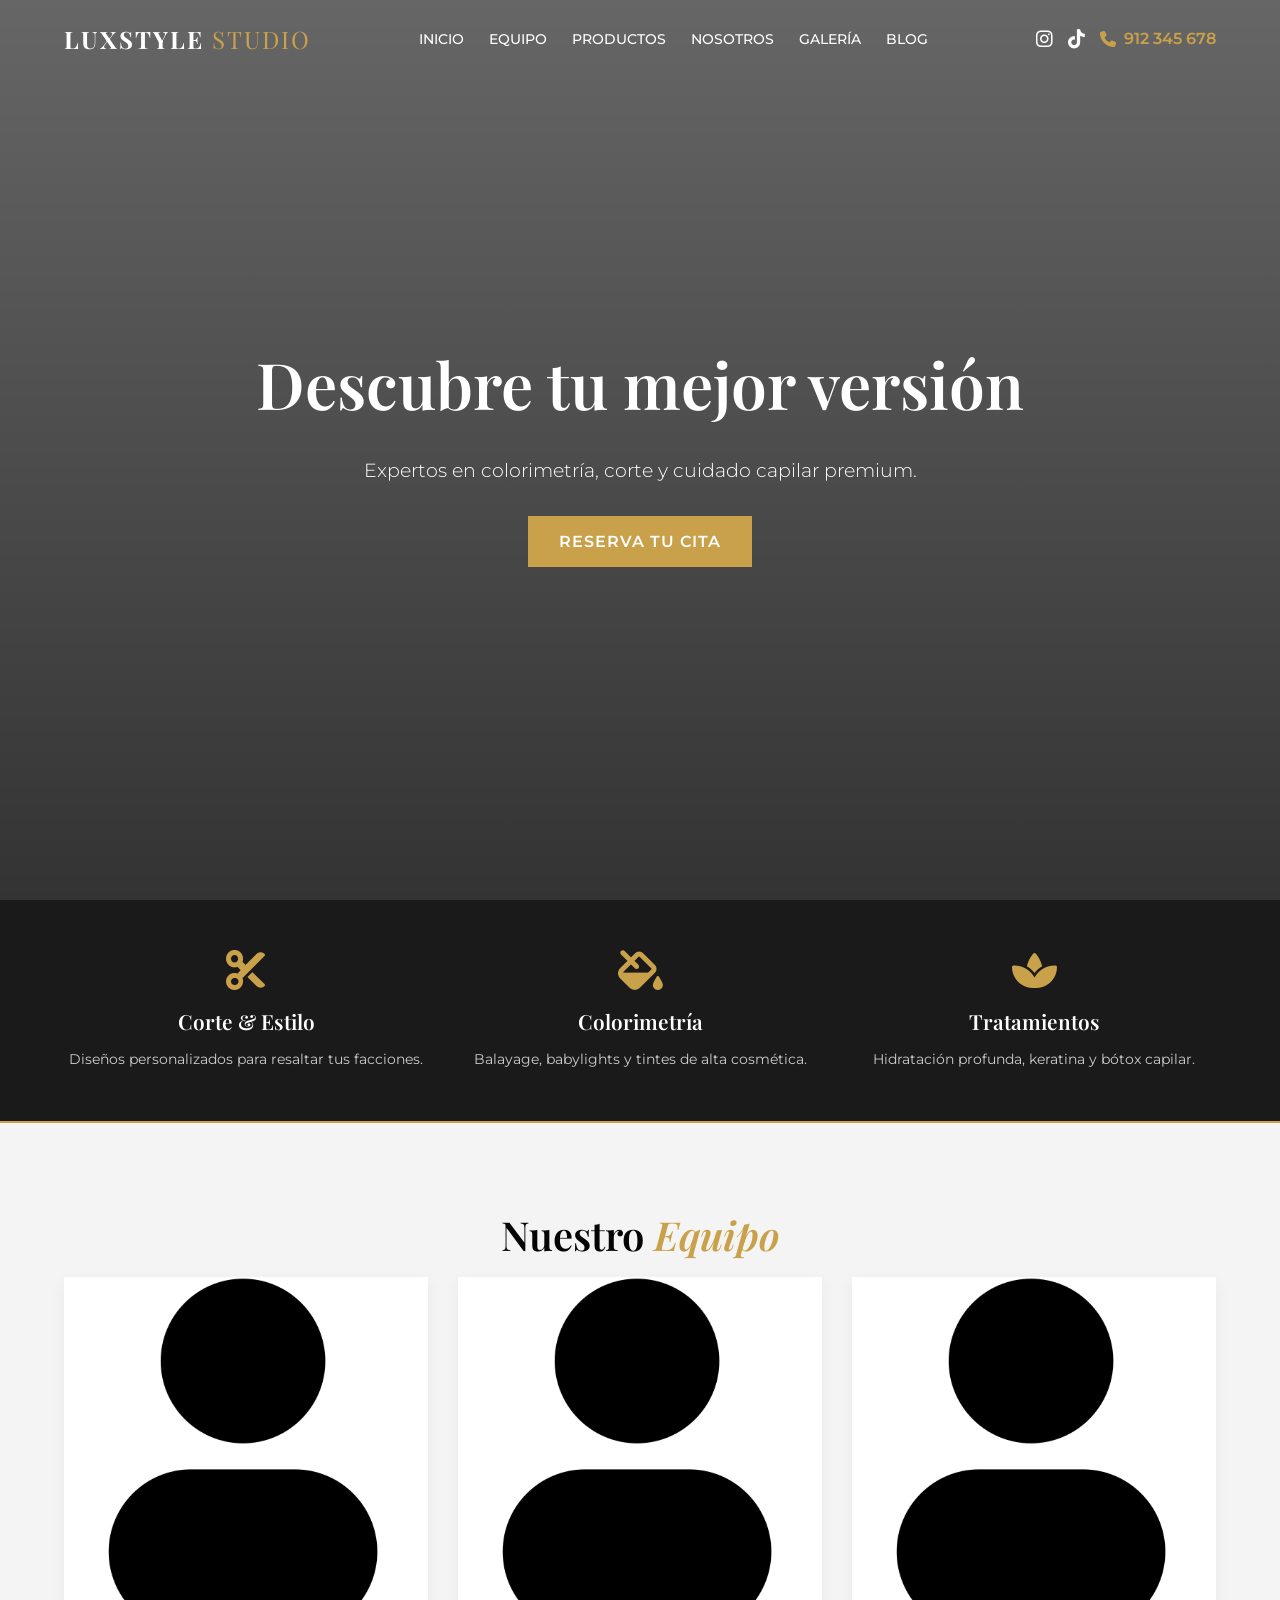
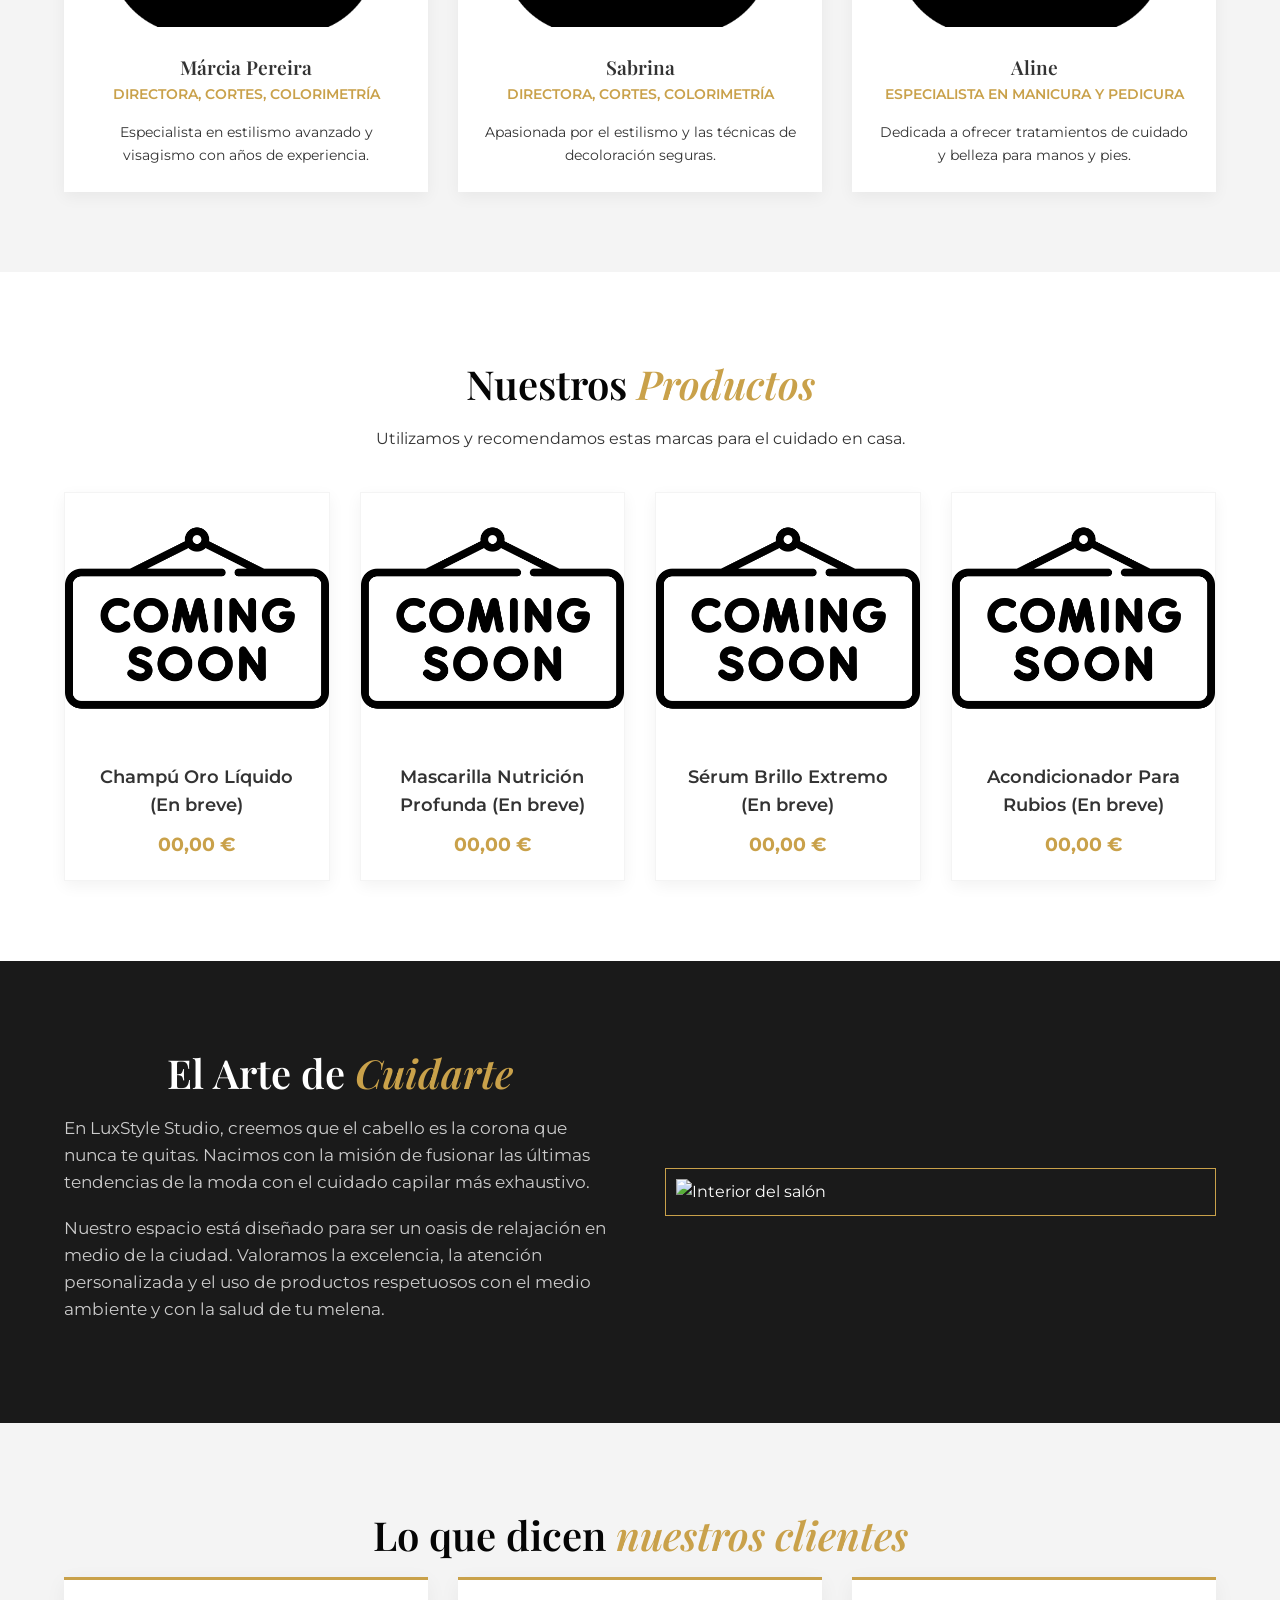
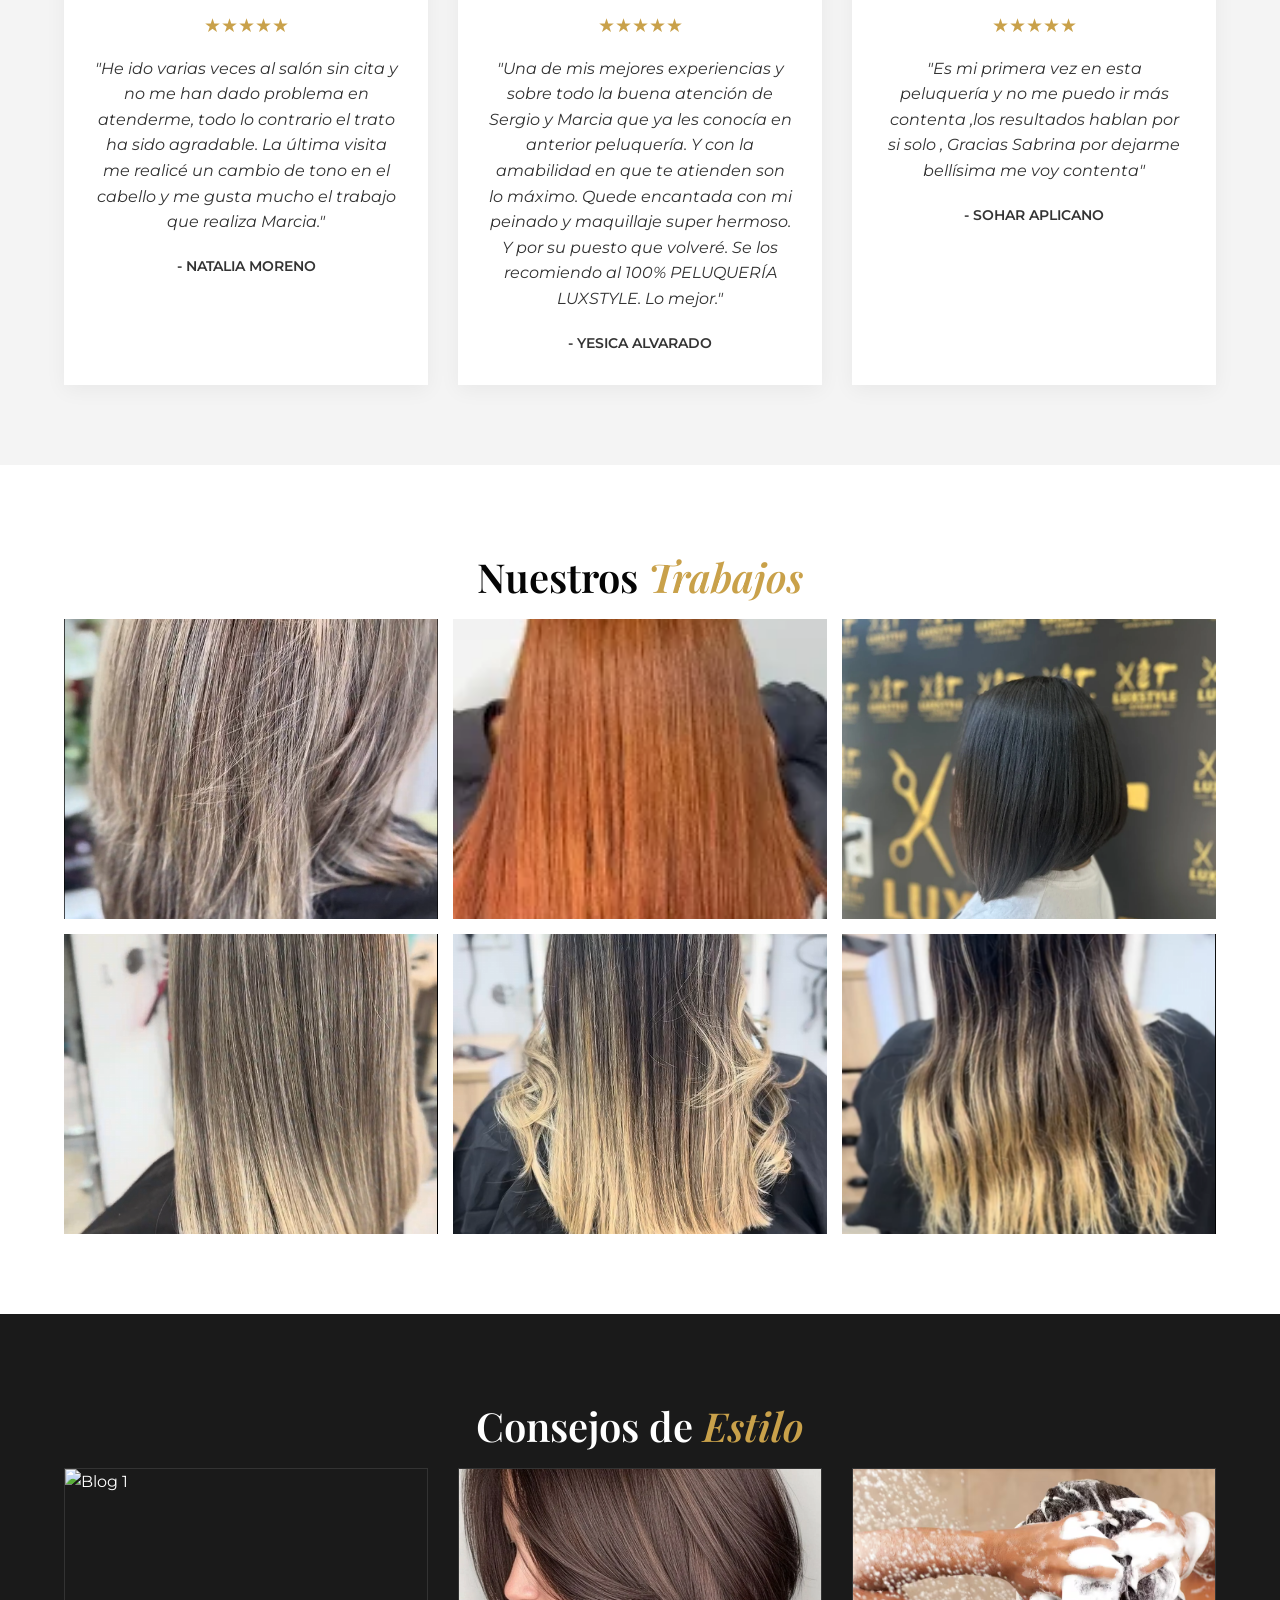
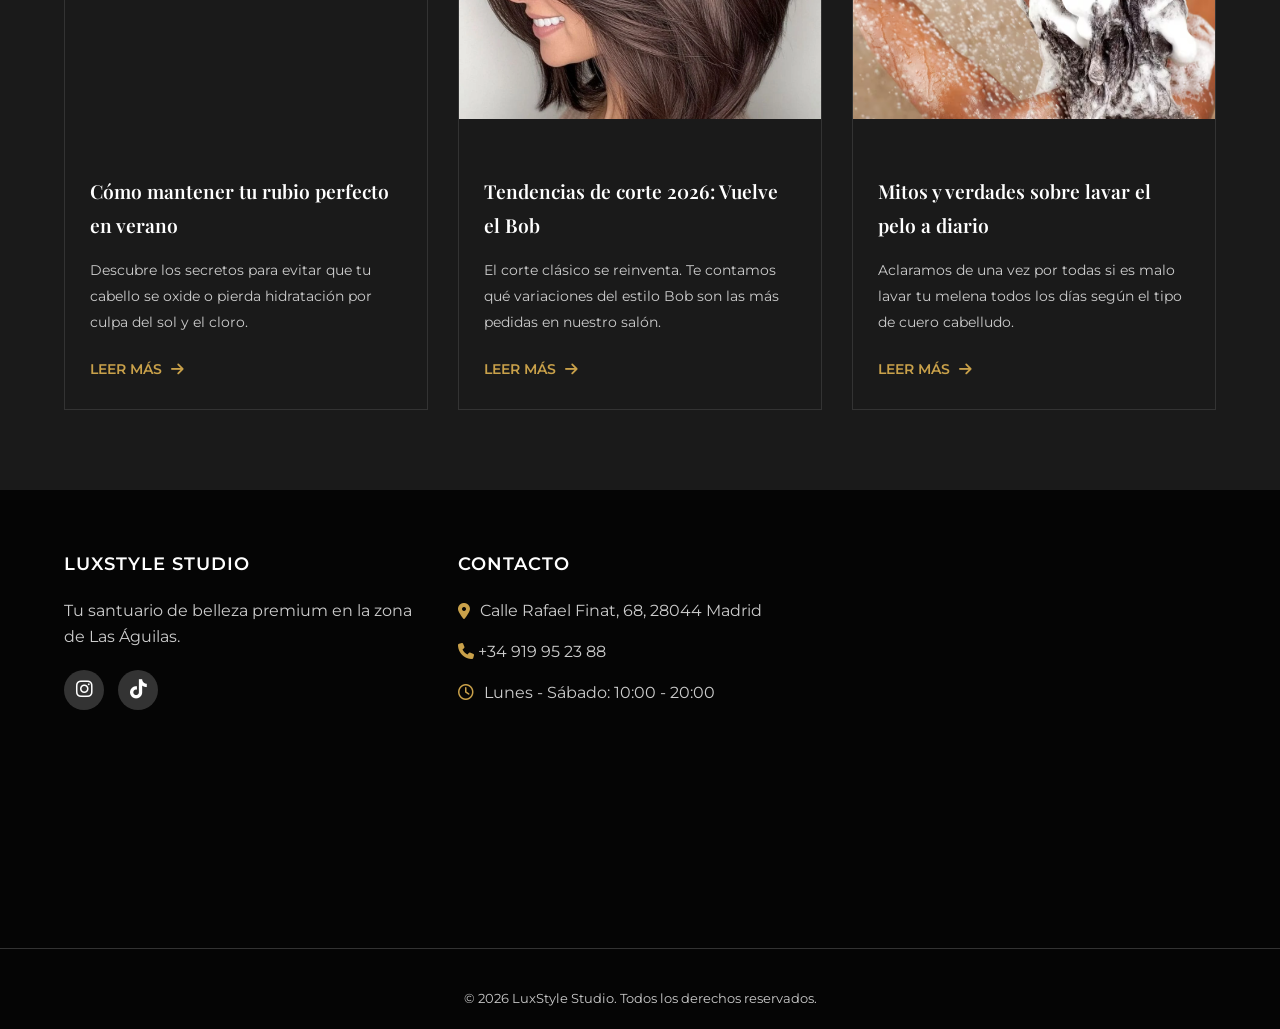
==== index.html @ 5021d80e "Add files via upload" ====
<!DOCTYPE html>
<html lang="es">
<head>
    <meta charset="UTF-8">
    <meta name="viewport" content="width=device-width, initial-scale=1.0">
    <title>LuxStyle Studio | Salón de Belleza Premium</title>
    <link rel="icon" type="image/jpeg" href="assets/images/luxstyle_logo.jpeg">
    <link href="https://fonts.googleapis.com/css2?family=Montserrat:wght@300;400;500;600;700&family=Playfair+Display:ital@0;1&display=swap" rel="stylesheet">
    <link rel="stylesheet" href="https://cdnjs.cloudflare.com/ajax/libs/font-awesome/6.4.0/css/all.min.css">
    <link rel="stylesheet" href="styles.css">
</head>
<body>

    <div id="loader">
        <div class="spinner"></div>
    </div>

    <header id="header">
        <div class="container header-content">
            <a href="#inicio" class="logo">LUXSTYLE <span>STUDIO</span></a>
            <nav class="nav-menu">
                <ul>
                    <li><a href="#inicio">Inicio</a></li>
                    <li><a href="#equipo">Equipo</a></li>
                    <li><a href="#productos">Productos</a></li>
                    <li><a href="#nosotros">Nosotros</a></li>
                    <li><a href="#galeria">Galería</a></li>
                    <li><a href="#blog">Blog</a></li>
                </ul>
            </nav>
            <div class="header-actions">
                <a href="https://www.instagram.com/luxstyle_studio" class="social-icon"><i class="fab fa-instagram"></i></a>
                <a href="https://www.tiktok.com/@luxstylestudio4?is_from_webapp=1&sender_device=pc" class="social-icon"><i class="fab fa-tiktok"></i></a>
                <a href="tel:+34912345678" class="btn-primary"><i class="fas fa-phone"></i> 912 345 678</a>
                <div class="hamburger">
                    <i class="fas fa-bars"></i>
                </div>
            </div>
        </div>
    </header>

    <section id="inicio" class="hero">
        <div class="hero-content">
            <h1>Descubre tu mejor versión</h1>
            <p>Expertos en colorimetría, corte y cuidado capilar premium.</p>
            <a id="reserva-btn" class="btn-gold">Reserva tu cita</a>
        </div>
    </section>

    <section class="services-banner bg-dark-grey">
        <div class="container grid-3">
            <div class="service-item">
                <i class="fas fa-cut"></i>
                <h3>Corte & Estilo</h3>
                <p>Diseños personalizados para resaltar tus facciones.</p>
            </div>
            <div class="service-item">
                <i class="fas fa-fill-drip"></i>
                <h3>Colorimetría</h3>
                <p>Balayage, babylights y tintes de alta cosmética.</p>
            </div>
            <div class="service-item">
                <i class="fas fa-spa"></i>
                <h3>Tratamientos</h3>
                <p>Hidratación profunda, keratina y bótox capilar.</p>
            </div>
        </div>
    </section>

    <section id="equipo" class="section-padding bg-light-grey">
        <div class="container">
            <h2 class="section-title">Nuestro <span>Equipo</span></h2>
            <div class="grid-3">
                <div class="card team-card">
                    <img src=".\assets\images\user.png" alt="Marcia">
                    <div class="team-info">
                        <h3>Márcia Pereira</h3>
                        <p class="role">Directora, Cortes, Colorimetría</p>
                        <p>Especialista en estilismo avanzado y visagismo con años de experiencia.</p>
                    </div>
                </div>
                <div class="card team-card">
                    <img src=".\assets\images\user.png" alt="Sabrina">
                    <div class="team-info">
                        <h3>Sabrina</h3>
                        <p class="role">Directora, Cortes, Colorimetría</p>
                        <p>Apasionada por el estilismo y las técnicas de decoloración seguras.</p>
                    </div>
                </div>
                <div class="card team-card">
                    <img src=".\assets\images\user.png" alt="Sofía">
                    <div class="team-info">
                        <h3>Aline</h3>
                        <p class="role">Especialista en Manicura y Pedicura</p>
                        <p>Dedicada a ofrecer tratamientos de cuidado y belleza para manos y pies.</p>
                    </div>
                </div>
            </div>
        </div>
    </section>

    <section id="productos" class="section-padding">
        <div class="container">
            <h2 class="section-title">Nuestros <span>Productos</span></h2>
            <p class="section-subtitle">Utilizamos y recomendamos estas marcas para el cuidado en casa.</p>
            <div class="grid-4">
                <div class="card product-card">
                    <div class="product-img">
                        <img src="assets\images\comingsoon.png" alt="Champú Reparador">
                    </div>
                    <div class="product-info">
                        <h3>Champú Oro Líquido (En breve)</h3>
                        <p class="price">00,00 €</p>
                    </div>
                </div>
                <div class="card product-card">
                    <div class="product-img">
                        <img src="assets\images\comingsoon.png" alt="Mascarilla">
                    </div>
                    <div class="product-info">
                        <h3>Mascarilla Nutrición Profunda (En breve)</h3>
                        <p class="price">00,00 €</p>
                    </div>
                </div>
                <div class="card product-card">
                    <div class="product-img">
                        <img src="assets\images\comingsoon.png" alt="Aceite Capilar">
                    </div>
                    <div class="product-info">
                        <h3>Sérum Brillo Extremo (En breve)</h3>
                        <p class="price">00,00 €</p>
                    </div>
                </div>
                <div class="card product-card">
                    <div class="product-img">
                        <img src="assets\images\comingsoon.png" alt="Spray">
                    </div>
                    <div class="product-info">
                        <h3>Acondicionador Para Rubios (En breve)</h3>
                        <p class="price">00,00 €</p>
                    </div>
                </div>
            </div>
        </div>
    </section>

    <section id="nosotros" class="about-section section-padding bg-dark-grey">
        <div class="container about-grid">
            <div class="about-text">
                <h2 class="section-title">El Arte de <span>Cuidarte</span></h2>
                <p>En LuxStyle Studio, creemos que el cabello es la corona que nunca te quitas. Nacimos con la misión de fusionar las últimas tendencias de la moda con el cuidado capilar más exhaustivo.</p>
                <p>Nuestro espacio está diseñado para ser un oasis de relajación en medio de la ciudad. Valoramos la excelencia, la atención personalizada y el uso de productos respetuosos con el medio ambiente y con la salud de tu melena.</p>
            </div>
            <div class="about-image">
                <img src="https://images.unsplash.com/photo-1521590832167-7bcbfaa6381f?auto=format&fit=crop&q=80&w=600" alt="Interior del salón">
            </div>
        </div>
    </section>

    <section class="section-padding bg-light-grey">
        <div class="container">
            <h2 class="section-title">Lo que dicen <span>nuestros clientes</span></h2>
            <div class="grid-3 reviews-grid">
                <div class="review-card">
                    <div class="stars">★★★★★</div>
                    <p>"He ido varias veces al salón sin cita y no me han dado problema en atenderme, todo lo contrario el trato ha sido agradable.
La última visita me realicé un cambio de tono en el cabello y me gusta mucho el trabajo que realiza Marcia."</p>
                    <h4>- Natalia Moreno</h4>
                </div>
                <div class="review-card">
                    <div class="stars">★★★★★</div>
                    <p>"Una de mis mejores experiencias y sobre todo la buena atención de Sergio y Marcia que ya les conocía en anterior peluquería. Y con la amabilidad en que te atienden son lo máximo.
Quede encantada con mi peinado y maquillaje super hermoso.
Y por su puesto que volveré.
Se los recomiendo al 100%
PELUQUERÍA LUXSTYLE. Lo mejor."</p>
                    <h4>- Yesica Alvarado</h4>
                </div>
                <div class="review-card">
                    <div class="stars">★★★★★</div>
                    <p>"Es mi primera vez en esta peluquería y no me puedo ir más contenta ,los resultados hablan por si solo , Gracias Sabrina por dejarme bellísima me voy contenta"</p>
                    <h4>- Sohar Aplicano</h4>
                </div>
            </div>
        </div>
    </section>

    <section id="galeria" class="section-padding">
        <div class="container">
            <h2 class="section-title">Nuestros <span>Trabajos</span></h2>
            <div class="gallery-grid">
                <img src="assets\images\trabajo1.png" alt="Peinado 1" class="gallery-img">
                <img src="assets\images\trabajo2.png" alt="Peinado 2" class="gallery-img">
                <img src="assets\images\trabajo3.png" alt="Peinado 3" class="gallery-img">
                <img src="assets\images\trabajo4.png" alt="Peinado 4" class="gallery-img">
                <img src="assets\images\trabajo5.png" alt="Peinado 5" class="gallery-img">
                <img src="assets\images\trabajo6.png" alt="Peinado 6" class="gallery-img">
            </div>
        </div>
    </section>

    <section id="blog" class="section-padding bg-dark-grey">
        <div class="container">
            <h2 class="section-title">Consejos de <span>Estilo</span></h2>
            <div class="grid-3">
                <article class="blog-card">
                    <img src="https://images.unsplash.com/photo-1527799820374-dcf8d9d4a388?auto=format&fit=crop&q=80&w=400" alt="Blog 1">
                    <div class="blog-content">
                        <h3>Cómo mantener tu rubio perfecto en verano</h3>
                        <p>Descubre los secretos para evitar que tu cabello se oxide o pierda hidratación por culpa del sol y el cloro.</p>
                        <a href="blog-rubio-verano.html" class="read-more">Leer más <i class="fas fa-arrow-right"></i></a>
                    </div>
                </article>
                <article class="blog-card">
                    <img src="assets\images\bobcut.png" alt="Blog 2">
                    <div class="blog-content">
                        <h3>Tendencias de corte 2026: Vuelve el Bob</h3>
                        <p>El corte clásico se reinventa. Te contamos qué variaciones del estilo Bob son las más pedidas en nuestro salón.</p>
                        <a href="blog-tendencias-bob.html" class="read-more">Leer más <i class="fas fa-arrow-right"></i></a>
                    </div>
                </article>
                <article class="blog-card">
                    <img src="assets\images\mitos-lavar-pelo.png" alt="Blog 3">
                    <div class="blog-content">
                        <h3>Mitos y verdades sobre lavar el pelo a diario</h3>
                        <p>Aclaramos de una vez por todas si es malo lavar tu melena todos los días según el tipo de cuero cabelludo.</p>
                        <a href="blog-mitos-lavar-pelo.html" class="read-more">Leer más <i class="fas fa-arrow-right"></i></a>
                    </div>
                </article>
            </div>
        </div>
    </section>

    <footer id="contacto" class="footer">
        <div class="container grid-3">
            <div class="footer-info">
                <h3>LuxStyle Studio</h3>
                <p>Tu santuario de belleza premium en la zona de Las Águilas.</p>
                <div class="social-links">
                <a href="https://www.instagram.com/luxstyle_studio" class="social-icon"><i class="fab fa-instagram"></i></a>
                <a href="https://www.tiktok.com/@luxstylestudio4?is_from_webapp=1&sender_device=pc" class="social-icon"><i class="fab fa-tiktok"></i></a>
                </div>
            </div>
            <div class="footer-contact">
                <h3>Contacto</h3>
                <p><i class="fas fa-map-marker-alt"></i> Calle Rafael Finat, 68, 28044 Madrid</p>
                <p><a href="tel:+34 919 95 23 88"><i class="fas fa-phone"></i> +34 919 95 23 88</a></p>
                <p><i class="far fa-clock"></i> Lunes - Sábado: 10:00 - 20:00</p>
            </div>
            <div class="footer-map">
                <iframe src="https://www.google.com/maps/embed?pb=!1m18!1m12!1m3!1d687.6481259319892!2d-3.7735075676617567!3d40.375528634008546!2m3!1f0!2f0!3f0!3m2!1i1024!2i768!4f13.1!3m3!1m2!1s0xd41897bcb2bdd5d%3A0x6f4ea6c91b0cea3f!2sLUXSTYLE%20Studio!5e1!3m2!1spt-BR!2ses!4v1774900645872!5m2!1spt-BR!2ses" width="600" height="350" style="border:0;" allowfullscreen="" loading="lazy" referrerpolicy="no-referrer-when-downgrade"></iframe> 
                
            </div>
        </div>
        <div class="footer-bottom">
            <p>&copy; 2026 LuxStyle Studio. Todos los derechos reservados.</p>
        </div>
    </footer>

    <a href="#inicio" id="back-to-top"><i class="fas fa-chevron-up"></i></a>

    <div id="lightbox" class="lightbox">
        <span class="close-lightbox">&times;</span>
        <img class="lightbox-content" id="lightbox-img">
    </div>

    <div id="reserva-modal" class="modal">
        <div class="modal-content">
            <span class="close-modal">&times;</span>
            <h2>Reserva tu cita</h2>
            <p>Para reservar tu cita, llama al número: <a href="tel:+34919952388">+34 919 95 23 88</a></p>
        </div>
    </div>

    <script src="script.js"></script>
</body>
</html>
---- styles.css ----
/* --- VARIABLES --- */
:root {
    --black: #050505;
    --dark-grey: #1a1a1a;
    --grey: #333333;
    --light-grey: #f4f4f4;
    --white: #ffffff;
    --gold: #C9A14A;
    --gold-hover: #b38e3e;
    --text-main: #333333;
    --text-light: #cccccc;
    
    --font-heading: 'Playfair Display', serif;
    --font-body: 'Montserrat', sans-serif;
    
    --transition: all 0.3s ease;
}

/* --- RESET & GLOBALS --- */
* {
    margin: 0;
    padding: 0;
    box-sizing: border-box;
    scroll-behavior: smooth;
}

body {
    font-family: var(--font-body);
    color: var(--text-main);
    background-color: var(--white);
    line-height: 1.6;
}

h1, h2, h3, h4, h5, h6 {
    font-family: var(--font-heading);
    font-weight: 600;
}

a {
    text-decoration: none;
    color: inherit;
    transition: var(--transition);
}

ul {
    list-style: none;
}

img {
    max-width: 100%;
    display: block;
}

.container {
    width: 90%;
    max-width: 1200px;
    margin: 0 auto;
}

.section-padding {
    padding: 80px 0;
}

.section-title {
    text-align: center;
    font-size: 2.5rem;
    margin-bottom: 10px;
    color: var(--black);
}

.section-title span {
    color: var(--gold);
    font-style: italic;
}

.section-subtitle {
    text-align: center;
    color: var(--grey);
    margin-bottom: 40px;
}

/* --- COLORES DE FONDO --- */
.bg-dark-grey {
    background-color: var(--dark-grey);
    color: var(--white);
}
.bg-dark-grey .section-title { color: var(--white); }

.bg-light-grey {
    background-color: var(--light-grey);
}

/* --- GRIDS --- */
.grid-3 {
    display: grid;
    grid-template-columns: repeat(auto-fit, minmax(300px, 1fr));
    gap: 30px;
}
.grid-4 {
    display: grid;
    grid-template-columns: repeat(auto-fit, minmax(250px, 1fr));
    gap: 30px;
}

/* --- BOTONES --- */
.btn-gold {
    display: inline-block;
    background-color: var(--gold);
    color: var(--white);
    padding: 12px 30px;
    font-weight: 600;
    text-transform: uppercase;
    letter-spacing: 1px;
    border: 1px solid var(--gold);
    transition: var(--transition);
}
.btn-gold:hover {
    background-color: transparent;
    color: var(--gold);
}

/* --- CARGADOR --- */
#loader {
    position: fixed;
    top: 0; left: 0; width: 100%; height: 100%;
    background-color: var(--black);
    z-index: 9999;
    display: flex;
    justify-content: center;
    align-items: center;
    transition: opacity 0.5s ease;
}
.spinner {
    width: 50px; height: 50px;
    border: 3px solid rgba(201, 161, 74, 0.3);
    border-top-color: var(--gold);
    border-radius: 50%;
    animation: spin 1s infinite linear;
}
@keyframes spin { 100% { transform: rotate(360deg); } }

/* --- HEADER --- */
header {
    position: fixed;
    top: 0; width: 100%;
    background: transparent;
    padding: 20px 0;
    z-index: 1000;
    transition: var(--transition);
}
header.scrolled {
    background: rgba(5, 5, 5, 0.95);
    padding: 15px 0;
    box-shadow: 0 5px 15px rgba(0,0,0,0.3);
}
header.scrolled .logo, header.scrolled .nav-menu a, header.scrolled .social-icon {
    color: var(--white) !important;
}

.header-content {
    display: flex;
    justify-content: space-between;
    align-items: center;
}

.logo {
    font-family: var(--font-heading);
    font-size: 1.5rem;
    font-weight: 700;
    color: var(--white);
    letter-spacing: 2px;
}
.logo span { color: var(--gold); font-weight: 300; }

.nav-menu ul {
    display: flex;
    gap: 25px;
}
.nav-menu a {
    color: var(--white);
    font-weight: 500;
    font-size: 0.9rem;
    text-transform: uppercase;
    position: relative;
}
.nav-menu a::after {
    content: '';
    position: absolute;
    width: 0; height: 2px;
    bottom: -5px; left: 0;
    background-color: var(--gold);
    transition: var(--transition);
}
.nav-menu a:hover::after { width: 100%; }

.header-actions {
    display: flex;
    align-items: center;
    gap: 15px;
}
.social-icon { color: var(--white); font-size: 1.2rem; }
.social-icon:hover { color: var(--gold); }
.btn-primary {
    color: var(--gold);
    font-weight: 600;
    display: flex;
    align-items: center;
    gap: 8px;
}
.hamburger { display: none; color: var(--white); font-size: 1.5rem; cursor: pointer; }

/* --- HERO --- */
.hero {
    height: 100vh;
    background: linear-gradient(rgba(0,0,0,0.6), rgba(0,0,0,0.8)), url('https://images.unsplash.com/photo-1560066984-138dadb4c035?auto=format&fit=crop&q=80&w=1920') center/cover;
    display: flex;
    align-items: center;
    justify-content: center;
    text-align: center;
    color: var(--white);
}
.hero h1 { font-size: 4rem; margin-bottom: 20px; }
.hero p { font-size: 1.2rem; margin-bottom: 30px; font-weight: 300; }

/* --- SERVICES BANNER --- */
.services-banner { padding: 50px 0; text-align: center; border-bottom: 2px solid var(--gold); }
.service-item i { font-size: 2.5rem; color: var(--gold); margin-bottom: 15px; }
.service-item h3 { font-size: 1.3rem; margin-bottom: 10px; }
.service-item p { color: var(--text-light); font-size: 0.9rem; }

/* --- CARDS GENERALES --- */
.card {
    background: var(--white);
    overflow: hidden;
    box-shadow: 0 5px 15px rgba(0,0,0,0.05);
    transition: transform 0.3s ease;
}
.card:hover { transform: translateY(-10px); }

/* EQUIPO */
.team-card img { width: 100%; height: 350px; object-fit: cover; }
.team-info { padding: 25px; text-align: center; }
.team-info h3 { font-size: 1.2rem; }
.team-info .role { color: var(--gold); font-size: 0.9rem; font-weight: 600; margin-bottom: 15px; text-transform: uppercase;}
.team-info p { font-size: 0.9rem; color: var(--grey); }

/* PRODUCTOS */
.product-card { border: 1px solid var(--light-grey); text-align: center; }
.product-img { height: 250px; overflow: hidden; }
.product-img img { width: 100%; height: 100%; object-fit: cover; transition: transform 0.5s ease; }
.product-card:hover .product-img img { transform: scale(1.1); }
.product-info { padding: 20px; }
.product-info h3 { font-size: 1.1rem; margin-bottom: 10px; font-family: var(--font-body); font-weight: 600;}
.product-info .price { color: var(--gold); font-weight: 700; font-size: 1.2rem; }

/* SOBRE NOSOTROS */
.about-grid { display: grid; grid-template-columns: 1fr 1fr; gap: 50px; align-items: center; }
.about-text p { color: var(--text-light); margin-bottom: 20px; font-size: 1.05rem; }
.about-image img { width: 100%; border: 1px solid var(--gold); padding: 10px; }

/* RESEÑAS */
.review-card { background: var(--white); padding: 30px; text-align: center; box-shadow: 0 5px 20px rgba(0,0,0,0.05); border-top: 3px solid var(--gold); }
.stars { color: var(--gold); font-size: 1.2rem; margin-bottom: 15px; }
.review-card p { font-style: italic; margin-bottom: 20px; color: var(--grey); }
.review-card h4 { font-family: var(--font-body); font-size: 0.9rem; text-transform: uppercase; }

/* GALERÍA */
.gallery-grid { display: grid; grid-template-columns: repeat(auto-fit, minmax(300px, 1fr)); gap: 15px; }
.gallery-img { width: 100%; height: 300px; object-fit: cover; cursor: pointer; transition: opacity 0.3s; }
.gallery-img:hover { opacity: 0.8; }

/* LIGHTBOX */
.lightbox { display: none; position: fixed; z-index: 2000; padding-top: 60px; left: 0; top: 0; width: 100%; height: 100%; background-color: rgba(0,0,0,0.9); }
.lightbox-content { margin: auto; display: block; max-width: 90%; max-height: 80vh; border: 2px solid var(--gold); }
.close-lightbox { position: absolute; top: 30px; right: 40px; color: var(--white); font-size: 40px; font-weight: bold; cursor: pointer; }

/* MODAL RESERVA */
.modal { display: none; position: fixed; z-index: 3000; left: 0; top: 0; width: 100%; height: 100%; background-color: rgba(0,0,0,0.5); }
.modal-content { background-color: var(--white); margin: 15% auto; padding: 20px; border: 1px solid var(--gold); width: 80%; max-width: 500px; text-align: center; }
.close-modal { color: var(--grey); float: right; font-size: 28px; font-weight: bold; cursor: pointer; }
.close-modal:hover { color: var(--black); }

/* BLOG */
.blog-card { background: var(--dark-grey); border: 1px solid var(--grey); transition: var(--transition);}
.blog-card:hover { border-color: var(--gold); }
.blog-card img { width: 100%; height: 250px; object-fit: cover; }
.blog-content { padding: 25px; }
.blog-content h3 { font-size: 1.2rem; margin-bottom: 15px; color: var(--white); }
.blog-content p { color: var(--text-light); font-size: 0.9rem; margin-bottom: 20px; }
.read-more { color: var(--gold); font-weight: 600; font-size: 0.9rem; text-transform: uppercase; }
.read-more i { margin-left: 5px; transition: transform 0.3s; }
.read-more:hover i { transform: translateX(5px); }

/* BLOG POST PAGE */
.blog-post { max-width: 800px; margin: 0 auto; }
.blog-post-img { width: 100%; height: 400px; object-fit: cover; margin-bottom: 30px; border: 1px solid var(--gold); padding: 5px; }
.blog-post h1 { font-size: 2.5rem; color: var(--black); margin-bottom: 20px; text-align: center; }
.blog-meta { display: flex; justify-content: center; gap: 20px; margin-bottom: 30px; color: var(--grey); font-size: 0.9rem; }
.blog-meta span { display: flex; align-items: center; gap: 5px; }
.blog-content { line-height: 1.8; color: var(--text-main); }
.blog-content h2 { font-size: 1.5rem; color: var(--black); margin: 40px 0 20px 0; }
.blog-content h3 { font-size: 1.2rem; margin: 30px 0 15px 0; }
/* We add .blog-post in front to only target the article page */
.blog-post .blog-content p,
.blog-post .blog-content ul { 
    margin-bottom: 20px; 
    color: var(--black); 
    font-size: 1rem; /* Resets the font size (the homepage cards shrink it to 0.9rem) */
}
.blog-content ul { margin: 20px 0; padding-left: 20px; }
.blog-content li { margin-bottom: 10px; }
.blog-content strong { color: var(--gold); }
.blog-navigation { text-align: center; margin-top: 50px; }

/* FOOTER */
.footer { background-color: var(--black); color: var(--text-light); padding: 60px 0 20px; }
.footer h3 { color: var(--white); margin-bottom: 20px; font-family: var(--font-body); font-size: 1.1rem; text-transform: uppercase; letter-spacing: 1px;}
.footer-info p { margin-bottom: 20px; }
.social-links a { display: inline-flex; align-items: center; justify-content: center; width: 40px; height: 40px; background: var(--grey); color: var(--white); border-radius: 50%; margin-right: 10px; transition: var(--transition); }
.social-links a:hover { background: var(--gold); }
.footer-contact p { margin-bottom: 15px; display: flex; align-items: center; gap: 10px; }
.footer-contact i { color: var(--gold); }
.footer-bottom { text-align: center; padding-top: 40px; margin-top: 40px; border-top: 1px solid var(--grey); font-size: 0.8rem; }

/* BACK TO TOP */
#back-to-top { position: fixed; bottom: 30px; right: 30px; background: var(--gold); color: var(--white); width: 45px; height: 45px; border-radius: 50%; display: flex; justify-content: center; align-items: center; font-size: 1.2rem; opacity: 0; pointer-events: none; transition: var(--transition); z-index: 999; }
#back-to-top.visible { opacity: 1; pointer-events: auto; }
#back-to-top:hover { background: var(--black); border: 1px solid var(--gold); color: var(--gold); }

/* --- RESPONSIVE DESIGN --- */
@media (max-width: 992px) {
    .about-grid { grid-template-columns: 1fr; }
    .hero h1 { font-size: 3rem; }
}

@media (max-width: 768px) {
    .hamburger { display: block; }
    header.scrolled .hamburger { color: var(--white); }
    
    .nav-menu {
        position: fixed; top: 0; left: -100%; width: 250px; height: 100vh;
        background-color: var(--black); padding-top: 80px; transition: 0.4s ease;
    }
    .nav-menu.active { left: 0; }
    .nav-menu ul { flex-direction: column; align-items: center; gap: 30px; }
    .nav-menu a { color: var(--white); }
    
    .header-actions .btn-primary { display: none; } /* Ocultar el teléfono en el header móvil para ahorrar espacio */
    .hero h1 { font-size: 2.5rem; }
    .section-padding { padding: 50px 0; }
}
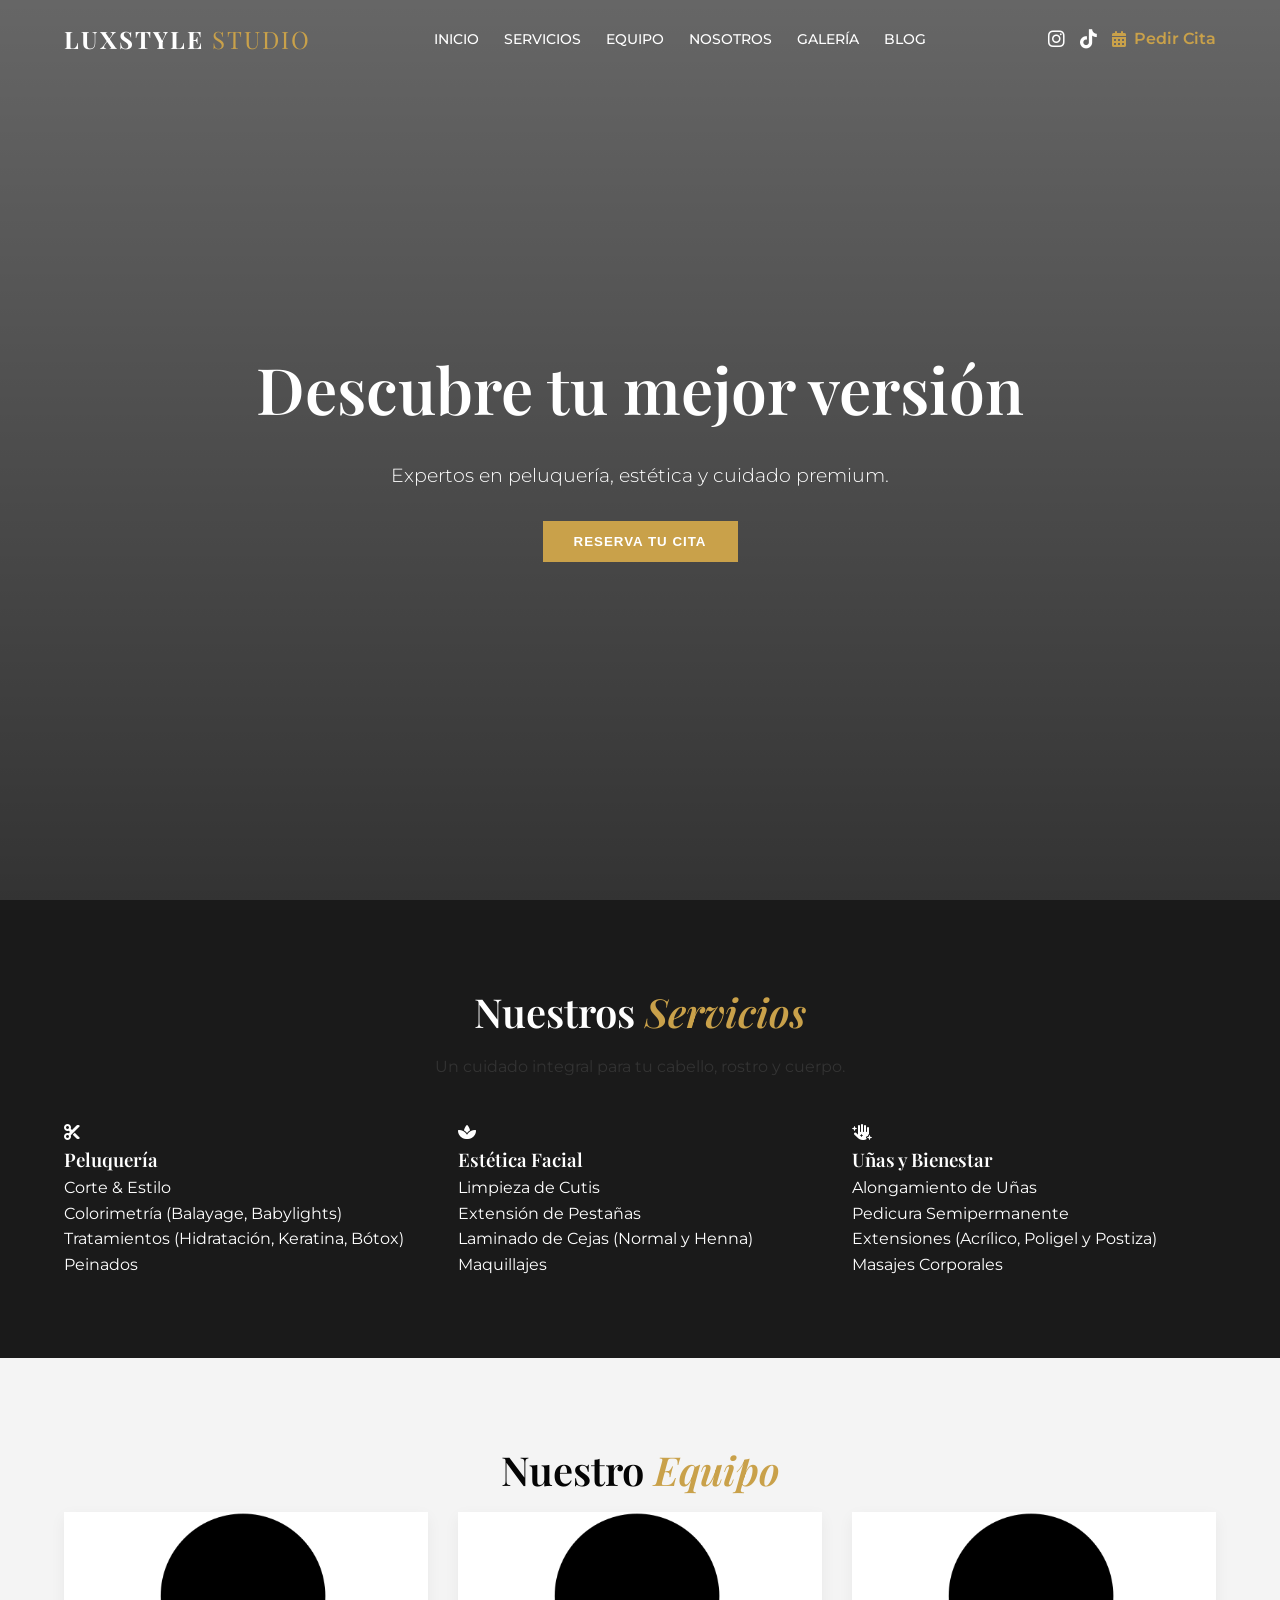
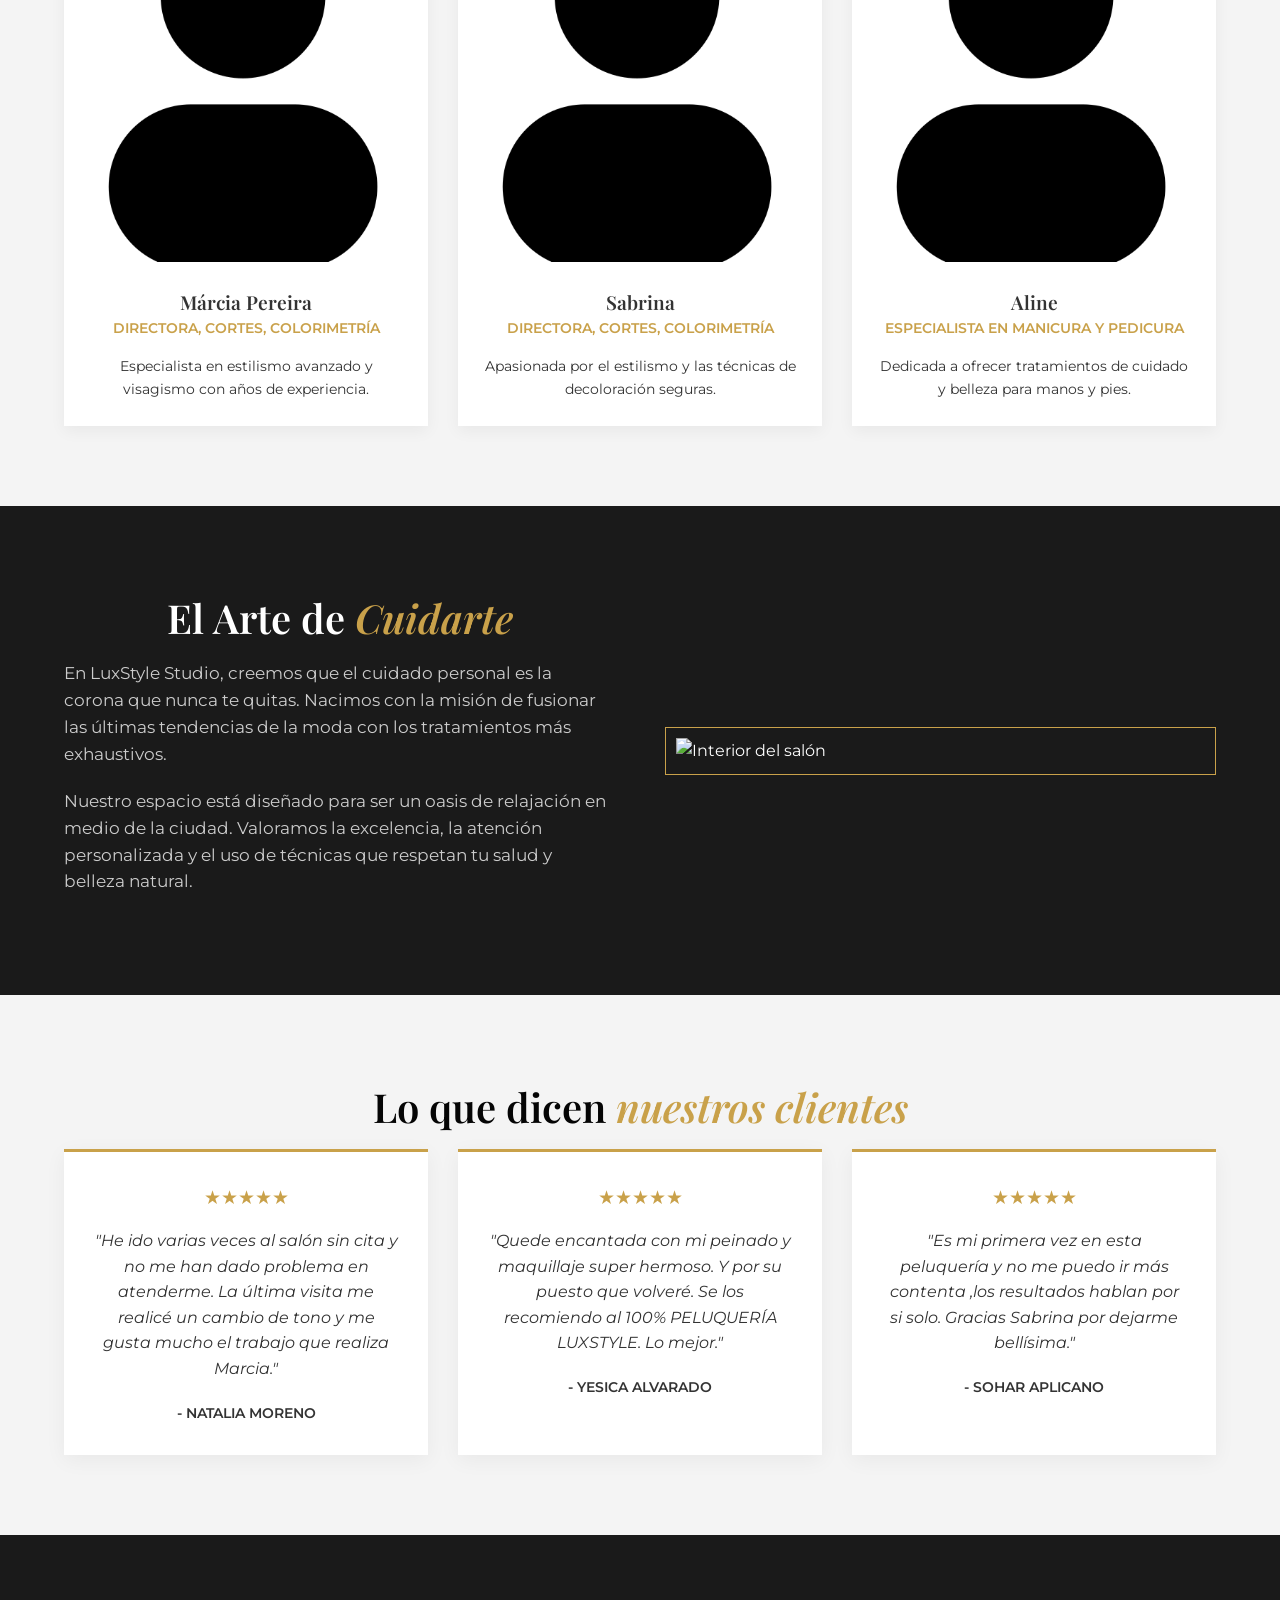
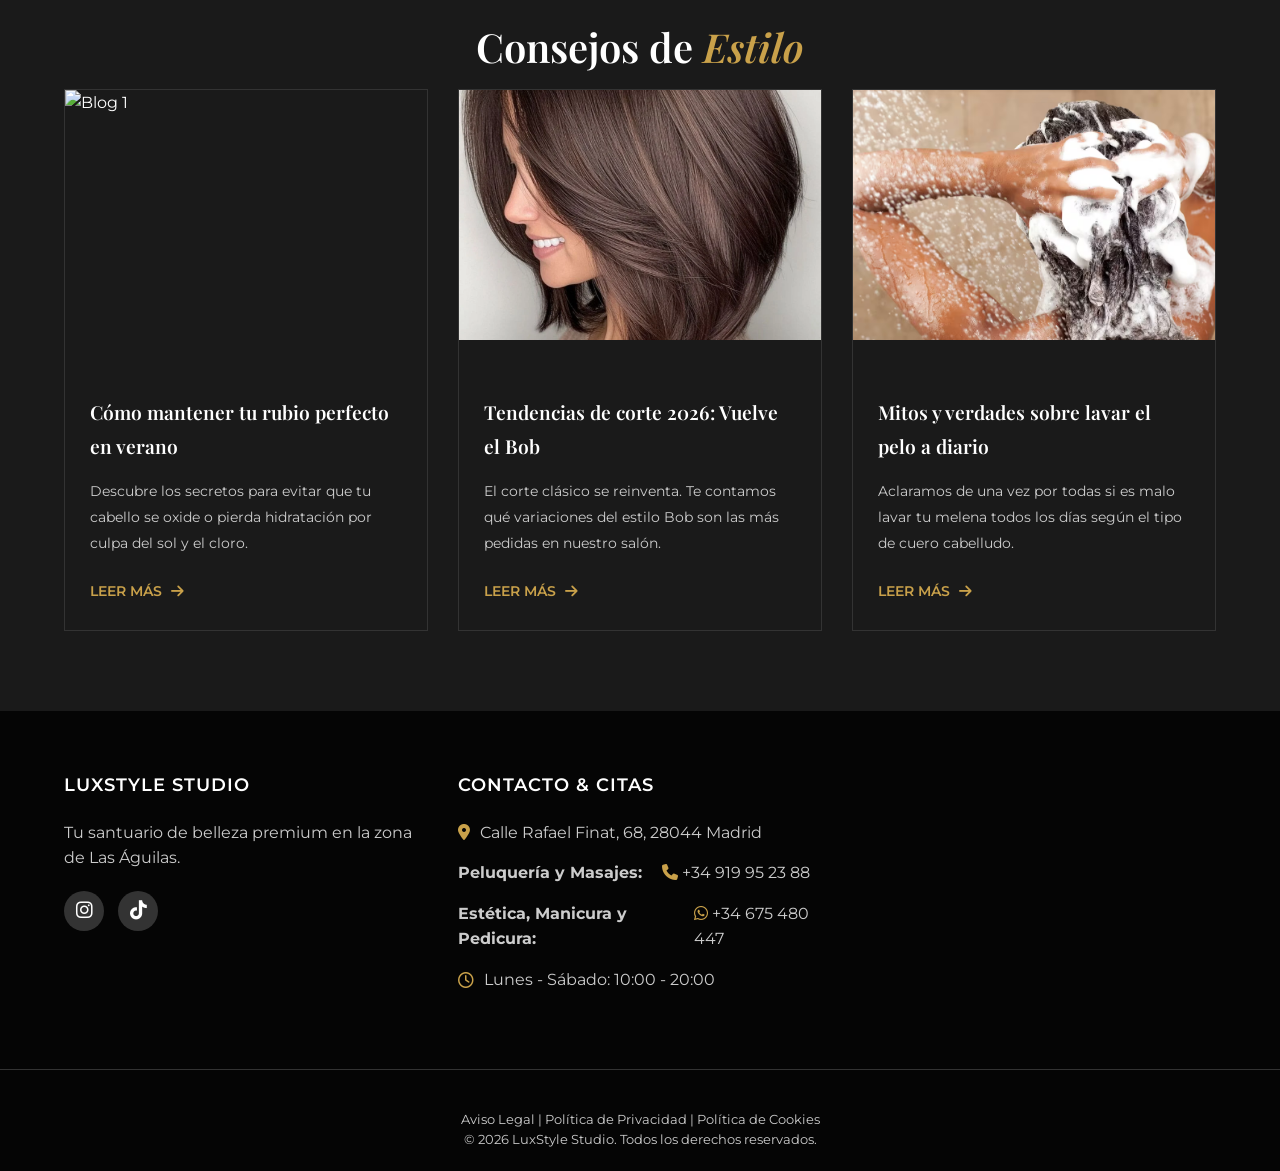
==== commit 8472c5ff: "Update index.html" ====
--- a/index.html
+++ b/index.html
@@ -17,21 +17,21 @@
 
     <header id="header">
         <div class="container header-content">
-            <a href="#inicio" class="logo">LUXSTYLE <span>STUDIO</span></a>
+            <a href="index.html" class="logo">LUXSTYLE <span>STUDIO</span></a>
             <nav class="nav-menu">
                 <ul>
                     <li><a href="#inicio">Inicio</a></li>
+                    <li><a href="#servicios">Servicios</a></li>
                     <li><a href="#equipo">Equipo</a></li>
-                    <li><a href="#productos">Productos</a></li>
                     <li><a href="#nosotros">Nosotros</a></li>
-                    <li><a href="#galeria">Galería</a></li>
+                    <li><a href="gallery.html">Galería</a></li>
                     <li><a href="#blog">Blog</a></li>
                 </ul>
             </nav>
             <div class="header-actions">
-                <a href="https://www.instagram.com/luxstyle_studio" class="social-icon"><i class="fab fa-instagram"></i></a>
-                <a href="https://www.tiktok.com/@luxstylestudio4?is_from_webapp=1&sender_device=pc" class="social-icon"><i class="fab fa-tiktok"></i></a>
-                <a href="tel:+34912345678" class="btn-primary"><i class="fas fa-phone"></i> 912 345 678</a>
+                <a href="https://www.instagram.com/luxstyle_studio" class="social-icon" target="_blank"><i class="fab fa-instagram"></i></a>
+                <a href="https://www.tiktok.com/@luxstylestudio4?is_from_webapp=1&sender_device=pc" class="social-icon" target="_blank"><i class="fab fa-tiktok"></i></a>
+                <a href="#" class="btn-primary open-modal-btn"><i class="fas fa-calendar-alt"></i> Pedir Cita</a>
                 <div class="hamburger">
                     <i class="fas fa-bars"></i>
                 </div>
@@ -42,27 +42,49 @@
     <section id="inicio" class="hero">
         <div class="hero-content">
             <h1>Descubre tu mejor versión</h1>
-            <p>Expertos en colorimetría, corte y cuidado capilar premium.</p>
-            <a id="reserva-btn" class="btn-gold">Reserva tu cita</a>
-        </div>
-    </section>
-
-    <section class="services-banner bg-dark-grey">
-        <div class="container grid-3">
-            <div class="service-item">
-                <i class="fas fa-cut"></i>
-                <h3>Corte & Estilo</h3>
-                <p>Diseños personalizados para resaltar tus facciones.</p>
-            </div>
-            <div class="service-item">
-                <i class="fas fa-fill-drip"></i>
-                <h3>Colorimetría</h3>
-                <p>Balayage, babylights y tintes de alta cosmética.</p>
-            </div>
-            <div class="service-item">
-                <i class="fas fa-spa"></i>
-                <h3>Tratamientos</h3>
-                <p>Hidratación profunda, keratina y bótox capilar.</p>
+            <p>Expertos en peluquería, estética y cuidado premium.</p>
+            <button id="reserva-btn" class="btn-gold open-modal-btn">Reserva tu cita</button>
+        </div>
+    </section>
+
+    <section id="servicios" class="section-padding bg-dark-grey">
+        <div class="container">
+            <h2 class="section-title text-white">Nuestros <span>Servicios</span></h2>
+            <p class="section-subtitle text-light">Un cuidado integral para tu cabello, rostro y cuerpo.</p>
+            
+            <div class="grid-3">
+                <div class="service-card">
+                    <i class="fas fa-cut"></i>
+                    <h3>Peluquería</h3>
+                    <ul class="service-list">
+                        <li>Corte & Estilo</li>
+                        <li>Colorimetría (Balayage, Babylights)</li>
+                        <li>Tratamientos (Hidratación, Keratina, Bótox)</li>
+                        <li>Peinados</li>
+                    </ul>
+                </div>
+
+                <div class="service-card">
+                    <i class="fas fa-spa"></i>
+                    <h3>Estética Facial</h3>
+                    <ul class="service-list">
+                        <li>Limpieza de Cutis</li>
+                        <li>Extensión de Pestañas</li>
+                        <li>Laminado de Cejas (Normal y Henna)</li>
+                        <li>Maquillajes</li>
+                    </ul>
+                </div>
+
+                <div class="service-card">
+                    <i class="fas fa-hand-sparkles"></i>
+                    <h3>Uñas y Bienestar</h3>
+                    <ul class="service-list">
+                        <li>Alongamiento de Uñas</li>
+                        <li>Pedicura Semipermanente</li>
+                        <li>Extensiones (Acrílico, Poligel y Postiza)</li>
+                        <li>Masajes Corporales</li>
+                    </ul>
+                </div>
             </div>
         </div>
     </section>
@@ -72,7 +94,7 @@
             <h2 class="section-title">Nuestro <span>Equipo</span></h2>
             <div class="grid-3">
                 <div class="card team-card">
-                    <img src=".\assets\images\user.png" alt="Marcia">
+                    <img src="assets/images/user.png" alt="Marcia">
                     <div class="team-info">
                         <h3>Márcia Pereira</h3>
                         <p class="role">Directora, Cortes, Colorimetría</p>
@@ -80,7 +102,7 @@
                     </div>
                 </div>
                 <div class="card team-card">
-                    <img src=".\assets\images\user.png" alt="Sabrina">
+                    <img src="assets/images/user.png" alt="Sabrina">
                     <div class="team-info">
                         <h3>Sabrina</h3>
                         <p class="role">Directora, Cortes, Colorimetría</p>
@@ -88,7 +110,7 @@
                     </div>
                 </div>
                 <div class="card team-card">
-                    <img src=".\assets\images\user.png" alt="Sofía">
+                    <img src="assets/images/user.png" alt="Aline">
                     <div class="team-info">
                         <h3>Aline</h3>
                         <p class="role">Especialista en Manicura y Pedicura</p>
@@ -99,57 +121,12 @@
         </div>
     </section>
 
-    <section id="productos" class="section-padding">
-        <div class="container">
-            <h2 class="section-title">Nuestros <span>Productos</span></h2>
-            <p class="section-subtitle">Utilizamos y recomendamos estas marcas para el cuidado en casa.</p>
-            <div class="grid-4">
-                <div class="card product-card">
-                    <div class="product-img">
-                        <img src="assets\images\comingsoon.png" alt="Champú Reparador">
-                    </div>
-                    <div class="product-info">
-                        <h3>Champú Oro Líquido (En breve)</h3>
-                        <p class="price">00,00 €</p>
-                    </div>
-                </div>
-                <div class="card product-card">
-                    <div class="product-img">
-                        <img src="assets\images\comingsoon.png" alt="Mascarilla">
-                    </div>
-                    <div class="product-info">
-                        <h3>Mascarilla Nutrición Profunda (En breve)</h3>
-                        <p class="price">00,00 €</p>
-                    </div>
-                </div>
-                <div class="card product-card">
-                    <div class="product-img">
-                        <img src="assets\images\comingsoon.png" alt="Aceite Capilar">
-                    </div>
-                    <div class="product-info">
-                        <h3>Sérum Brillo Extremo (En breve)</h3>
-                        <p class="price">00,00 €</p>
-                    </div>
-                </div>
-                <div class="card product-card">
-                    <div class="product-img">
-                        <img src="assets\images\comingsoon.png" alt="Spray">
-                    </div>
-                    <div class="product-info">
-                        <h3>Acondicionador Para Rubios (En breve)</h3>
-                        <p class="price">00,00 €</p>
-                    </div>
-                </div>
-            </div>
-        </div>
-    </section>
-
     <section id="nosotros" class="about-section section-padding bg-dark-grey">
         <div class="container about-grid">
             <div class="about-text">
-                <h2 class="section-title">El Arte de <span>Cuidarte</span></h2>
-                <p>En LuxStyle Studio, creemos que el cabello es la corona que nunca te quitas. Nacimos con la misión de fusionar las últimas tendencias de la moda con el cuidado capilar más exhaustivo.</p>
-                <p>Nuestro espacio está diseñado para ser un oasis de relajación en medio de la ciudad. Valoramos la excelencia, la atención personalizada y el uso de productos respetuosos con el medio ambiente y con la salud de tu melena.</p>
+                <h2 class="section-title text-white">El Arte de <span>Cuidarte</span></h2>
+                <p>En LuxStyle Studio, creemos que el cuidado personal es la corona que nunca te quitas. Nacimos con la misión de fusionar las últimas tendencias de la moda con los tratamientos más exhaustivos.</p>
+                <p>Nuestro espacio está diseñado para ser un oasis de relajación en medio de la ciudad. Valoramos la excelencia, la atención personalizada y el uso de técnicas que respetan tu salud y belleza natural.</p>
             </div>
             <div class="about-image">
                 <img src="https://images.unsplash.com/photo-1521590832167-7bcbfaa6381f?auto=format&fit=crop&q=80&w=600" alt="Interior del salón">
@@ -163,45 +140,26 @@
             <div class="grid-3 reviews-grid">
                 <div class="review-card">
                     <div class="stars">★★★★★</div>
-                    <p>"He ido varias veces al salón sin cita y no me han dado problema en atenderme, todo lo contrario el trato ha sido agradable.
-La última visita me realicé un cambio de tono en el cabello y me gusta mucho el trabajo que realiza Marcia."</p>
+                    <p>"He ido varias veces al salón sin cita y no me han dado problema en atenderme. La última visita me realicé un cambio de tono y me gusta mucho el trabajo que realiza Marcia."</p>
                     <h4>- Natalia Moreno</h4>
                 </div>
                 <div class="review-card">
                     <div class="stars">★★★★★</div>
-                    <p>"Una de mis mejores experiencias y sobre todo la buena atención de Sergio y Marcia que ya les conocía en anterior peluquería. Y con la amabilidad en que te atienden son lo máximo.
-Quede encantada con mi peinado y maquillaje super hermoso.
-Y por su puesto que volveré.
-Se los recomiendo al 100%
-PELUQUERÍA LUXSTYLE. Lo mejor."</p>
+                    <p>"Quede encantada con mi peinado y maquillaje super hermoso. Y por su puesto que volveré. Se los recomiendo al 100% PELUQUERÍA LUXSTYLE. Lo mejor."</p>
                     <h4>- Yesica Alvarado</h4>
                 </div>
                 <div class="review-card">
                     <div class="stars">★★★★★</div>
-                    <p>"Es mi primera vez en esta peluquería y no me puedo ir más contenta ,los resultados hablan por si solo , Gracias Sabrina por dejarme bellísima me voy contenta"</p>
+                    <p>"Es mi primera vez en esta peluquería y no me puedo ir más contenta ,los resultados hablan por si solo. Gracias Sabrina por dejarme bellísima."</p>
                     <h4>- Sohar Aplicano</h4>
                 </div>
             </div>
         </div>
     </section>
 
-    <section id="galeria" class="section-padding">
-        <div class="container">
-            <h2 class="section-title">Nuestros <span>Trabajos</span></h2>
-            <div class="gallery-grid">
-                <img src="assets\images\trabajo1.png" alt="Peinado 1" class="gallery-img">
-                <img src="assets\images\trabajo2.png" alt="Peinado 2" class="gallery-img">
-                <img src="assets\images\trabajo3.png" alt="Peinado 3" class="gallery-img">
-                <img src="assets\images\trabajo4.png" alt="Peinado 4" class="gallery-img">
-                <img src="assets\images\trabajo5.png" alt="Peinado 5" class="gallery-img">
-                <img src="assets\images\trabajo6.png" alt="Peinado 6" class="gallery-img">
-            </div>
-        </div>
-    </section>
-
     <section id="blog" class="section-padding bg-dark-grey">
         <div class="container">
-            <h2 class="section-title">Consejos de <span>Estilo</span></h2>
+            <h2 class="section-title text-white">Consejos de <span>Estilo</span></h2>
             <div class="grid-3">
                 <article class="blog-card">
                     <img src="https://images.unsplash.com/photo-1527799820374-dcf8d9d4a388?auto=format&fit=crop&q=80&w=400" alt="Blog 1">
@@ -212,7 +170,7 @@
                     </div>
                 </article>
                 <article class="blog-card">
-                    <img src="assets\images\bobcut.png" alt="Blog 2">
+                    <img src="assets/images/bobcut.png" alt="Blog 2">
                     <div class="blog-content">
                         <h3>Tendencias de corte 2026: Vuelve el Bob</h3>
                         <p>El corte clásico se reinventa. Te contamos qué variaciones del estilo Bob son las más pedidas en nuestro salón.</p>
@@ -220,7 +178,7 @@
                     </div>
                 </article>
                 <article class="blog-card">
-                    <img src="assets\images\mitos-lavar-pelo.png" alt="Blog 3">
+                    <img src="assets/images/mitos-lavar-pelo.png" alt="Blog 3">
                     <div class="blog-content">
                         <h3>Mitos y verdades sobre lavar el pelo a diario</h3>
                         <p>Aclaramos de una vez por todas si es malo lavar tu melena todos los días según el tipo de cuero cabelludo.</p>
@@ -237,41 +195,80 @@
                 <h3>LuxStyle Studio</h3>
                 <p>Tu santuario de belleza premium en la zona de Las Águilas.</p>
                 <div class="social-links">
-                <a href="https://www.instagram.com/luxstyle_studio" class="social-icon"><i class="fab fa-instagram"></i></a>
-                <a href="https://www.tiktok.com/@luxstylestudio4?is_from_webapp=1&sender_device=pc" class="social-icon"><i class="fab fa-tiktok"></i></a>
+                    <a href="https://www.instagram.com/luxstyle_studio" class="social-icon" target="_blank"><i class="fab fa-instagram"></i></a>
+                    <a href="https://www.tiktok.com/@luxstylestudio4?is_from_webapp=1&sender_device=pc" class="social-icon" target="_blank"><i class="fab fa-tiktok"></i></a>
                 </div>
             </div>
             <div class="footer-contact">
-                <h3>Contacto</h3>
+                <h3>Contacto & Citas</h3>
                 <p><i class="fas fa-map-marker-alt"></i> Calle Rafael Finat, 68, 28044 Madrid</p>
-                <p><a href="tel:+34 919 95 23 88"><i class="fas fa-phone"></i> +34 919 95 23 88</a></p>
+                <p class="contact-dept"><strong>Peluquería y Masajes:</strong><br>
+                <a href="tel:+34919952388"><i class="fas fa-phone"></i> +34 919 95 23 88</a></p>
+                <p class="contact-dept"><strong>Estética, Manicura y Pedicura:</strong><br>
+                <a href="tel:+34675480447"><i class="fab fa-whatsapp"></i> +34 675 480 447</a></p>
                 <p><i class="far fa-clock"></i> Lunes - Sábado: 10:00 - 20:00</p>
             </div>
             <div class="footer-map">
-                <iframe src="https://www.google.com/maps/embed?pb=!1m18!1m12!1m3!1d687.6481259319892!2d-3.7735075676617567!3d40.375528634008546!2m3!1f0!2f0!3f0!3m2!1i1024!2i768!4f13.1!3m3!1m2!1s0xd41897bcb2bdd5d%3A0x6f4ea6c91b0cea3f!2sLUXSTYLE%20Studio!5e1!3m2!1spt-BR!2ses!4v1774900645872!5m2!1spt-BR!2ses" width="600" height="350" style="border:0;" allowfullscreen="" loading="lazy" referrerpolicy="no-referrer-when-downgrade"></iframe> 
-                
+                <iframe src="https://www.google.com/maps/embed?pb=!1m18!1m12!1m3!1d3038.9328570390875!2d-3.7663229!3d40.3881476!2m3!1f0!2f0!3f0!3m2!1i1024!2i768!4f13.1!3m3!1m2!1s0xd4189e3f173df53%3A0x6b4fb0f4b39b008d!2sC.%20de%20Rafael%20Finat%2C%2068%2C%20Latina%2C%2028044%20Madrid!5e0!3m2!1sen!2ses!4v1700000000000" width="100%" height="250" style="border:0;" allowfullscreen="" loading="lazy" referrerpolicy="no-referrer-when-downgrade"></iframe> 
             </div>
         </div>
         <div class="footer-bottom">
-            <p>&copy; 2026 LuxStyle Studio. Todos los derechos reservados.</p>
+            <div class="legal-links">
+                <a href="aviso-legal.html">Aviso Legal</a> | 
+                <a href="privacidad.html">Política de Privacidad</a> | 
+                <a href="cookies.html">Política de Cookies</a>
+            </div>
+            <p>© 2026 LuxStyle Studio. Todos los derechos reservados.</p>
         </div>
     </footer>
 
     <a href="#inicio" id="back-to-top"><i class="fas fa-chevron-up"></i></a>
-
-    <div id="lightbox" class="lightbox">
-        <span class="close-lightbox">&times;</span>
-        <img class="lightbox-content" id="lightbox-img">
-    </div>
 
     <div id="reserva-modal" class="modal">
         <div class="modal-content">
-            <span class="close-modal">&times;</span>
+            <span class="close-modal">×</span>
             <h2>Reserva tu cita</h2>
-            <p>Para reservar tu cita, llama al número: <a href="tel:+34919952388">+34 919 95 23 88</a></p>
+            <p class="modal-subtitle">Selecciona el departamento con el que deseas contactar:</p>
+            
+            <div class="contact-options">
+                <div class="contact-box">
+                    <i class="fas fa-cut"></i>
+                    <h4>Peluquería y Masajes</h4>
+                    <a href="tel:+34919952388" class="btn-gold-outline">+34 919 95 23 88</a>
+                </div>
+                <div class="contact-box">
+                    <i class="fas fa-spa"></i>
+                    <h4>Estética, Uñas y Maquillaje</h4>
+                    <a href="tel:+34675480447" class="btn-gold-outline">+34 675 480 447</a>
+                </div>
+            </div>
         </div>
     </div>
 
+    <script>
+        document.addEventListener('DOMContentLoaded', () => {
+            const modal = document.getElementById('reserva-modal');
+            const openBtns = document.querySelectorAll('.open-modal-btn');
+            const closeBtn = document.querySelector('.close-modal');
+
+            openBtns.forEach(btn => {
+                btn.addEventListener('click', (e) => {
+                    e.preventDefault();
+                    modal.style.display = 'block';
+                });
+            });
+
+            closeBtn.addEventListener('click', () => {
+                modal.style.display = 'none';
+            });
+
+            window.addEventListener('click', (e) => {
+                if (e.target === modal) {
+                    modal.style.display = 'none';
+                }
+            });
+        });
+    </script>
     <script src="script.js"></script>
 </body>
-</html>+</html>
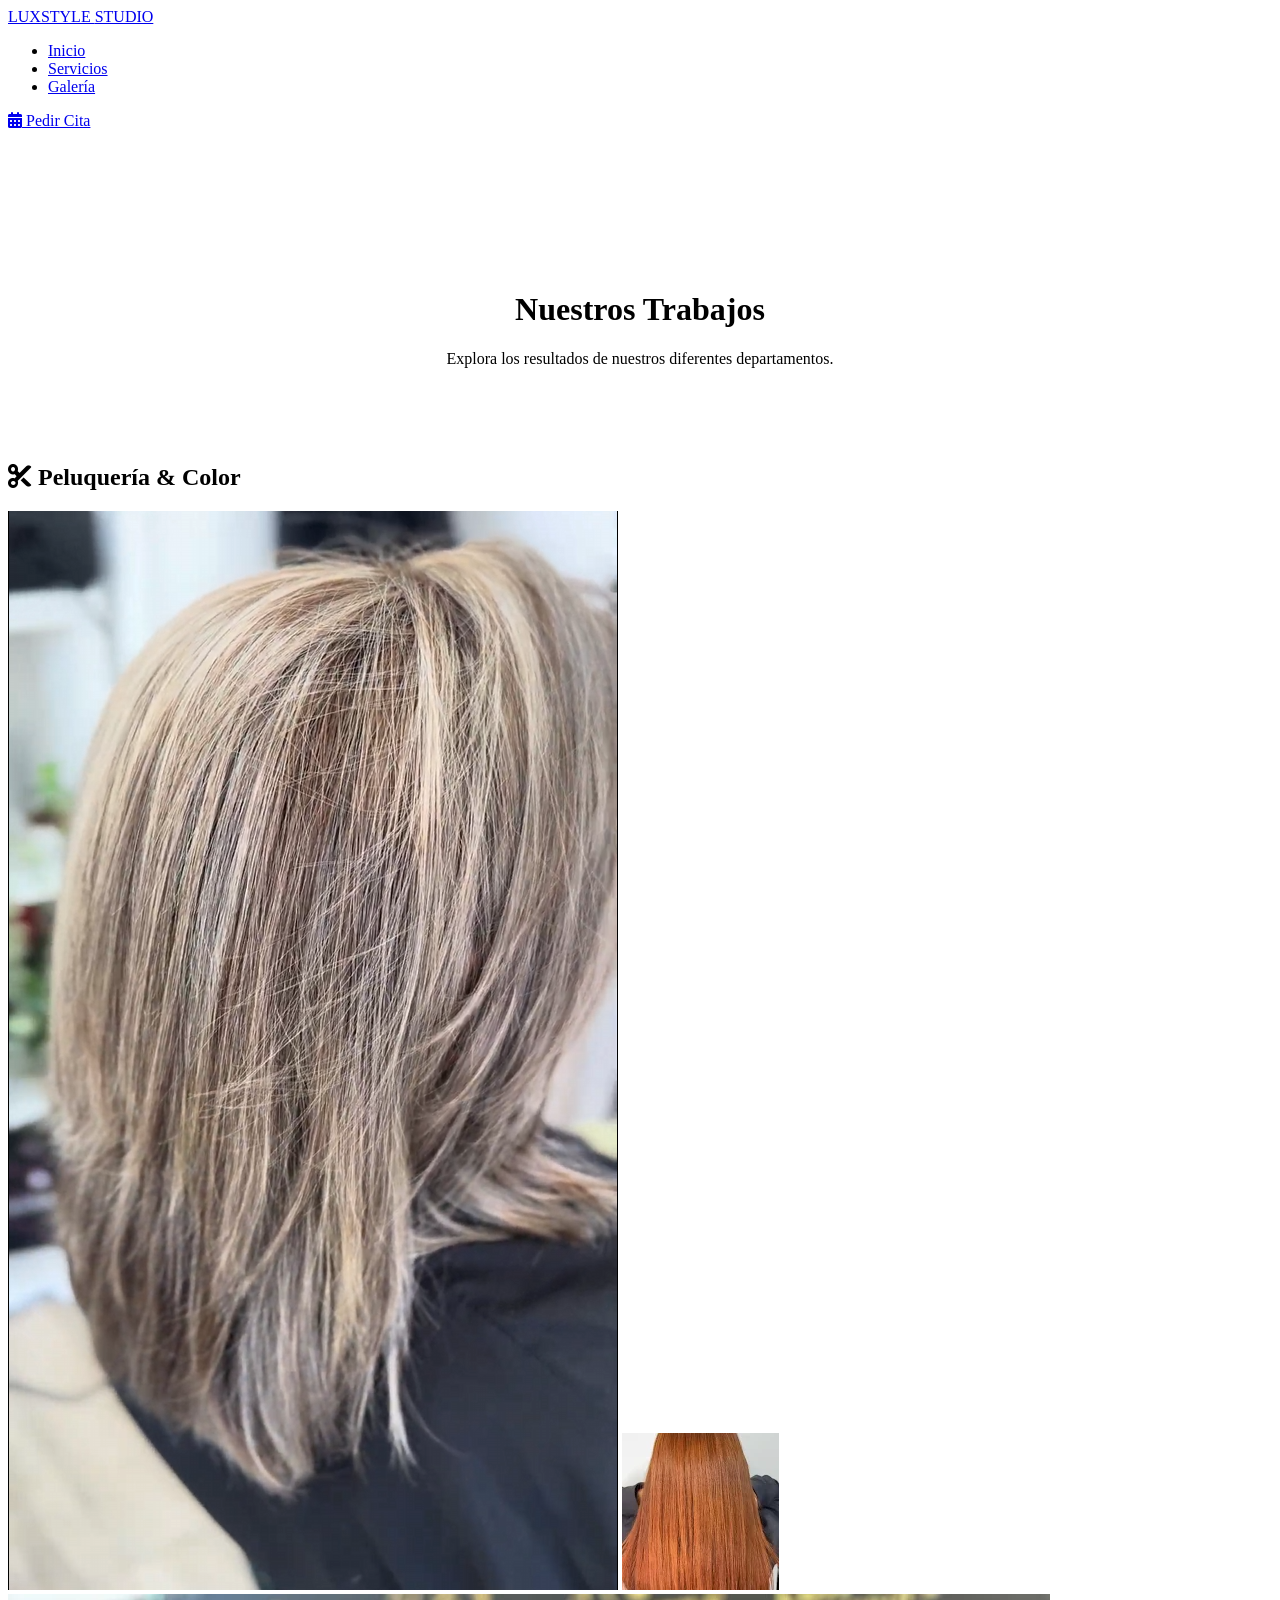
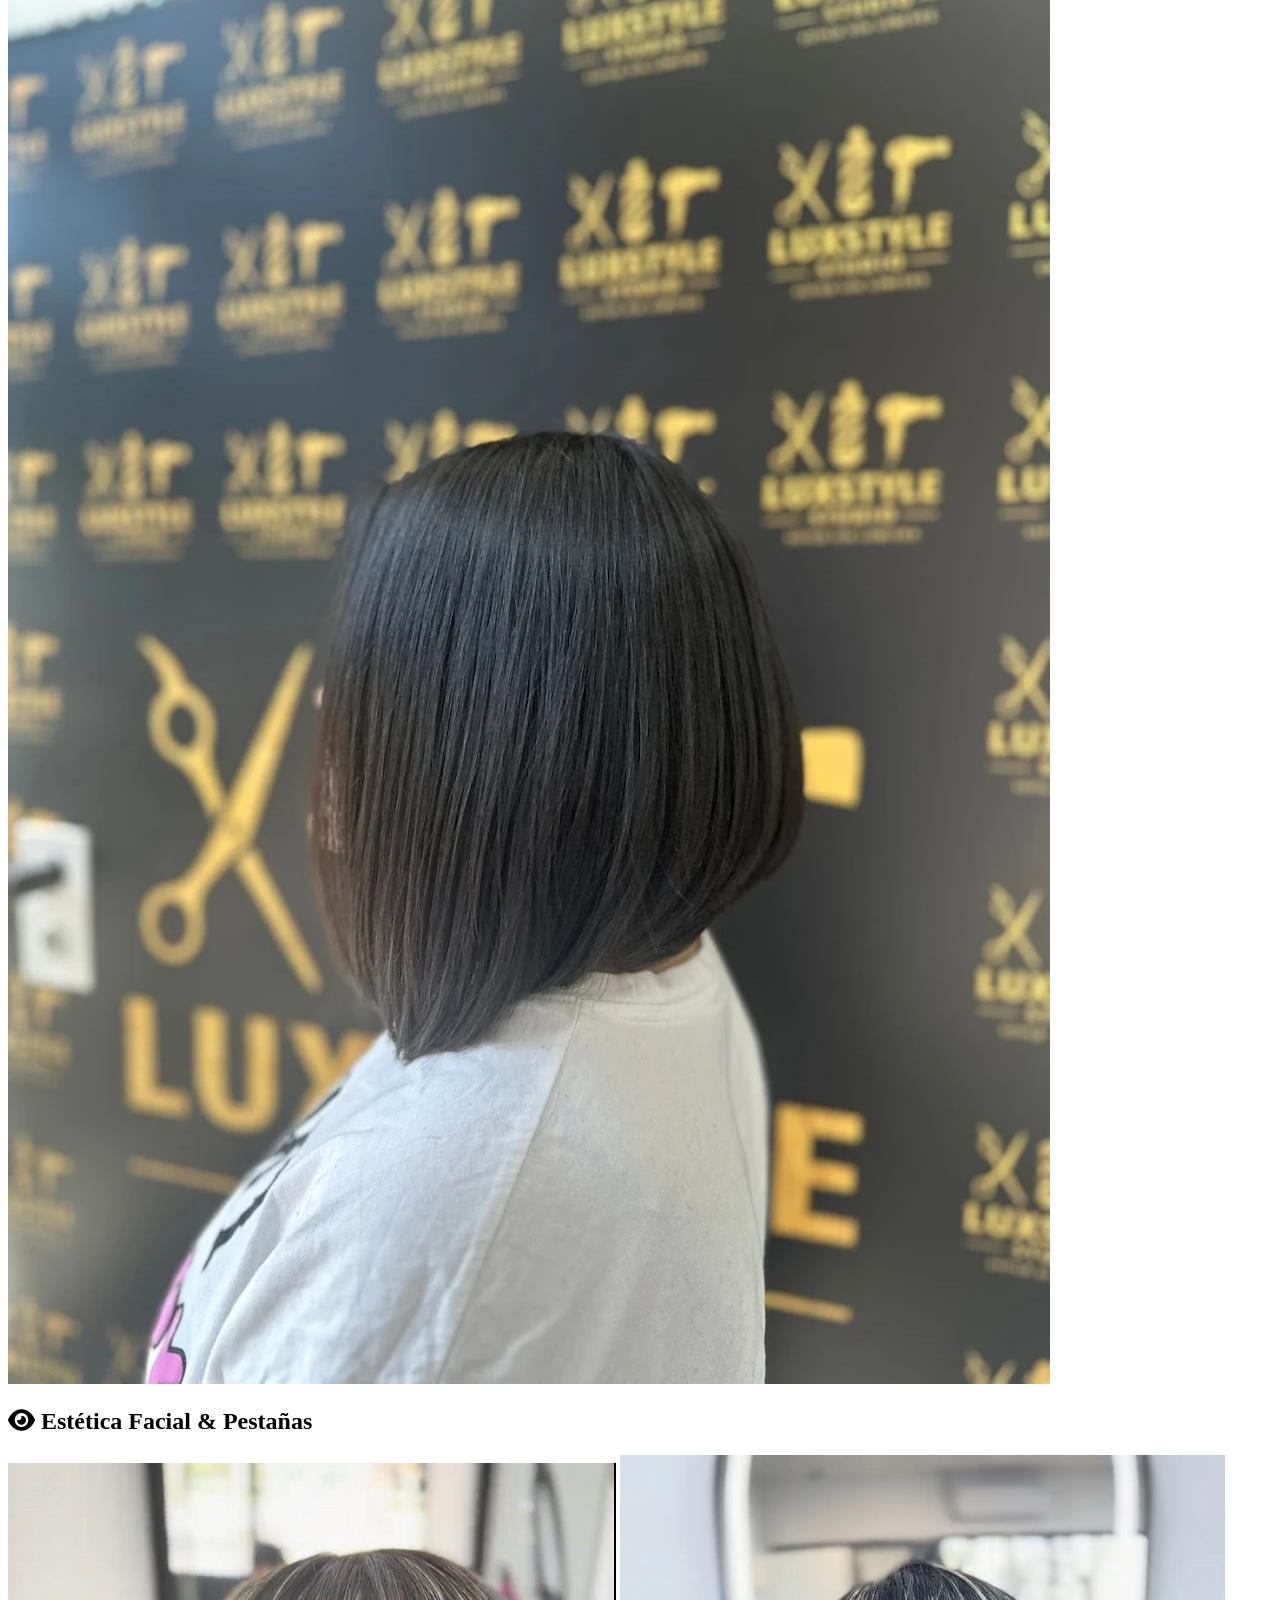
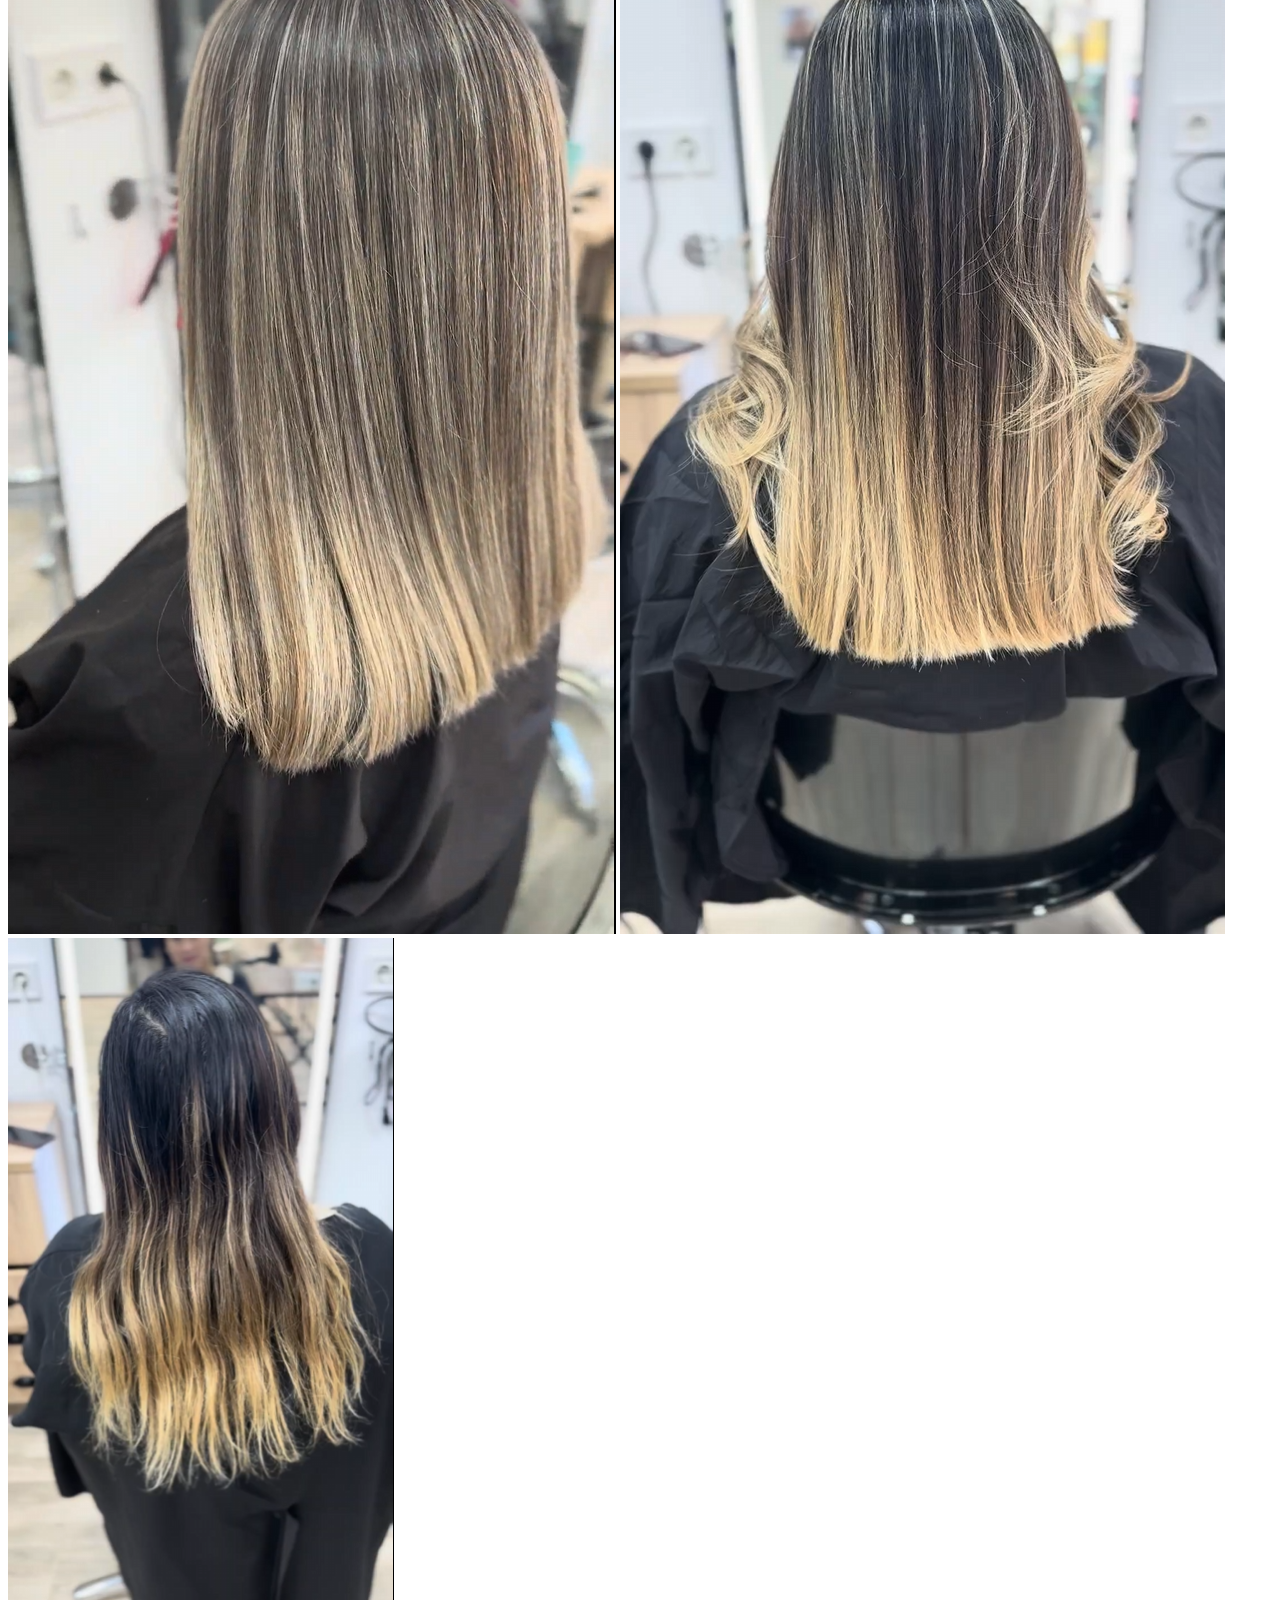
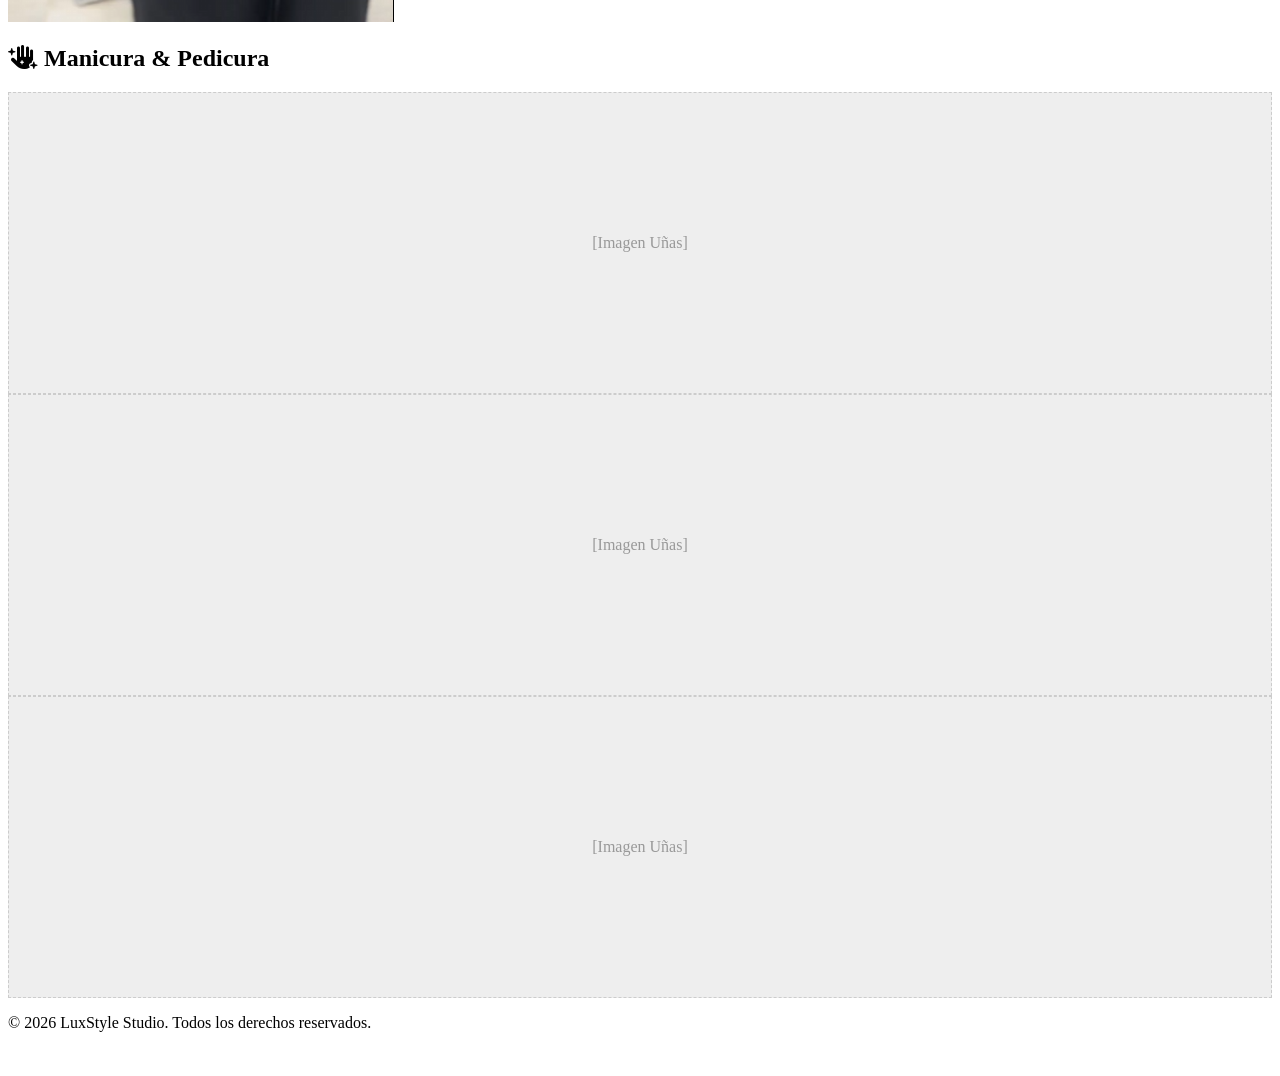
==== commit b4147cc7: "Refactor index.html for gallery page integration" ====
--- a/index.html
+++ b/index.html
@@ -3,7 +3,7 @@
 <head>
     <meta charset="UTF-8">
     <meta name="viewport" content="width=device-width, initial-scale=1.0">
-    <title>LuxStyle Studio | Salón de Belleza Premium</title>
+    <title>Galería de Trabajos | LuxStyle Studio</title>
     <link rel="icon" type="image/jpeg" href="assets/images/luxstyle_logo.jpeg">
     <link href="https://fonts.googleapis.com/css2?family=Montserrat:wght@300;400;500;600;700&family=Playfair+Display:ital@0;1&display=swap" rel="stylesheet">
     <link rel="stylesheet" href="https://cdnjs.cloudflare.com/ajax/libs/font-awesome/6.4.0/css/all.min.css">
@@ -11,264 +11,64 @@
 </head>
 <body>
 
-    <div id="loader">
-        <div class="spinner"></div>
-    </div>
-
-    <header id="header">
-        <div class="container header-content">
+    <header id="header" class="scrolled"> <div class="container header-content">
             <a href="index.html" class="logo">LUXSTYLE <span>STUDIO</span></a>
             <nav class="nav-menu">
                 <ul>
-                    <li><a href="#inicio">Inicio</a></li>
-                    <li><a href="#servicios">Servicios</a></li>
-                    <li><a href="#equipo">Equipo</a></li>
-                    <li><a href="#nosotros">Nosotros</a></li>
-                    <li><a href="gallery.html">Galería</a></li>
-                    <li><a href="#blog">Blog</a></li>
+                    <li><a href="index.html#inicio">Inicio</a></li>
+                    <li><a href="index.html#servicios">Servicios</a></li>
+                    <li><a href="gallery.html" class="active">Galería</a></li>
                 </ul>
             </nav>
             <div class="header-actions">
-                <a href="https://www.instagram.com/luxstyle_studio" class="social-icon" target="_blank"><i class="fab fa-instagram"></i></a>
-                <a href="https://www.tiktok.com/@luxstylestudio4?is_from_webapp=1&sender_device=pc" class="social-icon" target="_blank"><i class="fab fa-tiktok"></i></a>
-                <a href="#" class="btn-primary open-modal-btn"><i class="fas fa-calendar-alt"></i> Pedir Cita</a>
-                <div class="hamburger">
-                    <i class="fas fa-bars"></i>
-                </div>
+                <a href="index.html#contacto" class="btn-primary"><i class="fas fa-calendar-alt"></i> Pedir Cita</a>
             </div>
         </div>
     </header>
 
-    <section id="inicio" class="hero">
-        <div class="hero-content">
-            <h1>Descubre tu mejor versión</h1>
-            <p>Expertos en peluquería, estética y cuidado premium.</p>
-            <button id="reserva-btn" class="btn-gold open-modal-btn">Reserva tu cita</button>
-        </div>
-    </section>
+    <div class="page-header" style="margin-top: 80px; padding: 60px 0; background: var(--light-grey); text-align: center;">
+        <h1 class="section-title">Nuestros <span>Trabajos</span></h1>
+        <p class="section-subtitle">Explora los resultados de nuestros diferentes departamentos.</p>
+    </div>
 
-    <section id="servicios" class="section-padding bg-dark-grey">
+    <section class="section-padding">
         <div class="container">
-            <h2 class="section-title text-white">Nuestros <span>Servicios</span></h2>
-            <p class="section-subtitle text-light">Un cuidado integral para tu cabello, rostro y cuerpo.</p>
-            
-            <div class="grid-3">
-                <div class="service-card">
-                    <i class="fas fa-cut"></i>
-                    <h3>Peluquería</h3>
-                    <ul class="service-list">
-                        <li>Corte & Estilo</li>
-                        <li>Colorimetría (Balayage, Babylights)</li>
-                        <li>Tratamientos (Hidratación, Keratina, Bótox)</li>
-                        <li>Peinados</li>
-                    </ul>
-                </div>
-
-                <div class="service-card">
-                    <i class="fas fa-spa"></i>
-                    <h3>Estética Facial</h3>
-                    <ul class="service-list">
-                        <li>Limpieza de Cutis</li>
-                        <li>Extensión de Pestañas</li>
-                        <li>Laminado de Cejas (Normal y Henna)</li>
-                        <li>Maquillajes</li>
-                    </ul>
-                </div>
-
-                <div class="service-card">
-                    <i class="fas fa-hand-sparkles"></i>
-                    <h3>Uñas y Bienestar</h3>
-                    <ul class="service-list">
-                        <li>Alongamiento de Uñas</li>
-                        <li>Pedicura Semipermanente</li>
-                        <li>Extensiones (Acrílico, Poligel y Postiza)</li>
-                        <li>Masajes Corporales</li>
-                    </ul>
-                </div>
-            </div>
-        </div>
-    </section>
-
-    <section id="equipo" class="section-padding bg-light-grey">
-        <div class="container">
-            <h2 class="section-title">Nuestro <span>Equipo</span></h2>
-            <div class="grid-3">
-                <div class="card team-card">
-                    <img src="assets/images/user.png" alt="Marcia">
-                    <div class="team-info">
-                        <h3>Márcia Pereira</h3>
-                        <p class="role">Directora, Cortes, Colorimetría</p>
-                        <p>Especialista en estilismo avanzado y visagismo con años de experiencia.</p>
-                    </div>
-                </div>
-                <div class="card team-card">
-                    <img src="assets/images/user.png" alt="Sabrina">
-                    <div class="team-info">
-                        <h3>Sabrina</h3>
-                        <p class="role">Directora, Cortes, Colorimetría</p>
-                        <p>Apasionada por el estilismo y las técnicas de decoloración seguras.</p>
-                    </div>
-                </div>
-                <div class="card team-card">
-                    <img src="assets/images/user.png" alt="Aline">
-                    <div class="team-info">
-                        <h3>Aline</h3>
-                        <p class="role">Especialista en Manicura y Pedicura</p>
-                        <p>Dedicada a ofrecer tratamientos de cuidado y belleza para manos y pies.</p>
-                    </div>
-                </div>
-            </div>
-        </div>
-    </section>
-
-    <section id="nosotros" class="about-section section-padding bg-dark-grey">
-        <div class="container about-grid">
-            <div class="about-text">
-                <h2 class="section-title text-white">El Arte de <span>Cuidarte</span></h2>
-                <p>En LuxStyle Studio, creemos que el cuidado personal es la corona que nunca te quitas. Nacimos con la misión de fusionar las últimas tendencias de la moda con los tratamientos más exhaustivos.</p>
-                <p>Nuestro espacio está diseñado para ser un oasis de relajación en medio de la ciudad. Valoramos la excelencia, la atención personalizada y el uso de técnicas que respetan tu salud y belleza natural.</p>
-            </div>
-            <div class="about-image">
-                <img src="https://images.unsplash.com/photo-1521590832167-7bcbfaa6381f?auto=format&fit=crop&q=80&w=600" alt="Interior del salón">
+            <h2 class="category-title"><i class="fas fa-cut"></i> Peluquería & Color</h2>
+            <div class="gallery-grid">
+                <img src="assets/images/trabajo1.png" alt="Trabajo Peluquería 1" class="gallery-img">
+                <img src="assets/images/trabajo2.png" alt="Trabajo Peluquería 2" class="gallery-img">
+                <img src="assets/images/trabajo3.png" alt="Trabajo Peluquería 3" class="gallery-img">
             </div>
         </div>
     </section>
 
     <section class="section-padding bg-light-grey">
         <div class="container">
-            <h2 class="section-title">Lo que dicen <span>nuestros clientes</span></h2>
-            <div class="grid-3 reviews-grid">
-                <div class="review-card">
-                    <div class="stars">★★★★★</div>
-                    <p>"He ido varias veces al salón sin cita y no me han dado problema en atenderme. La última visita me realicé un cambio de tono y me gusta mucho el trabajo que realiza Marcia."</p>
-                    <h4>- Natalia Moreno</h4>
-                </div>
-                <div class="review-card">
-                    <div class="stars">★★★★★</div>
-                    <p>"Quede encantada con mi peinado y maquillaje super hermoso. Y por su puesto que volveré. Se los recomiendo al 100% PELUQUERÍA LUXSTYLE. Lo mejor."</p>
-                    <h4>- Yesica Alvarado</h4>
-                </div>
-                <div class="review-card">
-                    <div class="stars">★★★★★</div>
-                    <p>"Es mi primera vez en esta peluquería y no me puedo ir más contenta ,los resultados hablan por si solo. Gracias Sabrina por dejarme bellísima."</p>
-                    <h4>- Sohar Aplicano</h4>
-                </div>
+            <h2 class="category-title"><i class="fas fa-eye"></i> Estética Facial & Pestañas</h2>
+            <div class="gallery-grid">
+                <img src="assets/images/trabajo4.png" alt="Trabajo Estética 1" class="gallery-img">
+                <img src="assets/images/trabajo5.png" alt="Trabajo Estética 2" class="gallery-img">
+                <img src="assets/images/trabajo6.png" alt="Trabajo Estética 3" class="gallery-img">
             </div>
         </div>
     </section>
 
-    <section id="blog" class="section-padding bg-dark-grey">
+    <section class="section-padding">
         <div class="container">
-            <h2 class="section-title text-white">Consejos de <span>Estilo</span></h2>
-            <div class="grid-3">
-                <article class="blog-card">
-                    <img src="https://images.unsplash.com/photo-1527799820374-dcf8d9d4a388?auto=format&fit=crop&q=80&w=400" alt="Blog 1">
-                    <div class="blog-content">
-                        <h3>Cómo mantener tu rubio perfecto en verano</h3>
-                        <p>Descubre los secretos para evitar que tu cabello se oxide o pierda hidratación por culpa del sol y el cloro.</p>
-                        <a href="blog-rubio-verano.html" class="read-more">Leer más <i class="fas fa-arrow-right"></i></a>
-                    </div>
-                </article>
-                <article class="blog-card">
-                    <img src="assets/images/bobcut.png" alt="Blog 2">
-                    <div class="blog-content">
-                        <h3>Tendencias de corte 2026: Vuelve el Bob</h3>
-                        <p>El corte clásico se reinventa. Te contamos qué variaciones del estilo Bob son las más pedidas en nuestro salón.</p>
-                        <a href="blog-tendencias-bob.html" class="read-more">Leer más <i class="fas fa-arrow-right"></i></a>
-                    </div>
-                </article>
-                <article class="blog-card">
-                    <img src="assets/images/mitos-lavar-pelo.png" alt="Blog 3">
-                    <div class="blog-content">
-                        <h3>Mitos y verdades sobre lavar el pelo a diario</h3>
-                        <p>Aclaramos de una vez por todas si es malo lavar tu melena todos los días según el tipo de cuero cabelludo.</p>
-                        <a href="blog-mitos-lavar-pelo.html" class="read-more">Leer más <i class="fas fa-arrow-right"></i></a>
-                    </div>
-                </article>
+            <h2 class="category-title"><i class="fas fa-hand-sparkles"></i> Manicura & Pedicura</h2>
+            <div class="gallery-grid">
+                <div style="height: 300px; background: #eee; display: flex; align-items:center; justify-content:center; color:#999; border: 1px dashed #ccc;">[Imagen Uñas]</div>
+                <div style="height: 300px; background: #eee; display: flex; align-items:center; justify-content:center; color:#999; border: 1px dashed #ccc;">[Imagen Uñas]</div>
+                <div style="height: 300px; background: #eee; display: flex; align-items:center; justify-content:center; color:#999; border: 1px dashed #ccc;">[Imagen Uñas]</div>
             </div>
         </div>
     </section>
 
     <footer id="contacto" class="footer">
-        <div class="container grid-3">
-            <div class="footer-info">
-                <h3>LuxStyle Studio</h3>
-                <p>Tu santuario de belleza premium en la zona de Las Águilas.</p>
-                <div class="social-links">
-                    <a href="https://www.instagram.com/luxstyle_studio" class="social-icon" target="_blank"><i class="fab fa-instagram"></i></a>
-                    <a href="https://www.tiktok.com/@luxstylestudio4?is_from_webapp=1&sender_device=pc" class="social-icon" target="_blank"><i class="fab fa-tiktok"></i></a>
-                </div>
-            </div>
-            <div class="footer-contact">
-                <h3>Contacto & Citas</h3>
-                <p><i class="fas fa-map-marker-alt"></i> Calle Rafael Finat, 68, 28044 Madrid</p>
-                <p class="contact-dept"><strong>Peluquería y Masajes:</strong><br>
-                <a href="tel:+34919952388"><i class="fas fa-phone"></i> +34 919 95 23 88</a></p>
-                <p class="contact-dept"><strong>Estética, Manicura y Pedicura:</strong><br>
-                <a href="tel:+34675480447"><i class="fab fa-whatsapp"></i> +34 675 480 447</a></p>
-                <p><i class="far fa-clock"></i> Lunes - Sábado: 10:00 - 20:00</p>
-            </div>
-            <div class="footer-map">
-                <iframe src="https://www.google.com/maps/embed?pb=!1m18!1m12!1m3!1d3038.9328570390875!2d-3.7663229!3d40.3881476!2m3!1f0!2f0!3f0!3m2!1i1024!2i768!4f13.1!3m3!1m2!1s0xd4189e3f173df53%3A0x6b4fb0f4b39b008d!2sC.%20de%20Rafael%20Finat%2C%2068%2C%20Latina%2C%2028044%20Madrid!5e0!3m2!1sen!2ses!4v1700000000000" width="100%" height="250" style="border:0;" allowfullscreen="" loading="lazy" referrerpolicy="no-referrer-when-downgrade"></iframe> 
-            </div>
-        </div>
-        <div class="footer-bottom">
-            <div class="legal-links">
-                <a href="aviso-legal.html">Aviso Legal</a> | 
-                <a href="privacidad.html">Política de Privacidad</a> | 
-                <a href="cookies.html">Política de Cookies</a>
-            </div>
+        <div class="footer-bottom" style="margin-top:0; padding-bottom: 20px;">
             <p>© 2026 LuxStyle Studio. Todos los derechos reservados.</p>
         </div>
     </footer>
 
-    <a href="#inicio" id="back-to-top"><i class="fas fa-chevron-up"></i></a>
-
-    <div id="reserva-modal" class="modal">
-        <div class="modal-content">
-            <span class="close-modal">×</span>
-            <h2>Reserva tu cita</h2>
-            <p class="modal-subtitle">Selecciona el departamento con el que deseas contactar:</p>
-            
-            <div class="contact-options">
-                <div class="contact-box">
-                    <i class="fas fa-cut"></i>
-                    <h4>Peluquería y Masajes</h4>
-                    <a href="tel:+34919952388" class="btn-gold-outline">+34 919 95 23 88</a>
-                </div>
-                <div class="contact-box">
-                    <i class="fas fa-spa"></i>
-                    <h4>Estética, Uñas y Maquillaje</h4>
-                    <a href="tel:+34675480447" class="btn-gold-outline">+34 675 480 447</a>
-                </div>
-            </div>
-        </div>
-    </div>
-
-    <script>
-        document.addEventListener('DOMContentLoaded', () => {
-            const modal = document.getElementById('reserva-modal');
-            const openBtns = document.querySelectorAll('.open-modal-btn');
-            const closeBtn = document.querySelector('.close-modal');
-
-            openBtns.forEach(btn => {
-                btn.addEventListener('click', (e) => {
-                    e.preventDefault();
-                    modal.style.display = 'block';
-                });
-            });
-
-            closeBtn.addEventListener('click', () => {
-                modal.style.display = 'none';
-            });
-
-            window.addEventListener('click', (e) => {
-                if (e.target === modal) {
-                    modal.style.display = 'none';
-                }
-            });
-        });
-    </script>
-    <script src="script.js"></script>
 </body>
 </html>
--- a/styles.css
+++ b/styles.css
@@ -1,352 +1,74 @@
-/* --- VARIABLES --- */
-:root {
-    --black: #050505;
-    --dark-grey: #1a1a1a;
-    --grey: #333333;
-    --light-grey: #f4f4f4;
-    --white: #ffffff;
-    --gold: #C9A14A;
-    --gold-hover: #b38e3e;
-    --text-main: #333333;
-    --text-light: #cccccc;
-    
-    --font-heading: 'Playfair Display', serif;
-    --font-body: 'Montserrat', sans-serif;
-    
-    --transition: all 0.3s ease;
-}
+<!DOCTYPE html>
+<html lang="es">
+<head>
+    <meta charset="UTF-8">
+    <meta name="viewport" content="width=device-width, initial-scale=1.0">
+    <title>Galería de Trabajos | LuxStyle Studio</title>
+    <link rel="icon" type="image/jpeg" href="assets/images/luxstyle_logo.jpeg">
+    <link href="https://fonts.googleapis.com/css2?family=Montserrat:wght@300;400;500;600;700&family=Playfair+Display:ital@0;1&display=swap" rel="stylesheet">
+    <link rel="stylesheet" href="https://cdnjs.cloudflare.com/ajax/libs/font-awesome/6.4.0/css/all.min.css">
+    <link rel="stylesheet" href="styles.css">
+</head>
+<body>
 
-/* --- RESET & GLOBALS --- */
-* {
-    margin: 0;
-    padding: 0;
-    box-sizing: border-box;
-    scroll-behavior: smooth;
-}
+    <header id="header" class="scrolled"> <div class="container header-content">
+            <a href="index.html" class="logo">LUXSTYLE <span>STUDIO</span></a>
+            <nav class="nav-menu">
+                <ul>
+                    <li><a href="index.html#inicio">Inicio</a></li>
+                    <li><a href="index.html#servicios">Servicios</a></li>
+                    <li><a href="gallery.html" class="active">Galería</a></li>
+                </ul>
+            </nav>
+            <div class="header-actions">
+                <a href="index.html#contacto" class="btn-primary"><i class="fas fa-calendar-alt"></i> Pedir Cita</a>
+            </div>
+        </div>
+    </header>
 
-body {
-    font-family: var(--font-body);
-    color: var(--text-main);
-    background-color: var(--white);
-    line-height: 1.6;
-}
+    <div class="page-header" style="margin-top: 80px; padding: 60px 0; background: var(--light-grey); text-align: center;">
+        <h1 class="section-title">Nuestros <span>Trabajos</span></h1>
+        <p class="section-subtitle">Explora los resultados de nuestros diferentes departamentos.</p>
+    </div>
 
-h1, h2, h3, h4, h5, h6 {
-    font-family: var(--font-heading);
-    font-weight: 600;
-}
+    <section class="section-padding">
+        <div class="container">
+            <h2 class="category-title"><i class="fas fa-cut"></i> Peluquería & Color</h2>
+            <div class="gallery-grid">
+                <img src="assets/images/trabajo1.png" alt="Trabajo Peluquería 1" class="gallery-img">
+                <img src="assets/images/trabajo2.png" alt="Trabajo Peluquería 2" class="gallery-img">
+                <img src="assets/images/trabajo3.png" alt="Trabajo Peluquería 3" class="gallery-img">
+            </div>
+        </div>
+    </section>
 
-a {
-    text-decoration: none;
-    color: inherit;
-    transition: var(--transition);
-}
+    <section class="section-padding bg-light-grey">
+        <div class="container">
+            <h2 class="category-title"><i class="fas fa-eye"></i> Estética Facial & Pestañas</h2>
+            <div class="gallery-grid">
+                <img src="assets/images/trabajo4.png" alt="Trabajo Estética 1" class="gallery-img">
+                <img src="assets/images/trabajo5.png" alt="Trabajo Estética 2" class="gallery-img">
+                <img src="assets/images/trabajo6.png" alt="Trabajo Estética 3" class="gallery-img">
+            </div>
+        </div>
+    </section>
 
-ul {
-    list-style: none;
-}
+    <section class="section-padding">
+        <div class="container">
+            <h2 class="category-title"><i class="fas fa-hand-sparkles"></i> Manicura & Pedicura</h2>
+            <div class="gallery-grid">
+                <div style="height: 300px; background: #eee; display: flex; align-items:center; justify-content:center; color:#999; border: 1px dashed #ccc;">[Imagen Uñas]</div>
+                <div style="height: 300px; background: #eee; display: flex; align-items:center; justify-content:center; color:#999; border: 1px dashed #ccc;">[Imagen Uñas]</div>
+                <div style="height: 300px; background: #eee; display: flex; align-items:center; justify-content:center; color:#999; border: 1px dashed #ccc;">[Imagen Uñas]</div>
+            </div>
+        </div>
+    </section>
 
-img {
-    max-width: 100%;
-    display: block;
-}
+    <footer id="contacto" class="footer">
+        <div class="footer-bottom" style="margin-top:0; padding-bottom: 20px;">
+            <p>© 2026 LuxStyle Studio. Todos los derechos reservados.</p>
+        </div>
+    </footer>
 
-.container {
-    width: 90%;
-    max-width: 1200px;
-    margin: 0 auto;
-}
-
-.section-padding {
-    padding: 80px 0;
-}
-
-.section-title {
-    text-align: center;
-    font-size: 2.5rem;
-    margin-bottom: 10px;
-    color: var(--black);
-}
-
-.section-title span {
-    color: var(--gold);
-    font-style: italic;
-}
-
-.section-subtitle {
-    text-align: center;
-    color: var(--grey);
-    margin-bottom: 40px;
-}
-
-/* --- COLORES DE FONDO --- */
-.bg-dark-grey {
-    background-color: var(--dark-grey);
-    color: var(--white);
-}
-.bg-dark-grey .section-title { color: var(--white); }
-
-.bg-light-grey {
-    background-color: var(--light-grey);
-}
-
-/* --- GRIDS --- */
-.grid-3 {
-    display: grid;
-    grid-template-columns: repeat(auto-fit, minmax(300px, 1fr));
-    gap: 30px;
-}
-.grid-4 {
-    display: grid;
-    grid-template-columns: repeat(auto-fit, minmax(250px, 1fr));
-    gap: 30px;
-}
-
-/* --- BOTONES --- */
-.btn-gold {
-    display: inline-block;
-    background-color: var(--gold);
-    color: var(--white);
-    padding: 12px 30px;
-    font-weight: 600;
-    text-transform: uppercase;
-    letter-spacing: 1px;
-    border: 1px solid var(--gold);
-    transition: var(--transition);
-}
-.btn-gold:hover {
-    background-color: transparent;
-    color: var(--gold);
-}
-
-/* --- CARGADOR --- */
-#loader {
-    position: fixed;
-    top: 0; left: 0; width: 100%; height: 100%;
-    background-color: var(--black);
-    z-index: 9999;
-    display: flex;
-    justify-content: center;
-    align-items: center;
-    transition: opacity 0.5s ease;
-}
-.spinner {
-    width: 50px; height: 50px;
-    border: 3px solid rgba(201, 161, 74, 0.3);
-    border-top-color: var(--gold);
-    border-radius: 50%;
-    animation: spin 1s infinite linear;
-}
-@keyframes spin { 100% { transform: rotate(360deg); } }
-
-/* --- HEADER --- */
-header {
-    position: fixed;
-    top: 0; width: 100%;
-    background: transparent;
-    padding: 20px 0;
-    z-index: 1000;
-    transition: var(--transition);
-}
-header.scrolled {
-    background: rgba(5, 5, 5, 0.95);
-    padding: 15px 0;
-    box-shadow: 0 5px 15px rgba(0,0,0,0.3);
-}
-header.scrolled .logo, header.scrolled .nav-menu a, header.scrolled .social-icon {
-    color: var(--white) !important;
-}
-
-.header-content {
-    display: flex;
-    justify-content: space-between;
-    align-items: center;
-}
-
-.logo {
-    font-family: var(--font-heading);
-    font-size: 1.5rem;
-    font-weight: 700;
-    color: var(--white);
-    letter-spacing: 2px;
-}
-.logo span { color: var(--gold); font-weight: 300; }
-
-.nav-menu ul {
-    display: flex;
-    gap: 25px;
-}
-.nav-menu a {
-    color: var(--white);
-    font-weight: 500;
-    font-size: 0.9rem;
-    text-transform: uppercase;
-    position: relative;
-}
-.nav-menu a::after {
-    content: '';
-    position: absolute;
-    width: 0; height: 2px;
-    bottom: -5px; left: 0;
-    background-color: var(--gold);
-    transition: var(--transition);
-}
-.nav-menu a:hover::after { width: 100%; }
-
-.header-actions {
-    display: flex;
-    align-items: center;
-    gap: 15px;
-}
-.social-icon { color: var(--white); font-size: 1.2rem; }
-.social-icon:hover { color: var(--gold); }
-.btn-primary {
-    color: var(--gold);
-    font-weight: 600;
-    display: flex;
-    align-items: center;
-    gap: 8px;
-}
-.hamburger { display: none; color: var(--white); font-size: 1.5rem; cursor: pointer; }
-
-/* --- HERO --- */
-.hero {
-    height: 100vh;
-    background: linear-gradient(rgba(0,0,0,0.6), rgba(0,0,0,0.8)), url('https://images.unsplash.com/photo-1560066984-138dadb4c035?auto=format&fit=crop&q=80&w=1920') center/cover;
-    display: flex;
-    align-items: center;
-    justify-content: center;
-    text-align: center;
-    color: var(--white);
-}
-.hero h1 { font-size: 4rem; margin-bottom: 20px; }
-.hero p { font-size: 1.2rem; margin-bottom: 30px; font-weight: 300; }
-
-/* --- SERVICES BANNER --- */
-.services-banner { padding: 50px 0; text-align: center; border-bottom: 2px solid var(--gold); }
-.service-item i { font-size: 2.5rem; color: var(--gold); margin-bottom: 15px; }
-.service-item h3 { font-size: 1.3rem; margin-bottom: 10px; }
-.service-item p { color: var(--text-light); font-size: 0.9rem; }
-
-/* --- CARDS GENERALES --- */
-.card {
-    background: var(--white);
-    overflow: hidden;
-    box-shadow: 0 5px 15px rgba(0,0,0,0.05);
-    transition: transform 0.3s ease;
-}
-.card:hover { transform: translateY(-10px); }
-
-/* EQUIPO */
-.team-card img { width: 100%; height: 350px; object-fit: cover; }
-.team-info { padding: 25px; text-align: center; }
-.team-info h3 { font-size: 1.2rem; }
-.team-info .role { color: var(--gold); font-size: 0.9rem; font-weight: 600; margin-bottom: 15px; text-transform: uppercase;}
-.team-info p { font-size: 0.9rem; color: var(--grey); }
-
-/* PRODUCTOS */
-.product-card { border: 1px solid var(--light-grey); text-align: center; }
-.product-img { height: 250px; overflow: hidden; }
-.product-img img { width: 100%; height: 100%; object-fit: cover; transition: transform 0.5s ease; }
-.product-card:hover .product-img img { transform: scale(1.1); }
-.product-info { padding: 20px; }
-.product-info h3 { font-size: 1.1rem; margin-bottom: 10px; font-family: var(--font-body); font-weight: 600;}
-.product-info .price { color: var(--gold); font-weight: 700; font-size: 1.2rem; }
-
-/* SOBRE NOSOTROS */
-.about-grid { display: grid; grid-template-columns: 1fr 1fr; gap: 50px; align-items: center; }
-.about-text p { color: var(--text-light); margin-bottom: 20px; font-size: 1.05rem; }
-.about-image img { width: 100%; border: 1px solid var(--gold); padding: 10px; }
-
-/* RESEÑAS */
-.review-card { background: var(--white); padding: 30px; text-align: center; box-shadow: 0 5px 20px rgba(0,0,0,0.05); border-top: 3px solid var(--gold); }
-.stars { color: var(--gold); font-size: 1.2rem; margin-bottom: 15px; }
-.review-card p { font-style: italic; margin-bottom: 20px; color: var(--grey); }
-.review-card h4 { font-family: var(--font-body); font-size: 0.9rem; text-transform: uppercase; }
-
-/* GALERÍA */
-.gallery-grid { display: grid; grid-template-columns: repeat(auto-fit, minmax(300px, 1fr)); gap: 15px; }
-.gallery-img { width: 100%; height: 300px; object-fit: cover; cursor: pointer; transition: opacity 0.3s; }
-.gallery-img:hover { opacity: 0.8; }
-
-/* LIGHTBOX */
-.lightbox { display: none; position: fixed; z-index: 2000; padding-top: 60px; left: 0; top: 0; width: 100%; height: 100%; background-color: rgba(0,0,0,0.9); }
-.lightbox-content { margin: auto; display: block; max-width: 90%; max-height: 80vh; border: 2px solid var(--gold); }
-.close-lightbox { position: absolute; top: 30px; right: 40px; color: var(--white); font-size: 40px; font-weight: bold; cursor: pointer; }
-
-/* MODAL RESERVA */
-.modal { display: none; position: fixed; z-index: 3000; left: 0; top: 0; width: 100%; height: 100%; background-color: rgba(0,0,0,0.5); }
-.modal-content { background-color: var(--white); margin: 15% auto; padding: 20px; border: 1px solid var(--gold); width: 80%; max-width: 500px; text-align: center; }
-.close-modal { color: var(--grey); float: right; font-size: 28px; font-weight: bold; cursor: pointer; }
-.close-modal:hover { color: var(--black); }
-
-/* BLOG */
-.blog-card { background: var(--dark-grey); border: 1px solid var(--grey); transition: var(--transition);}
-.blog-card:hover { border-color: var(--gold); }
-.blog-card img { width: 100%; height: 250px; object-fit: cover; }
-.blog-content { padding: 25px; }
-.blog-content h3 { font-size: 1.2rem; margin-bottom: 15px; color: var(--white); }
-.blog-content p { color: var(--text-light); font-size: 0.9rem; margin-bottom: 20px; }
-.read-more { color: var(--gold); font-weight: 600; font-size: 0.9rem; text-transform: uppercase; }
-.read-more i { margin-left: 5px; transition: transform 0.3s; }
-.read-more:hover i { transform: translateX(5px); }
-
-/* BLOG POST PAGE */
-.blog-post { max-width: 800px; margin: 0 auto; }
-.blog-post-img { width: 100%; height: 400px; object-fit: cover; margin-bottom: 30px; border: 1px solid var(--gold); padding: 5px; }
-.blog-post h1 { font-size: 2.5rem; color: var(--black); margin-bottom: 20px; text-align: center; }
-.blog-meta { display: flex; justify-content: center; gap: 20px; margin-bottom: 30px; color: var(--grey); font-size: 0.9rem; }
-.blog-meta span { display: flex; align-items: center; gap: 5px; }
-.blog-content { line-height: 1.8; color: var(--text-main); }
-.blog-content h2 { font-size: 1.5rem; color: var(--black); margin: 40px 0 20px 0; }
-.blog-content h3 { font-size: 1.2rem; margin: 30px 0 15px 0; }
-/* We add .blog-post in front to only target the article page */
-.blog-post .blog-content p,
-.blog-post .blog-content ul { 
-    margin-bottom: 20px; 
-    color: var(--black); 
-    font-size: 1rem; /* Resets the font size (the homepage cards shrink it to 0.9rem) */
-}
-.blog-content ul { margin: 20px 0; padding-left: 20px; }
-.blog-content li { margin-bottom: 10px; }
-.blog-content strong { color: var(--gold); }
-.blog-navigation { text-align: center; margin-top: 50px; }
-
-/* FOOTER */
-.footer { background-color: var(--black); color: var(--text-light); padding: 60px 0 20px; }
-.footer h3 { color: var(--white); margin-bottom: 20px; font-family: var(--font-body); font-size: 1.1rem; text-transform: uppercase; letter-spacing: 1px;}
-.footer-info p { margin-bottom: 20px; }
-.social-links a { display: inline-flex; align-items: center; justify-content: center; width: 40px; height: 40px; background: var(--grey); color: var(--white); border-radius: 50%; margin-right: 10px; transition: var(--transition); }
-.social-links a:hover { background: var(--gold); }
-.footer-contact p { margin-bottom: 15px; display: flex; align-items: center; gap: 10px; }
-.footer-contact i { color: var(--gold); }
-.footer-bottom { text-align: center; padding-top: 40px; margin-top: 40px; border-top: 1px solid var(--grey); font-size: 0.8rem; }
-
-/* BACK TO TOP */
-#back-to-top { position: fixed; bottom: 30px; right: 30px; background: var(--gold); color: var(--white); width: 45px; height: 45px; border-radius: 50%; display: flex; justify-content: center; align-items: center; font-size: 1.2rem; opacity: 0; pointer-events: none; transition: var(--transition); z-index: 999; }
-#back-to-top.visible { opacity: 1; pointer-events: auto; }
-#back-to-top:hover { background: var(--black); border: 1px solid var(--gold); color: var(--gold); }
-
-/* --- RESPONSIVE DESIGN --- */
-@media (max-width: 992px) {
-    .about-grid { grid-template-columns: 1fr; }
-    .hero h1 { font-size: 3rem; }
-}
-
-@media (max-width: 768px) {
-    .hamburger { display: block; }
-    header.scrolled .hamburger { color: var(--white); }
-    
-    .nav-menu {
-        position: fixed; top: 0; left: -100%; width: 250px; height: 100vh;
-        background-color: var(--black); padding-top: 80px; transition: 0.4s ease;
-    }
-    .nav-menu.active { left: 0; }
-    .nav-menu ul { flex-direction: column; align-items: center; gap: 30px; }
-    .nav-menu a { color: var(--white); }
-    
-    .header-actions .btn-primary { display: none; } /* Ocultar el teléfono en el header móvil para ahorrar espacio */
-    .hero h1 { font-size: 2.5rem; }
-    .section-padding { padding: 50px 0; }
-}
-
+</body>
+</html>
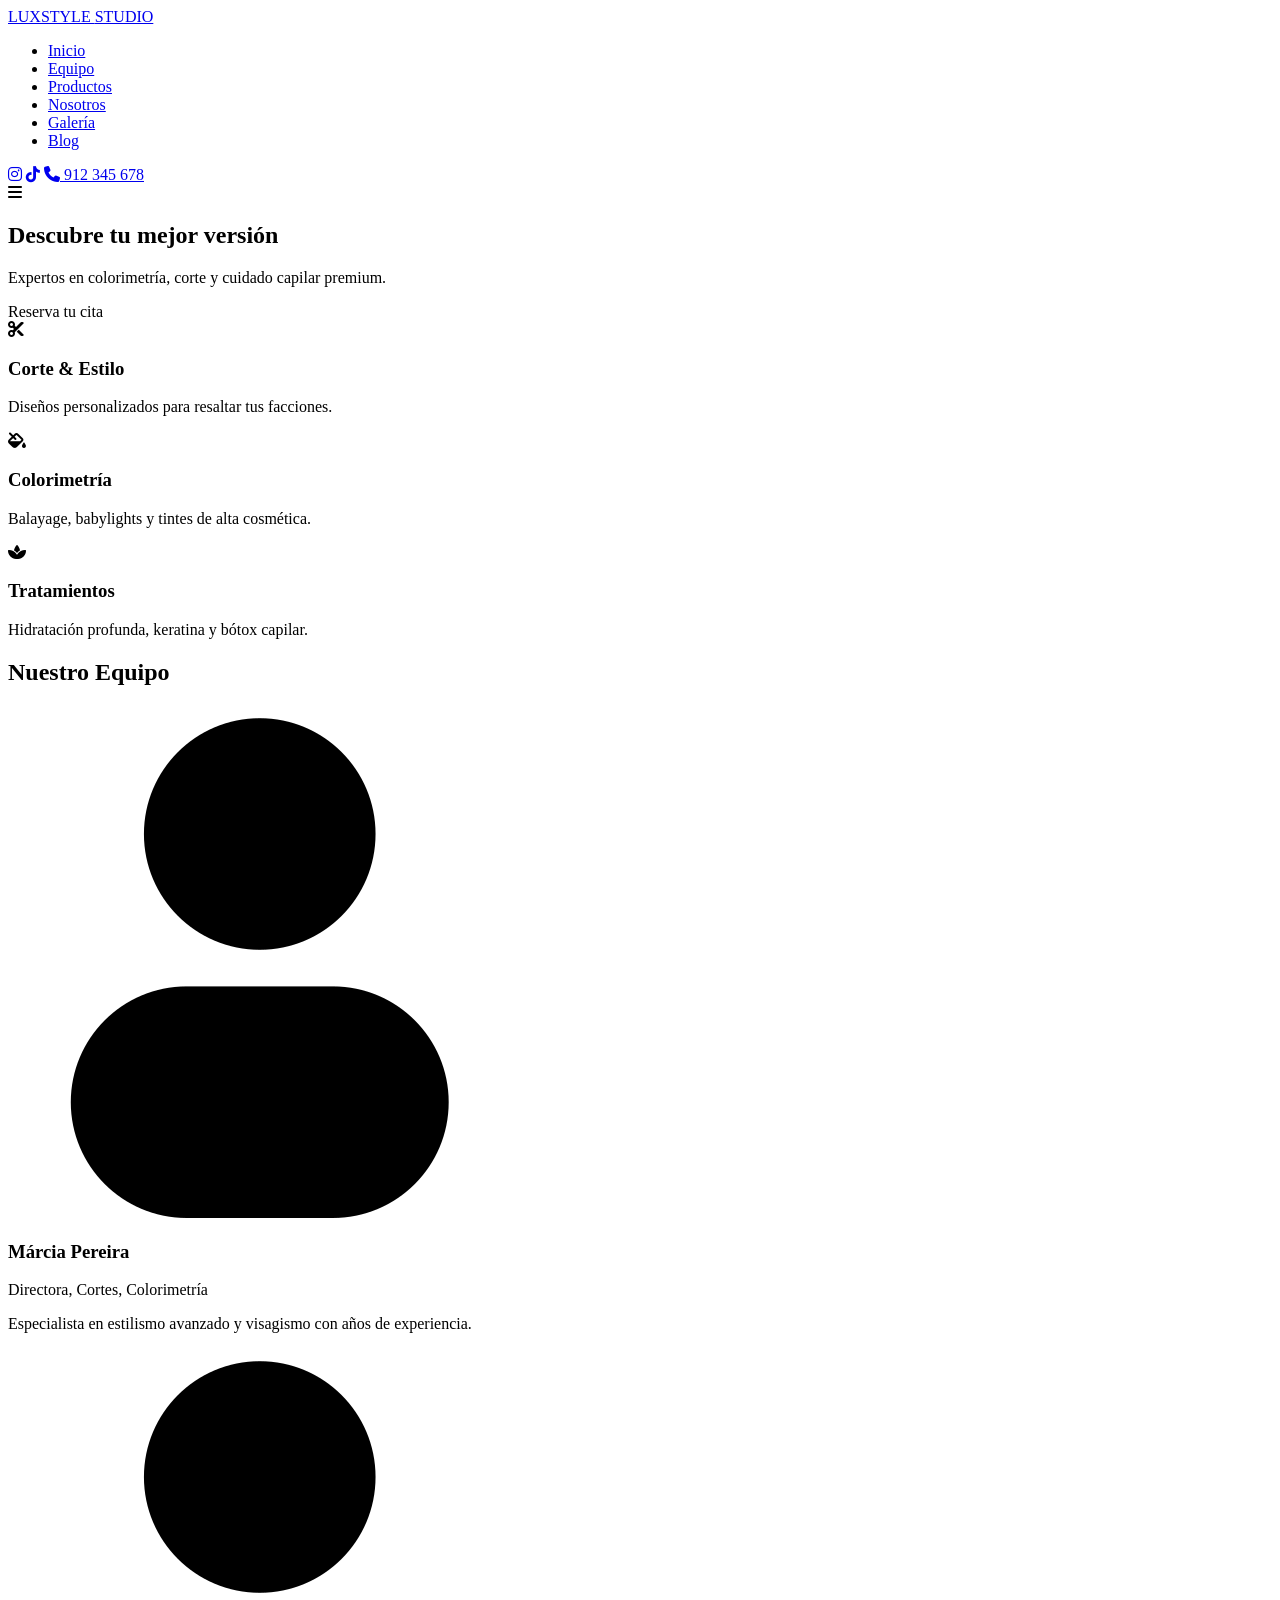
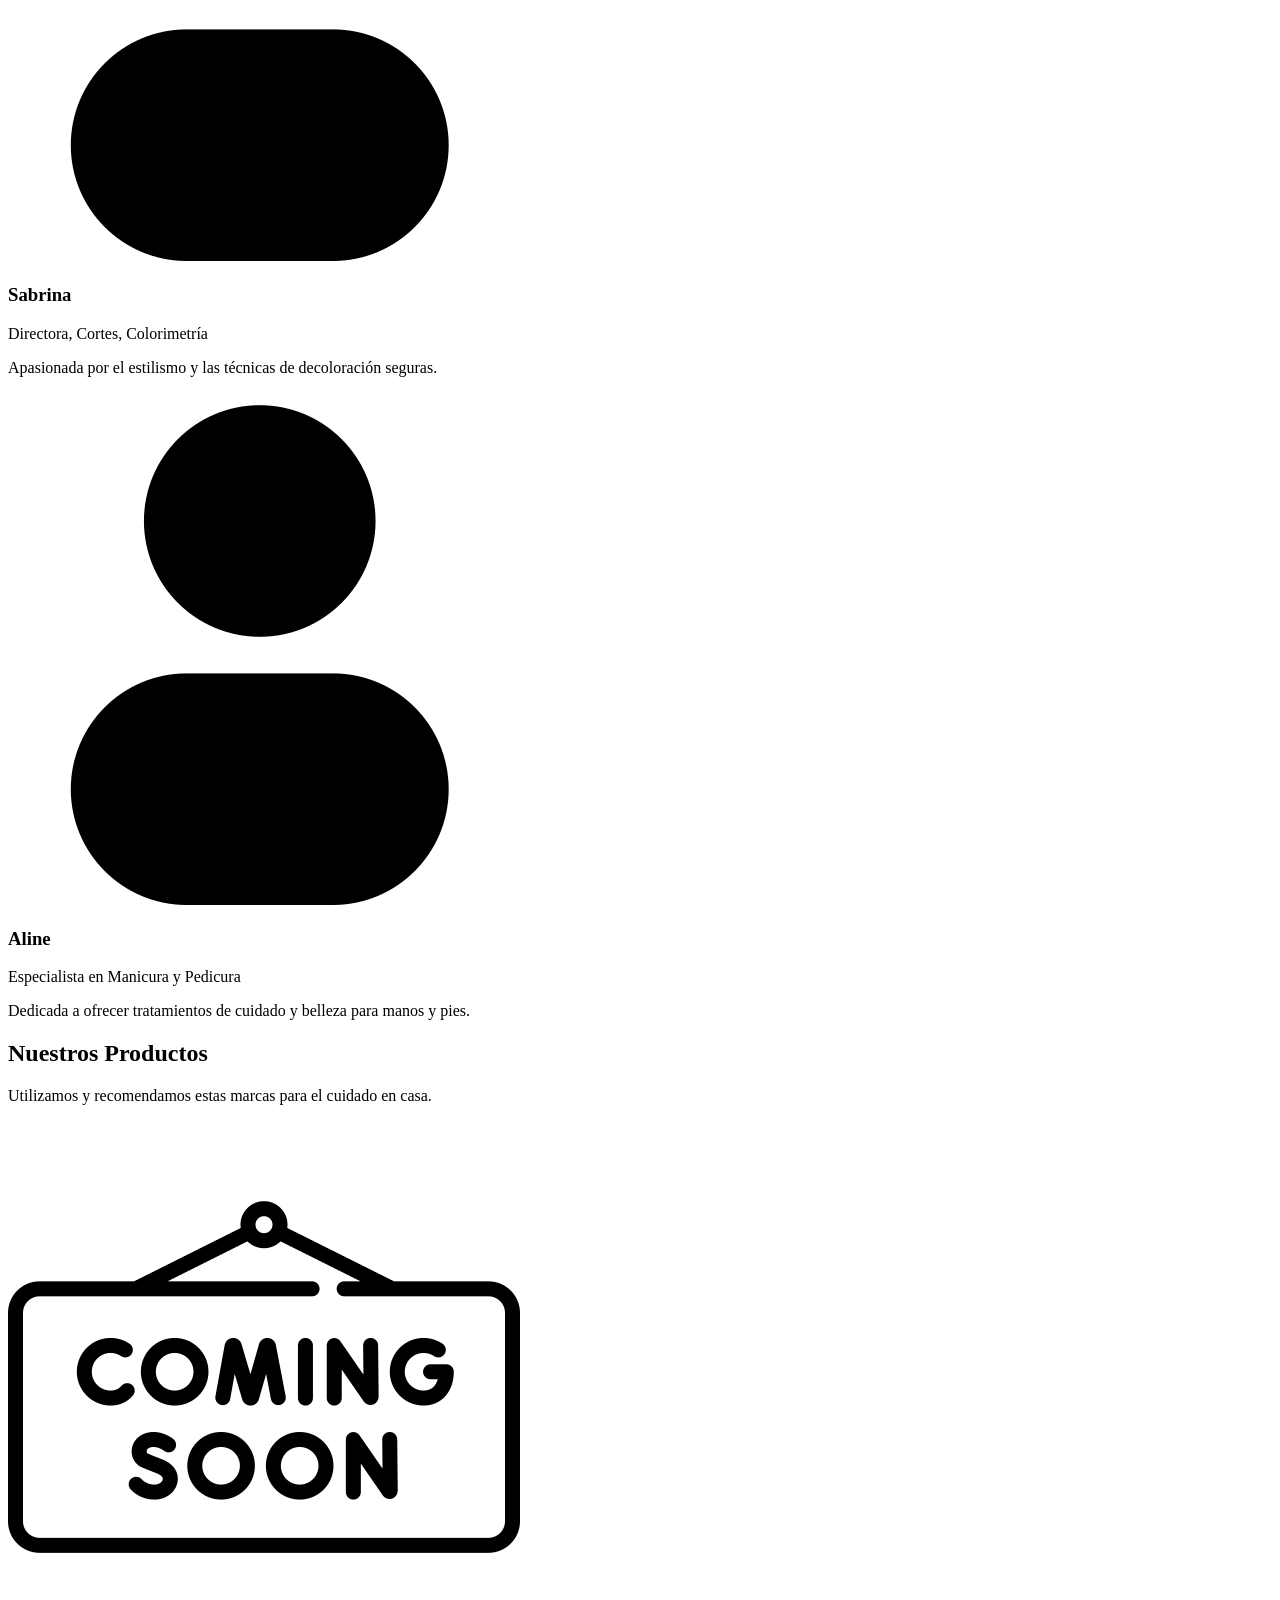
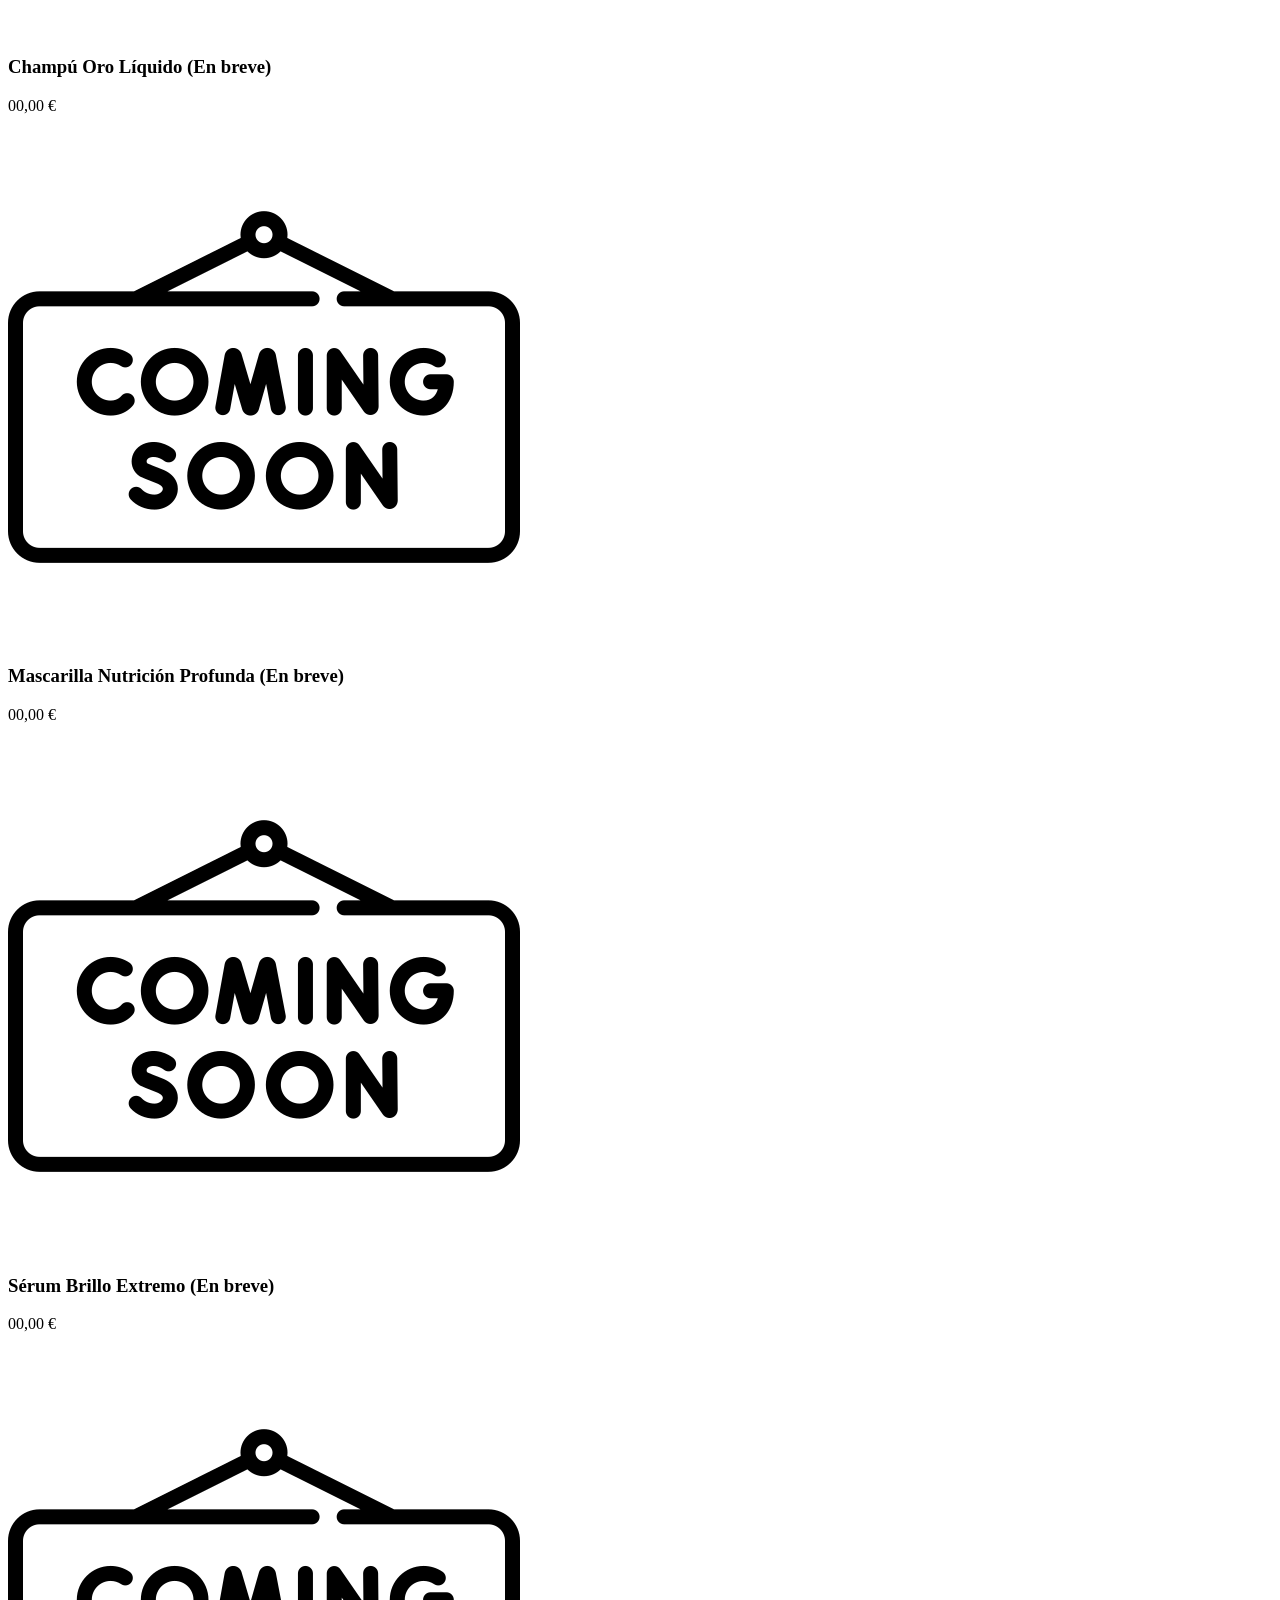
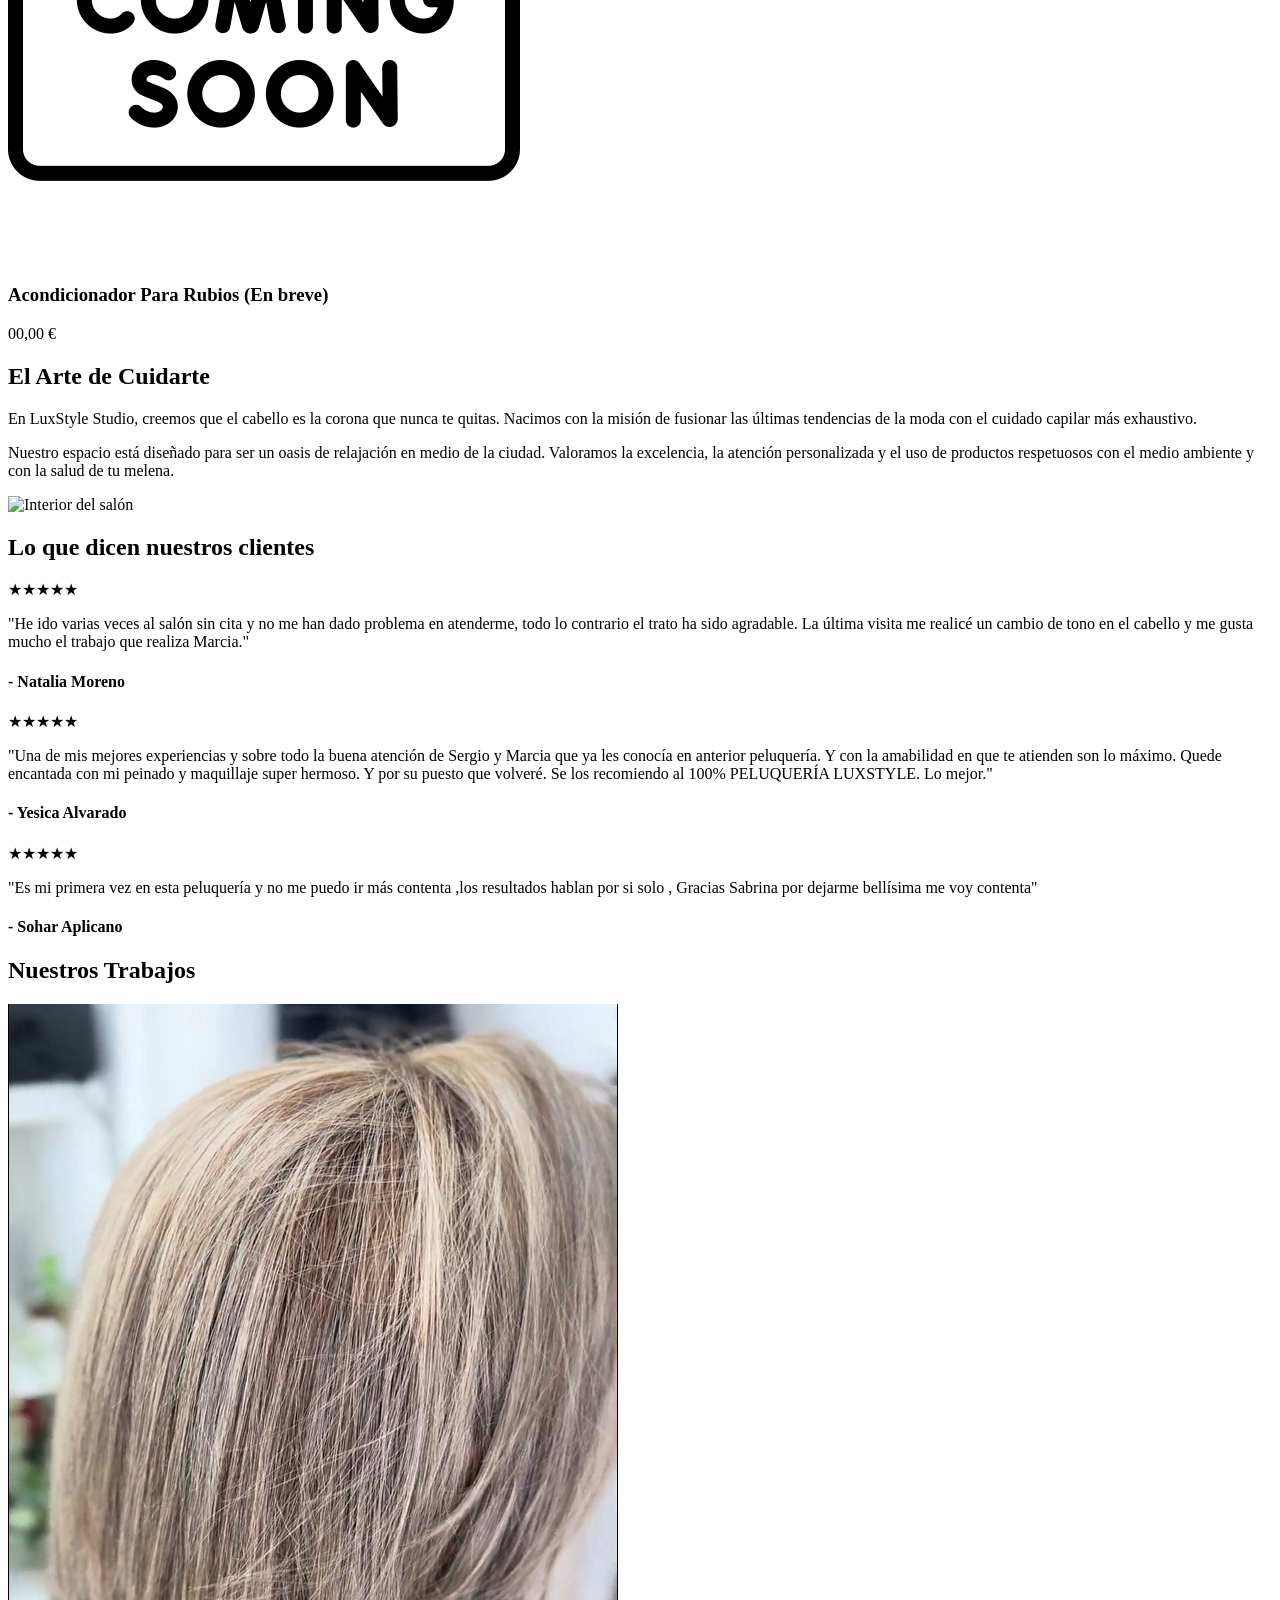
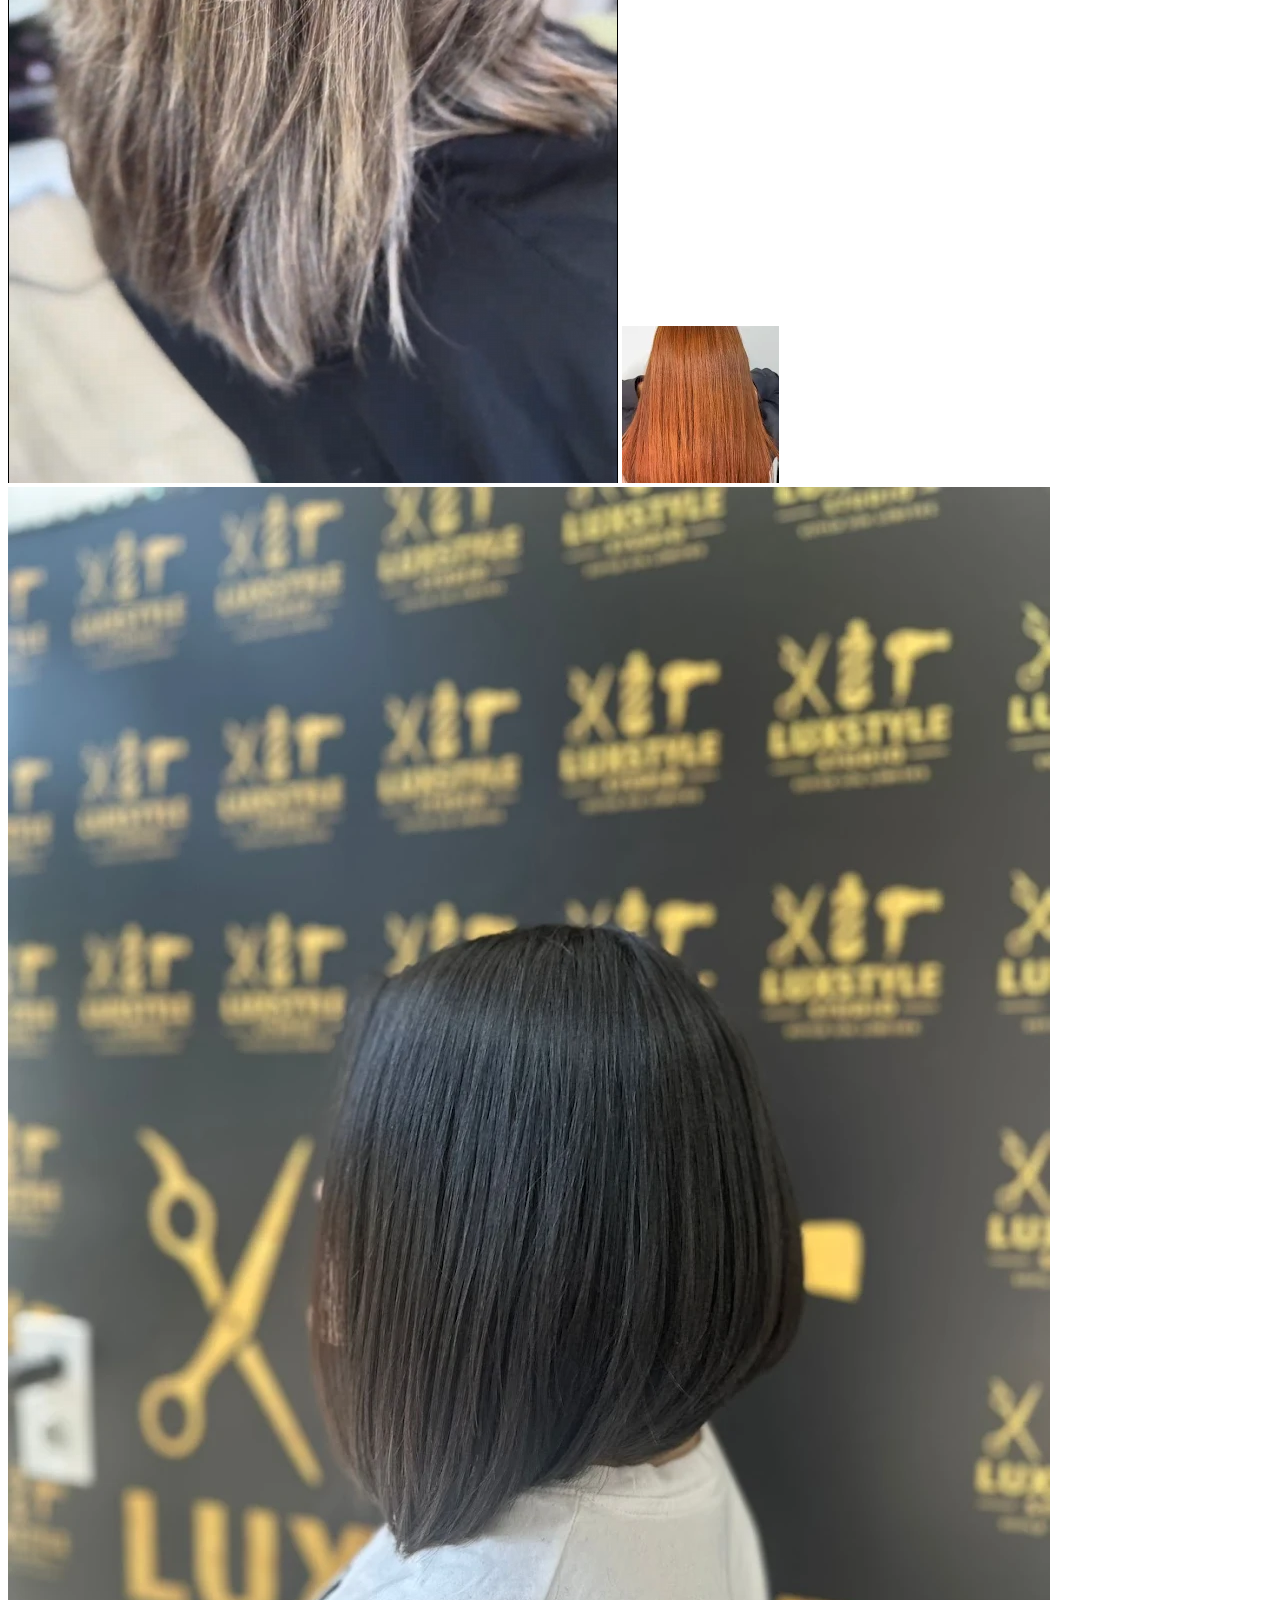
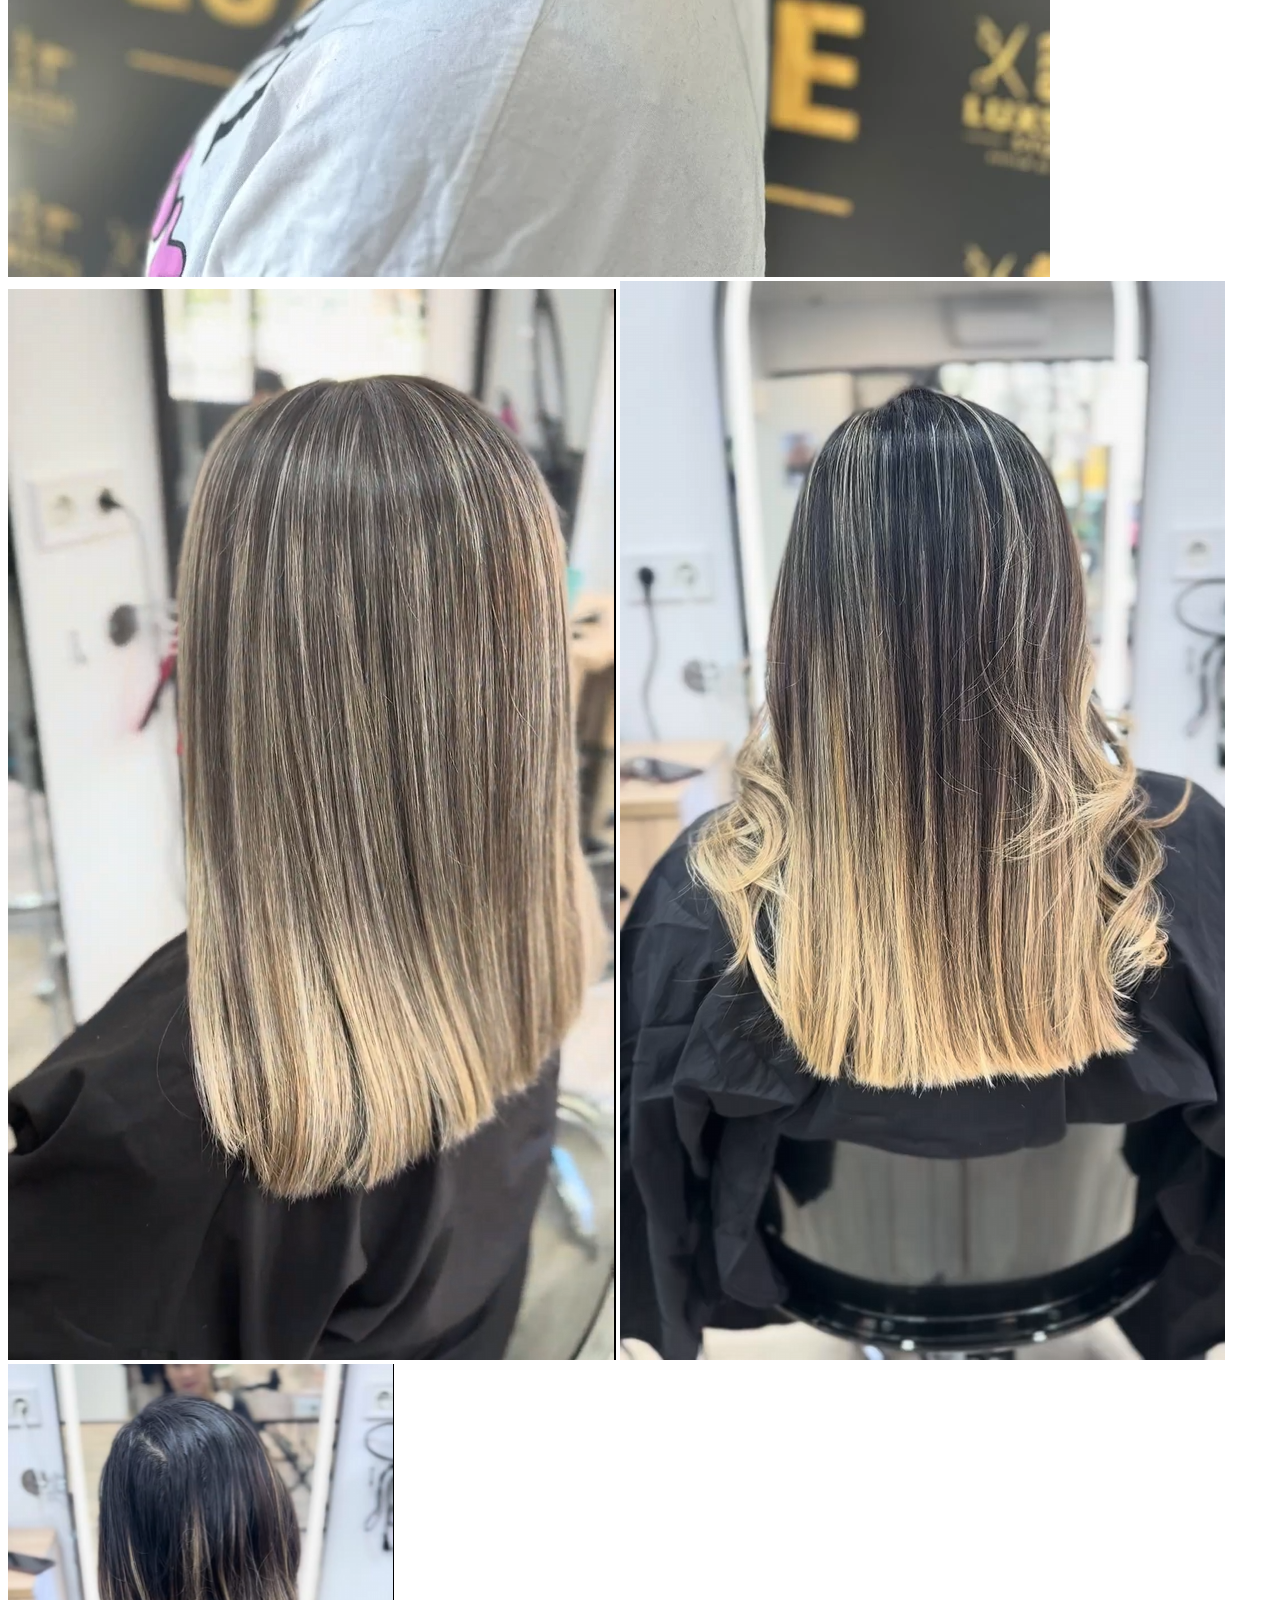
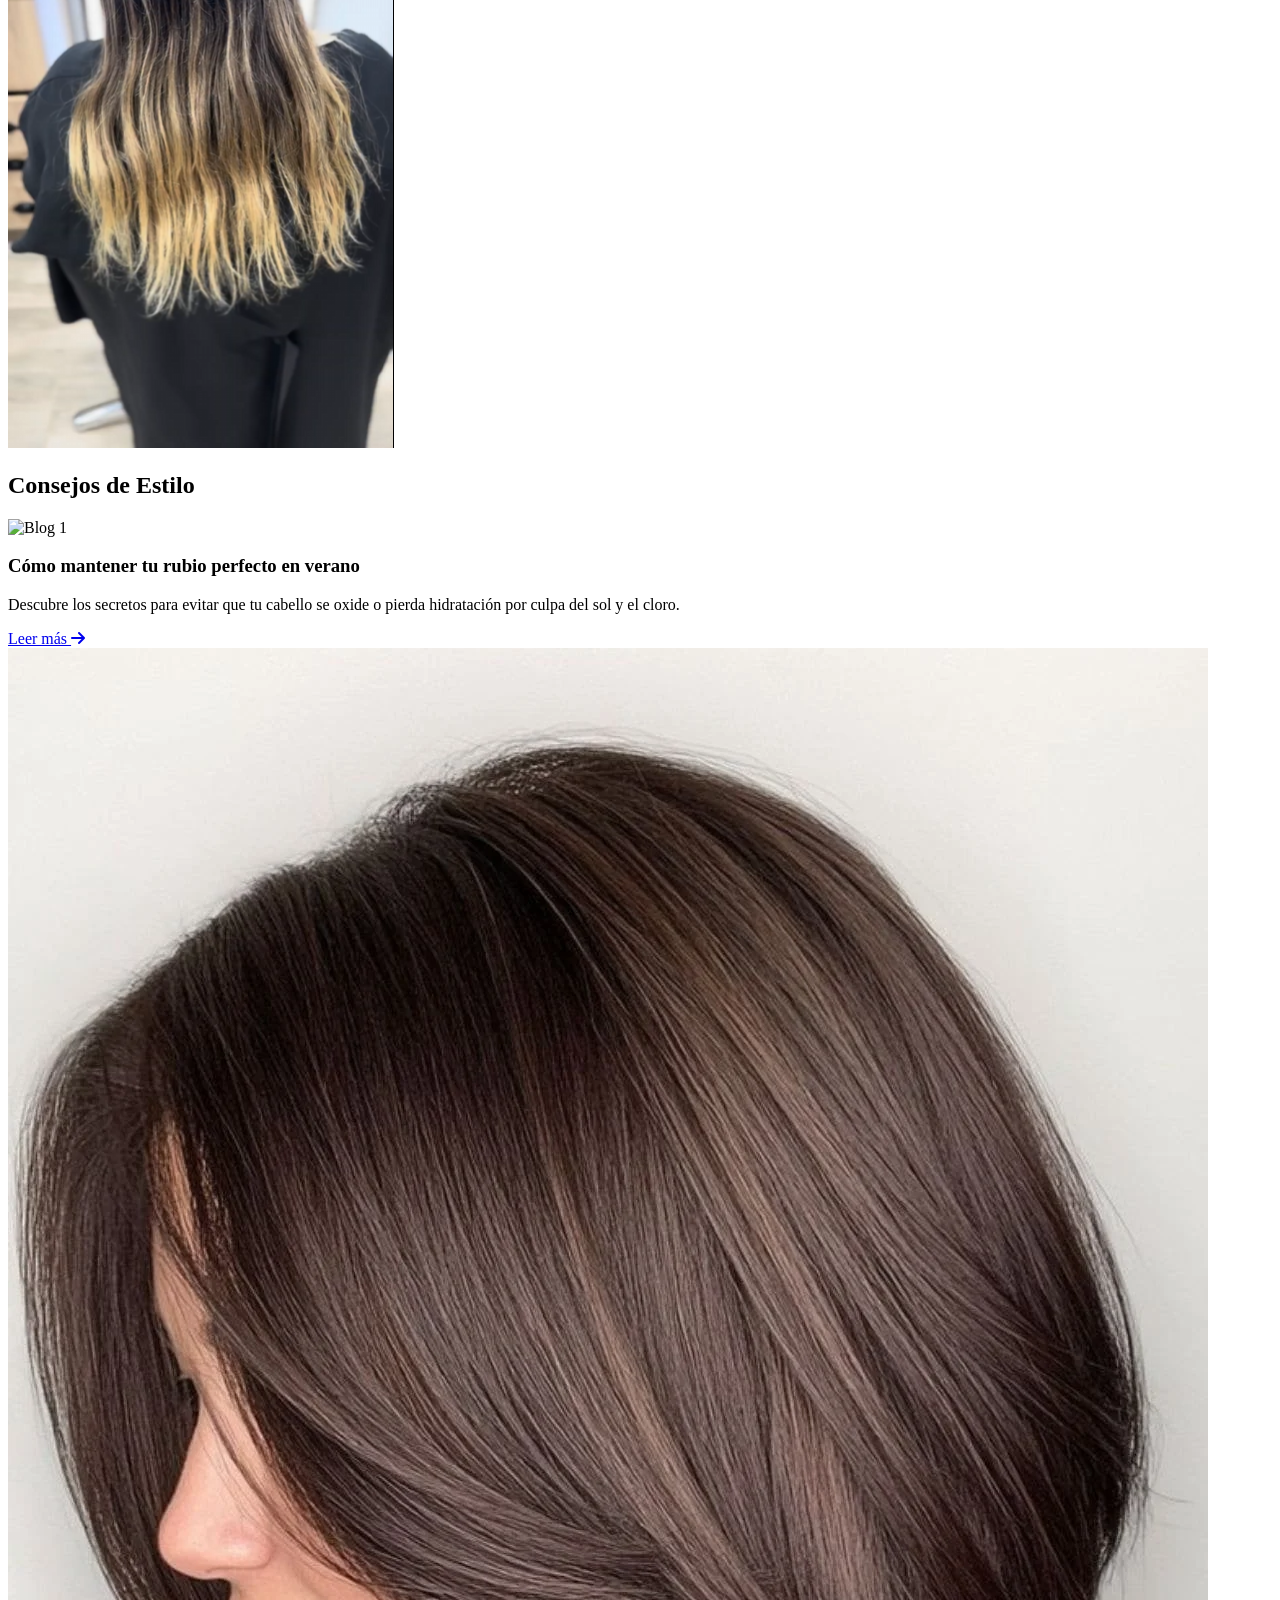
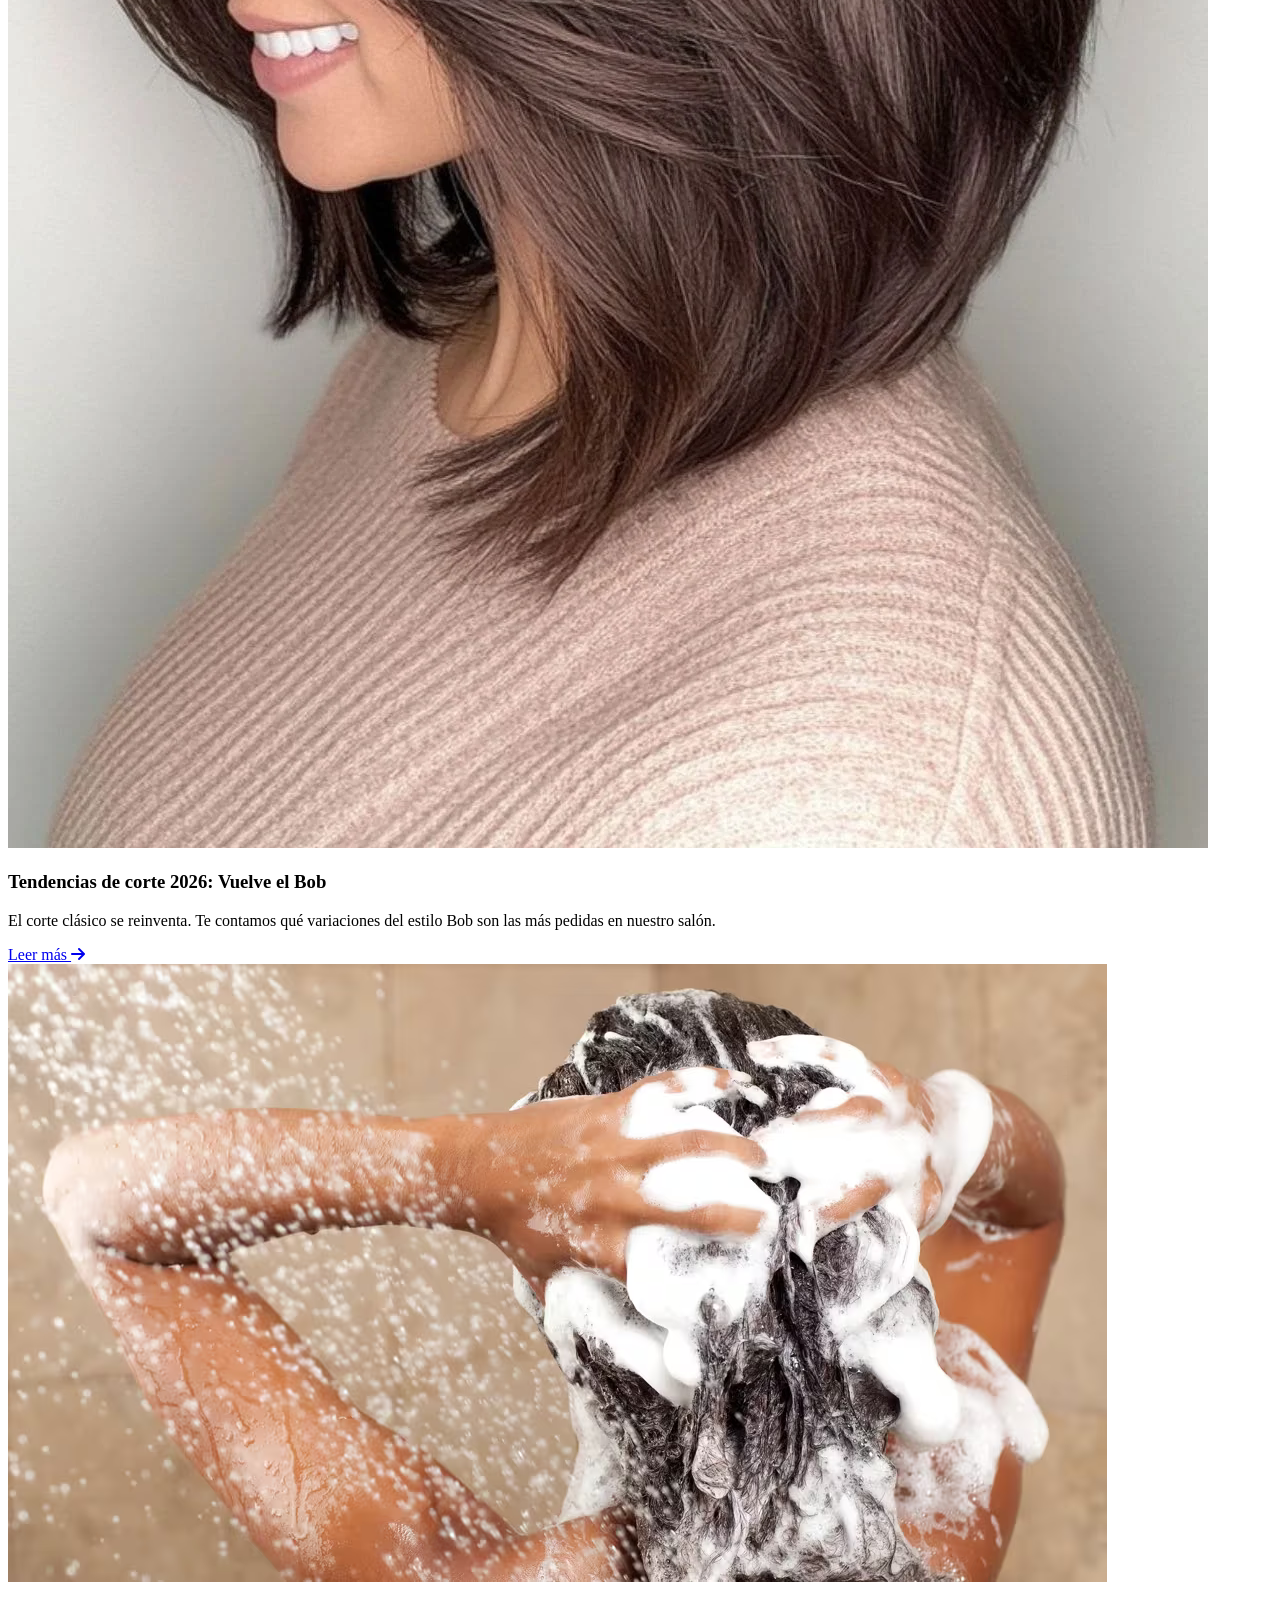
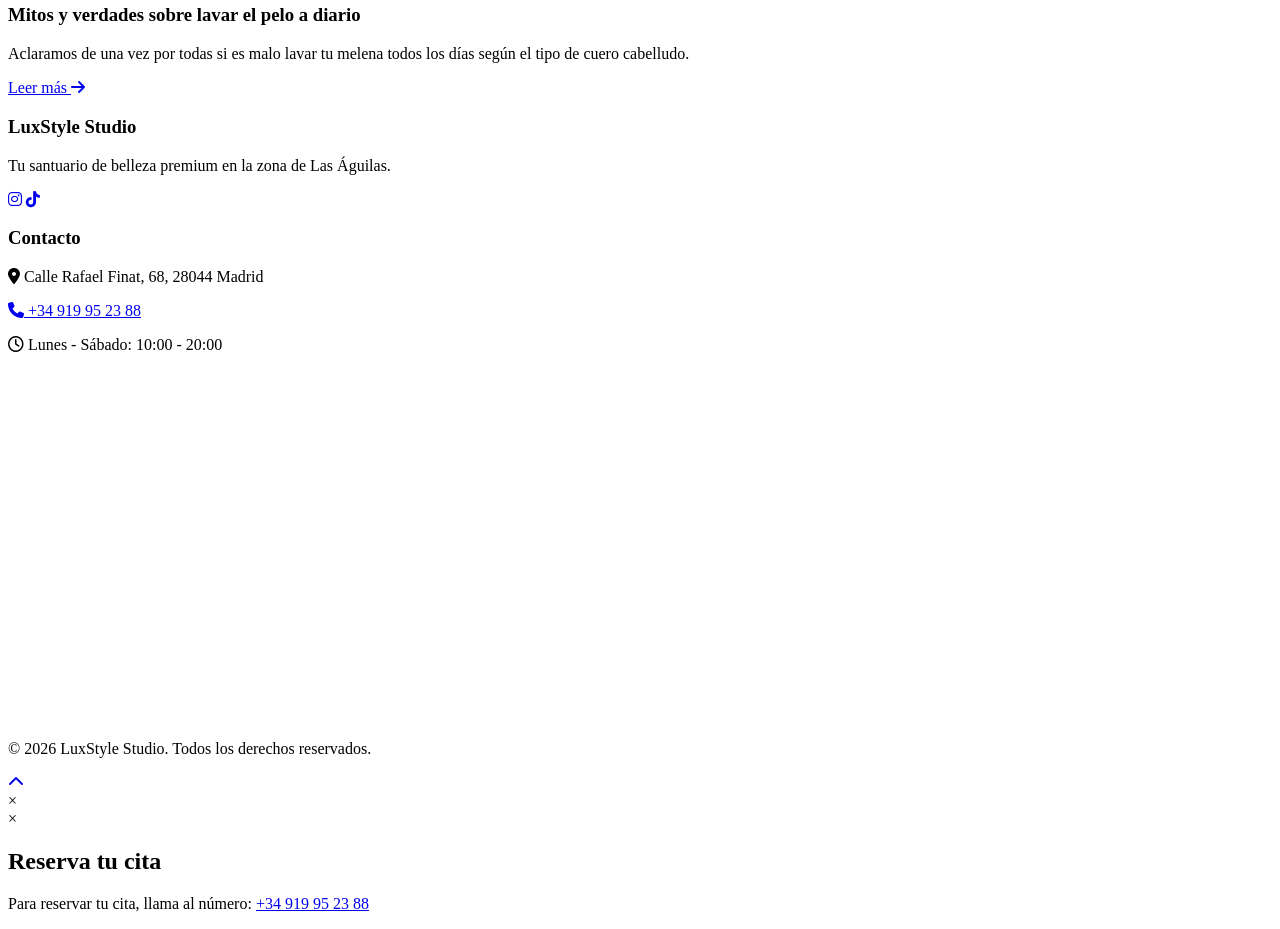
==== commit 89f6ffb4: "Update index.html" ====
--- a/index.html
+++ b/index.html
@@ -3,7 +3,7 @@
 <head>
     <meta charset="UTF-8">
     <meta name="viewport" content="width=device-width, initial-scale=1.0">
-    <title>Galería de Trabajos | LuxStyle Studio</title>
+    <title>LuxStyle Studio | Salón de Belleza Premium</title>
     <link rel="icon" type="image/jpeg" href="assets/images/luxstyle_logo.jpeg">
     <link href="https://fonts.googleapis.com/css2?family=Montserrat:wght@300;400;500;600;700&family=Playfair+Display:ital@0;1&display=swap" rel="stylesheet">
     <link rel="stylesheet" href="https://cdnjs.cloudflare.com/ajax/libs/font-awesome/6.4.0/css/all.min.css">
@@ -11,64 +11,267 @@
 </head>
 <body>
 
-    <header id="header" class="scrolled"> <div class="container header-content">
-            <a href="index.html" class="logo">LUXSTYLE <span>STUDIO</span></a>
+    <div id="loader">
+        <div class="spinner"></div>
+    </div>
+
+    <header id="header">
+        <div class="container header-content">
+            <a href="#inicio" class="logo">LUXSTYLE <span>STUDIO</span></a>
             <nav class="nav-menu">
                 <ul>
-                    <li><a href="index.html#inicio">Inicio</a></li>
-                    <li><a href="index.html#servicios">Servicios</a></li>
-                    <li><a href="gallery.html" class="active">Galería</a></li>
+                    <li><a href="#inicio">Inicio</a></li>
+                    <li><a href="#equipo">Equipo</a></li>
+                    <li><a href="#productos">Productos</a></li>
+                    <li><a href="#nosotros">Nosotros</a></li>
+                    <li><a href="#galeria">Galería</a></li>
+                    <li><a href="#blog">Blog</a></li>
                 </ul>
             </nav>
             <div class="header-actions">
-                <a href="index.html#contacto" class="btn-primary"><i class="fas fa-calendar-alt"></i> Pedir Cita</a>
+                <a href="https://www.instagram.com/luxstyle_studio" class="social-icon"><i class="fab fa-instagram"></i></a>
+                <a href="https://www.tiktok.com/@luxstylestudio4?is_from_webapp=1&sender_device=pc" class="social-icon"><i class="fab fa-tiktok"></i></a>
+                <a href="tel:+34912345678" class="btn-primary"><i class="fas fa-phone"></i> 912 345 678</a>
+                <div class="hamburger">
+                    <i class="fas fa-bars"></i>
+                </div>
             </div>
         </div>
     </header>
 
-    <div class="page-header" style="margin-top: 80px; padding: 60px 0; background: var(--light-grey); text-align: center;">
-        <h1 class="section-title">Nuestros <span>Trabajos</span></h1>
-        <p class="section-subtitle">Explora los resultados de nuestros diferentes departamentos.</p>
+    <section id="inicio" class="hero">
+        <div class="hero-content">
+            <h1>Descubre tu mejor versión</h1>
+            <p>Expertos en colorimetría, corte y cuidado capilar premium.</p>
+            <a id="reserva-btn" class="btn-gold">Reserva tu cita</a>
+        </div>
+    </section>
+
+    <section class="services-banner bg-dark-grey">
+        <div class="container grid-3">
+            <div class="service-item">
+                <i class="fas fa-cut"></i>
+                <h3>Corte & Estilo</h3>
+                <p>Diseños personalizados para resaltar tus facciones.</p>
+            </div>
+            <div class="service-item">
+                <i class="fas fa-fill-drip"></i>
+                <h3>Colorimetría</h3>
+                <p>Balayage, babylights y tintes de alta cosmética.</p>
+            </div>
+            <div class="service-item">
+                <i class="fas fa-spa"></i>
+                <h3>Tratamientos</h3>
+                <p>Hidratación profunda, keratina y bótox capilar.</p>
+            </div>
+        </div>
+    </section>
+
+    <section id="equipo" class="section-padding bg-light-grey">
+        <div class="container">
+            <h2 class="section-title">Nuestro <span>Equipo</span></h2>
+            <div class="grid-3">
+                <div class="card team-card">
+                    <img src=".\assets\images\user.png" alt="Marcia">
+                    <div class="team-info">
+                        <h3>Márcia Pereira</h3>
+                        <p class="role">Directora, Cortes, Colorimetría</p>
+                        <p>Especialista en estilismo avanzado y visagismo con años de experiencia.</p>
+                    </div>
+                </div>
+                <div class="card team-card">
+                    <img src=".\assets\images\user.png" alt="Sabrina">
+                    <div class="team-info">
+                        <h3>Sabrina</h3>
+                        <p class="role">Directora, Cortes, Colorimetría</p>
+                        <p>Apasionada por el estilismo y las técnicas de decoloración seguras.</p>
+                    </div>
+                </div>
+                <div class="card team-card">
+                    <img src=".\assets\images\user.png" alt="Sofía">
+                    <div class="team-info">
+                        <h3>Aline</h3>
+                        <p class="role">Especialista en Manicura y Pedicura</p>
+                        <p>Dedicada a ofrecer tratamientos de cuidado y belleza para manos y pies.</p>
+                    </div>
+                </div>
+            </div>
+        </div>
+    </section>
+
+    <section id="productos" class="section-padding">
+        <div class="container">
+            <h2 class="section-title">Nuestros <span>Productos</span></h2>
+            <p class="section-subtitle">Utilizamos y recomendamos estas marcas para el cuidado en casa.</p>
+            <div class="grid-4">
+                <div class="card product-card">
+                    <div class="product-img">
+                        <img src="assets\images\comingsoon.png" alt="Champú Reparador">
+                    </div>
+                    <div class="product-info">
+                        <h3>Champú Oro Líquido (En breve)</h3>
+                        <p class="price">00,00 €</p>
+                    </div>
+                </div>
+                <div class="card product-card">
+                    <div class="product-img">
+                        <img src="assets\images\comingsoon.png" alt="Mascarilla">
+                    </div>
+                    <div class="product-info">
+                        <h3>Mascarilla Nutrición Profunda (En breve)</h3>
+                        <p class="price">00,00 €</p>
+                    </div>
+                </div>
+                <div class="card product-card">
+                    <div class="product-img">
+                        <img src="assets\images\comingsoon.png" alt="Aceite Capilar">
+                    </div>
+                    <div class="product-info">
+                        <h3>Sérum Brillo Extremo (En breve)</h3>
+                        <p class="price">00,00 €</p>
+                    </div>
+                </div>
+                <div class="card product-card">
+                    <div class="product-img">
+                        <img src="assets\images\comingsoon.png" alt="Spray">
+                    </div>
+                    <div class="product-info">
+                        <h3>Acondicionador Para Rubios (En breve)</h3>
+                        <p class="price">00,00 €</p>
+                    </div>
+                </div>
+            </div>
+        </div>
+    </section>
+
+    <section id="nosotros" class="about-section section-padding bg-dark-grey">
+        <div class="container about-grid">
+            <div class="about-text">
+                <h2 class="section-title">El Arte de <span>Cuidarte</span></h2>
+                <p>En LuxStyle Studio, creemos que el cabello es la corona que nunca te quitas. Nacimos con la misión de fusionar las últimas tendencias de la moda con el cuidado capilar más exhaustivo.</p>
+                <p>Nuestro espacio está diseñado para ser un oasis de relajación en medio de la ciudad. Valoramos la excelencia, la atención personalizada y el uso de productos respetuosos con el medio ambiente y con la salud de tu melena.</p>
+            </div>
+            <div class="about-image">
+                <img src="https://images.unsplash.com/photo-1521590832167-7bcbfaa6381f?auto=format&fit=crop&q=80&w=600" alt="Interior del salón">
+            </div>
+        </div>
+    </section>
+
+    <section class="section-padding bg-light-grey">
+        <div class="container">
+            <h2 class="section-title">Lo que dicen <span>nuestros clientes</span></h2>
+            <div class="grid-3 reviews-grid">
+                <div class="review-card">
+                    <div class="stars">★★★★★</div>
+                    <p>"He ido varias veces al salón sin cita y no me han dado problema en atenderme, todo lo contrario el trato ha sido agradable.
+La última visita me realicé un cambio de tono en el cabello y me gusta mucho el trabajo que realiza Marcia."</p>
+                    <h4>- Natalia Moreno</h4>
+                </div>
+                <div class="review-card">
+                    <div class="stars">★★★★★</div>
+                    <p>"Una de mis mejores experiencias y sobre todo la buena atención de Sergio y Marcia que ya les conocía en anterior peluquería. Y con la amabilidad en que te atienden son lo máximo.
+Quede encantada con mi peinado y maquillaje super hermoso.
+Y por su puesto que volveré.
+Se los recomiendo al 100%
+PELUQUERÍA LUXSTYLE. Lo mejor."</p>
+                    <h4>- Yesica Alvarado</h4>
+                </div>
+                <div class="review-card">
+                    <div class="stars">★★★★★</div>
+                    <p>"Es mi primera vez en esta peluquería y no me puedo ir más contenta ,los resultados hablan por si solo , Gracias Sabrina por dejarme bellísima me voy contenta"</p>
+                    <h4>- Sohar Aplicano</h4>
+                </div>
+            </div>
+        </div>
+    </section>
+
+    <section id="galeria" class="section-padding">
+        <div class="container">
+            <h2 class="section-title">Nuestros <span>Trabajos</span></h2>
+            <div class="gallery-grid">
+                <img src="assets\images\trabajo1.png" alt="Peinado 1" class="gallery-img">
+                <img src="assets\images\trabajo2.png" alt="Peinado 2" class="gallery-img">
+                <img src="assets\images\trabajo3.png" alt="Peinado 3" class="gallery-img">
+                <img src="assets\images\trabajo4.png" alt="Peinado 4" class="gallery-img">
+                <img src="assets\images\trabajo5.png" alt="Peinado 5" class="gallery-img">
+                <img src="assets\images\trabajo6.png" alt="Peinado 6" class="gallery-img">
+            </div>
+        </div>
+    </section>
+
+    <section id="blog" class="section-padding bg-dark-grey">
+        <div class="container">
+            <h2 class="section-title">Consejos de <span>Estilo</span></h2>
+            <div class="grid-3">
+                <article class="blog-card">
+                    <img src="https://images.unsplash.com/photo-1527799820374-dcf8d9d4a388?auto=format&fit=crop&q=80&w=400" alt="Blog 1">
+                    <div class="blog-content">
+                        <h3>Cómo mantener tu rubio perfecto en verano</h3>
+                        <p>Descubre los secretos para evitar que tu cabello se oxide o pierda hidratación por culpa del sol y el cloro.</p>
+                        <a href="blog-rubio-verano.html" class="read-more">Leer más <i class="fas fa-arrow-right"></i></a>
+                    </div>
+                </article>
+                <article class="blog-card">
+                    <img src="assets\images\bobcut.png" alt="Blog 2">
+                    <div class="blog-content">
+                        <h3>Tendencias de corte 2026: Vuelve el Bob</h3>
+                        <p>El corte clásico se reinventa. Te contamos qué variaciones del estilo Bob son las más pedidas en nuestro salón.</p>
+                        <a href="blog-tendencias-bob.html" class="read-more">Leer más <i class="fas fa-arrow-right"></i></a>
+                    </div>
+                </article>
+                <article class="blog-card">
+                    <img src="assets\images\mitos-lavar-pelo.png" alt="Blog 3">
+                    <div class="blog-content">
+                        <h3>Mitos y verdades sobre lavar el pelo a diario</h3>
+                        <p>Aclaramos de una vez por todas si es malo lavar tu melena todos los días según el tipo de cuero cabelludo.</p>
+                        <a href="blog-mitos-lavar-pelo.html" class="read-more">Leer más <i class="fas fa-arrow-right"></i></a>
+                    </div>
+                </article>
+            </div>
+        </div>
+    </section>
+
+    <footer id="contacto" class="footer">
+        <div class="container grid-3">
+            <div class="footer-info">
+                <h3>LuxStyle Studio</h3>
+                <p>Tu santuario de belleza premium en la zona de Las Águilas.</p>
+                <div class="social-links">
+                <a href="https://www.instagram.com/luxstyle_studio" class="social-icon"><i class="fab fa-instagram"></i></a>
+                <a href="https://www.tiktok.com/@luxstylestudio4?is_from_webapp=1&sender_device=pc" class="social-icon"><i class="fab fa-tiktok"></i></a>
+                </div>
+            </div>
+            <div class="footer-contact">
+                <h3>Contacto</h3>
+                <p><i class="fas fa-map-marker-alt"></i> Calle Rafael Finat, 68, 28044 Madrid</p>
+                <p><a href="tel:+34 919 95 23 88"><i class="fas fa-phone"></i> +34 919 95 23 88</a></p>
+                <p><i class="far fa-clock"></i> Lunes - Sábado: 10:00 - 20:00</p>
+            </div>
+            <div class="footer-map">
+                <iframe src="https://www.google.com/maps/embed?pb=!1m18!1m12!1m3!1d687.6481259319892!2d-3.7735075676617567!3d40.375528634008546!2m3!1f0!2f0!3f0!3m2!1i1024!2i768!4f13.1!3m3!1m2!1s0xd41897bcb2bdd5d%3A0x6f4ea6c91b0cea3f!2sLUXSTYLE%20Studio!5e1!3m2!1spt-BR!2ses!4v1774900645872!5m2!1spt-BR!2ses" width="600" height="350" style="border:0;" allowfullscreen="" loading="lazy" referrerpolicy="no-referrer-when-downgrade"></iframe> 
+                
+            </div>
+        </div>
+        <div class="footer-bottom">
+            <p>&copy; 2026 LuxStyle Studio. Todos los derechos reservados.</p>
+        </div>
+    </footer>
+
+    <a href="#inicio" id="back-to-top"><i class="fas fa-chevron-up"></i></a>
+
+    <div id="lightbox" class="lightbox">
+        <span class="close-lightbox">&times;</span>
+        <img class="lightbox-content" id="lightbox-img">
     </div>
 
-    <section class="section-padding">
-        <div class="container">
-            <h2 class="category-title"><i class="fas fa-cut"></i> Peluquería & Color</h2>
-            <div class="gallery-grid">
-                <img src="assets/images/trabajo1.png" alt="Trabajo Peluquería 1" class="gallery-img">
-                <img src="assets/images/trabajo2.png" alt="Trabajo Peluquería 2" class="gallery-img">
-                <img src="assets/images/trabajo3.png" alt="Trabajo Peluquería 3" class="gallery-img">
-            </div>
-        </div>
-    </section>
-
-    <section class="section-padding bg-light-grey">
-        <div class="container">
-            <h2 class="category-title"><i class="fas fa-eye"></i> Estética Facial & Pestañas</h2>
-            <div class="gallery-grid">
-                <img src="assets/images/trabajo4.png" alt="Trabajo Estética 1" class="gallery-img">
-                <img src="assets/images/trabajo5.png" alt="Trabajo Estética 2" class="gallery-img">
-                <img src="assets/images/trabajo6.png" alt="Trabajo Estética 3" class="gallery-img">
-            </div>
-        </div>
-    </section>
-
-    <section class="section-padding">
-        <div class="container">
-            <h2 class="category-title"><i class="fas fa-hand-sparkles"></i> Manicura & Pedicura</h2>
-            <div class="gallery-grid">
-                <div style="height: 300px; background: #eee; display: flex; align-items:center; justify-content:center; color:#999; border: 1px dashed #ccc;">[Imagen Uñas]</div>
-                <div style="height: 300px; background: #eee; display: flex; align-items:center; justify-content:center; color:#999; border: 1px dashed #ccc;">[Imagen Uñas]</div>
-                <div style="height: 300px; background: #eee; display: flex; align-items:center; justify-content:center; color:#999; border: 1px dashed #ccc;">[Imagen Uñas]</div>
-            </div>
-        </div>
-    </section>
-
-    <footer id="contacto" class="footer">
-        <div class="footer-bottom" style="margin-top:0; padding-bottom: 20px;">
-            <p>© 2026 LuxStyle Studio. Todos los derechos reservados.</p>
-        </div>
-    </footer>
-
+    <div id="reserva-modal" class="modal">
+        <div class="modal-content">
+            <span class="close-modal">&times;</span>
+            <h2>Reserva tu cita</h2>
+            <p>Para reservar tu cita, llama al número: <a href="tel:+34919952388">+34 919 95 23 88</a></p>
+        </div>
+    </div>
+
+    <script src="script.js"></script>
 </body>
 </html>
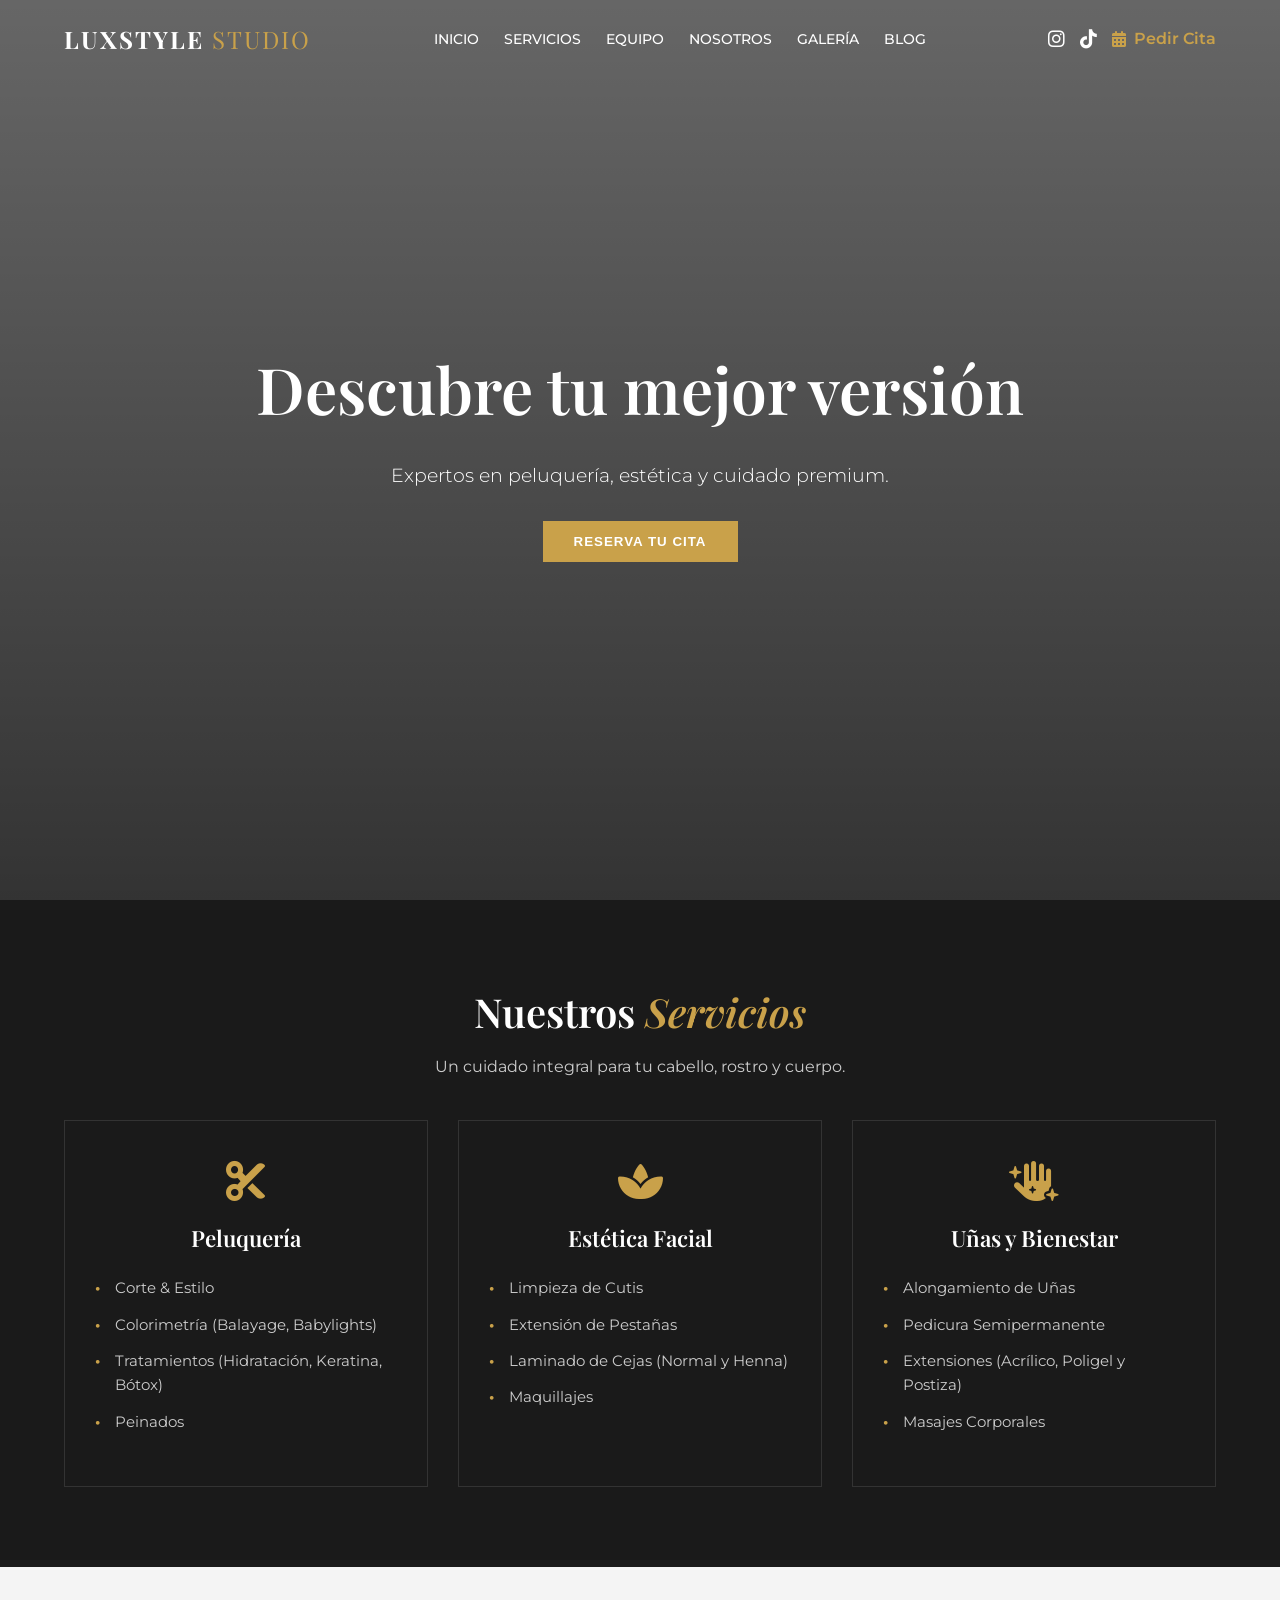
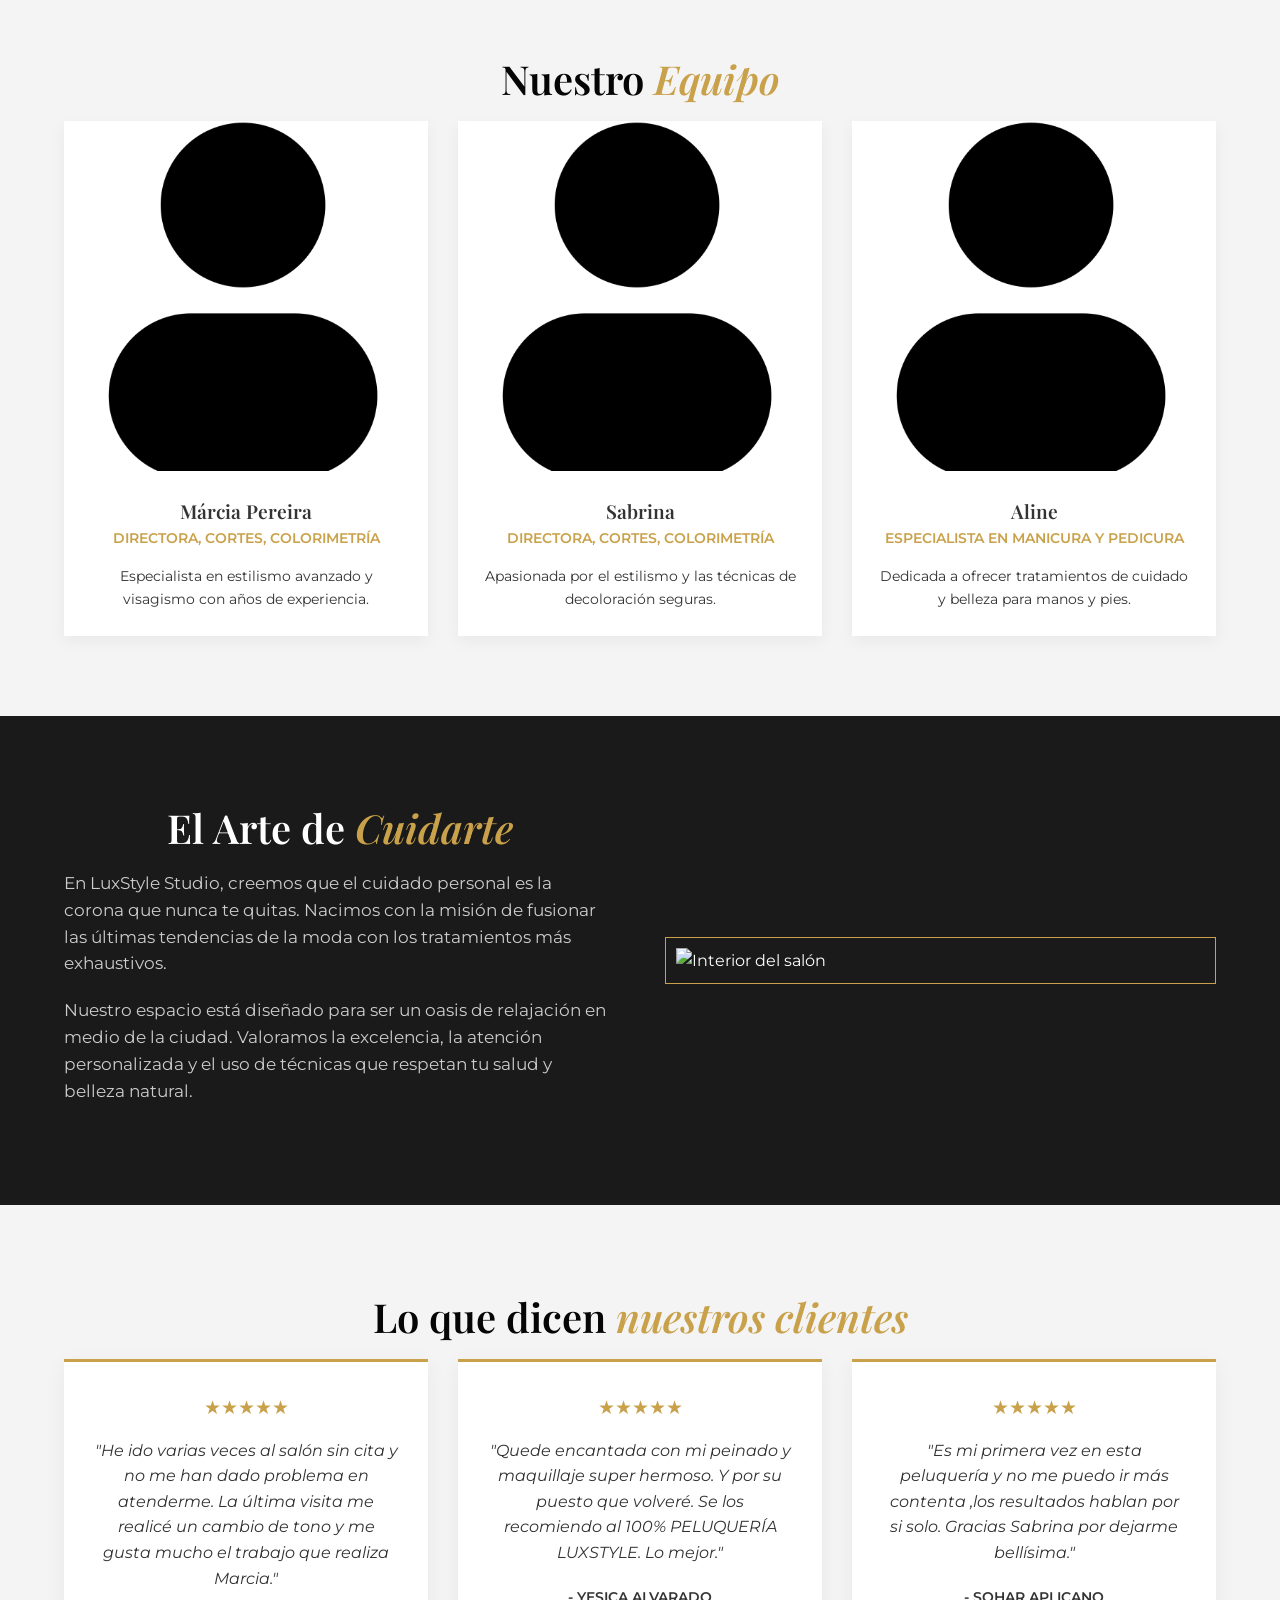
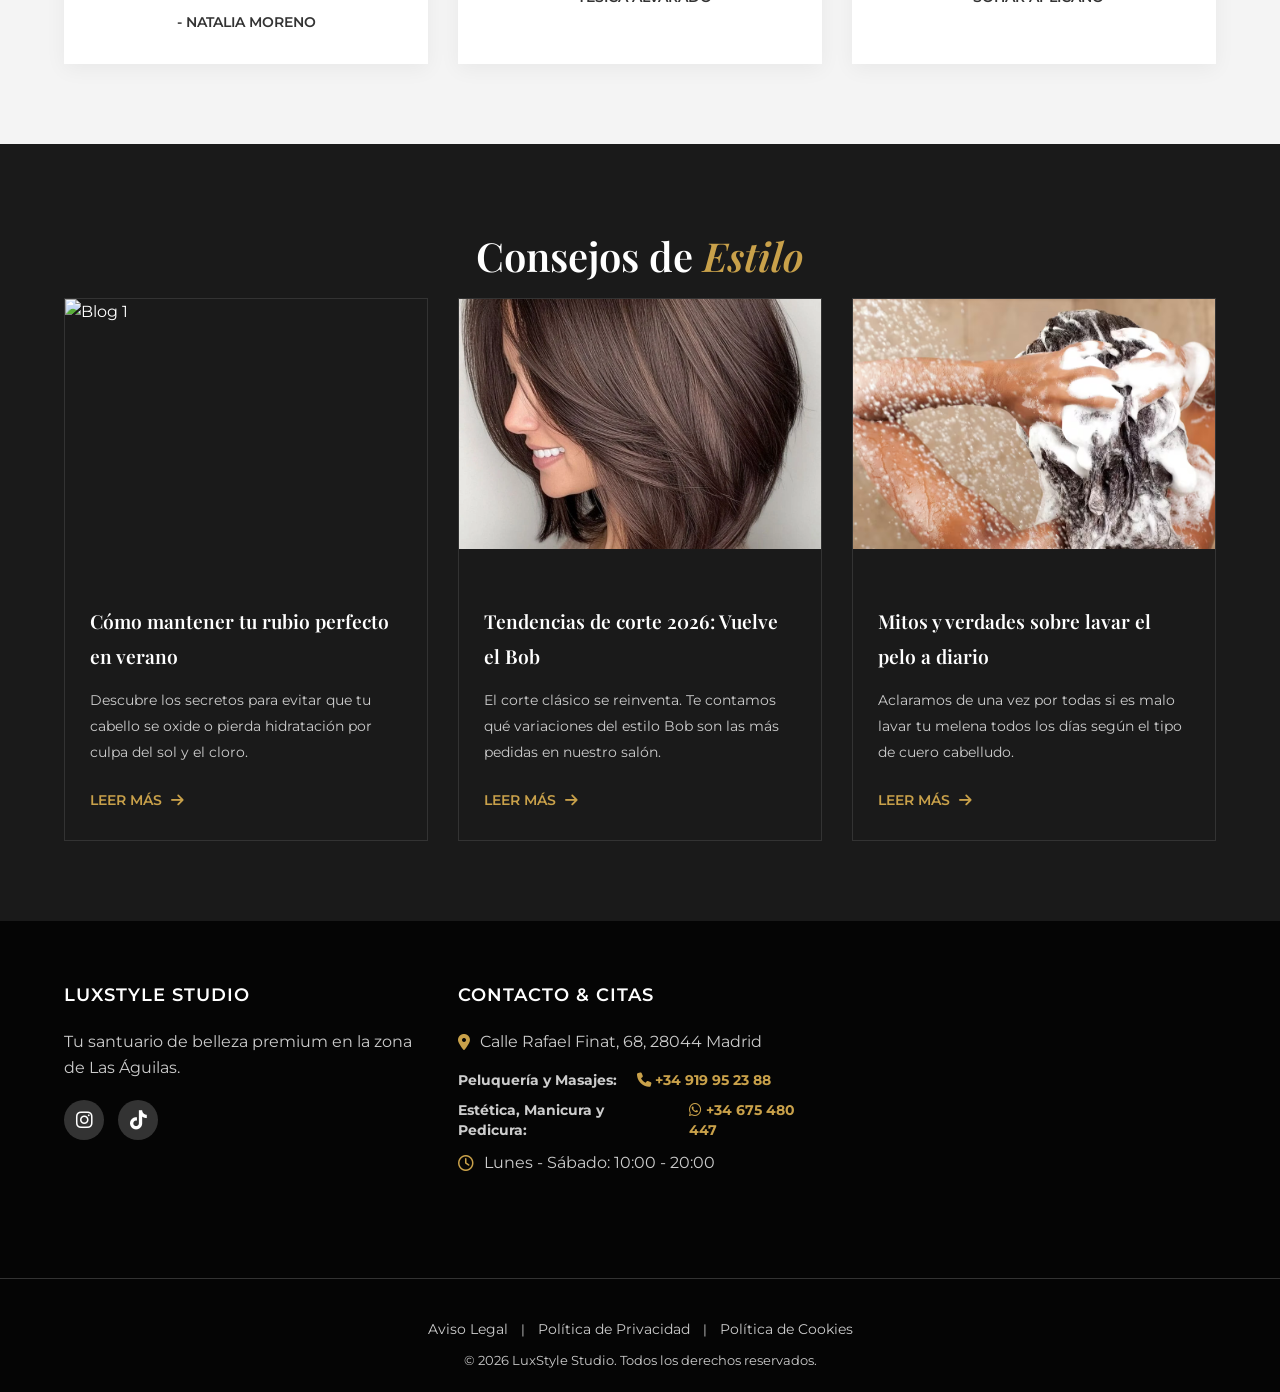
==== commit 3d646a79: "Update index.html" ====
--- a/index.html
+++ b/index.html
@@ -17,21 +17,21 @@
 
     <header id="header">
         <div class="container header-content">
-            <a href="#inicio" class="logo">LUXSTYLE <span>STUDIO</span></a>
+            <a href="index.html" class="logo">LUXSTYLE <span>STUDIO</span></a>
             <nav class="nav-menu">
                 <ul>
                     <li><a href="#inicio">Inicio</a></li>
+                    <li><a href="#servicios">Servicios</a></li>
                     <li><a href="#equipo">Equipo</a></li>
-                    <li><a href="#productos">Productos</a></li>
                     <li><a href="#nosotros">Nosotros</a></li>
-                    <li><a href="#galeria">Galería</a></li>
+                    <li><a href="gallery.html">Galería</a></li>
                     <li><a href="#blog">Blog</a></li>
                 </ul>
             </nav>
             <div class="header-actions">
-                <a href="https://www.instagram.com/luxstyle_studio" class="social-icon"><i class="fab fa-instagram"></i></a>
-                <a href="https://www.tiktok.com/@luxstylestudio4?is_from_webapp=1&sender_device=pc" class="social-icon"><i class="fab fa-tiktok"></i></a>
-                <a href="tel:+34912345678" class="btn-primary"><i class="fas fa-phone"></i> 912 345 678</a>
+                <a href="https://www.instagram.com/luxstyle_studio" class="social-icon" target="_blank"><i class="fab fa-instagram"></i></a>
+                <a href="https://www.tiktok.com/@luxstylestudio4?is_from_webapp=1&sender_device=pc" class="social-icon" target="_blank"><i class="fab fa-tiktok"></i></a>
+                <a href="#" class="btn-primary open-modal-btn"><i class="fas fa-calendar-alt"></i> Pedir Cita</a>
                 <div class="hamburger">
                     <i class="fas fa-bars"></i>
                 </div>
@@ -42,27 +42,49 @@
     <section id="inicio" class="hero">
         <div class="hero-content">
             <h1>Descubre tu mejor versión</h1>
-            <p>Expertos en colorimetría, corte y cuidado capilar premium.</p>
-            <a id="reserva-btn" class="btn-gold">Reserva tu cita</a>
-        </div>
-    </section>
-
-    <section class="services-banner bg-dark-grey">
-        <div class="container grid-3">
-            <div class="service-item">
-                <i class="fas fa-cut"></i>
-                <h3>Corte & Estilo</h3>
-                <p>Diseños personalizados para resaltar tus facciones.</p>
-            </div>
-            <div class="service-item">
-                <i class="fas fa-fill-drip"></i>
-                <h3>Colorimetría</h3>
-                <p>Balayage, babylights y tintes de alta cosmética.</p>
-            </div>
-            <div class="service-item">
-                <i class="fas fa-spa"></i>
-                <h3>Tratamientos</h3>
-                <p>Hidratación profunda, keratina y bótox capilar.</p>
+            <p>Expertos en peluquería, estética y cuidado premium.</p>
+            <button id="reserva-btn" class="btn-gold open-modal-btn">Reserva tu cita</button>
+        </div>
+    </section>
+
+    <section id="servicios" class="section-padding bg-dark-grey">
+        <div class="container">
+            <h2 class="section-title text-white">Nuestros <span>Servicios</span></h2>
+            <p class="section-subtitle text-light">Un cuidado integral para tu cabello, rostro y cuerpo.</p>
+            
+            <div class="grid-3">
+                <div class="service-card">
+                    <i class="fas fa-cut"></i>
+                    <h3>Peluquería</h3>
+                    <ul class="service-list">
+                        <li>Corte & Estilo</li>
+                        <li>Colorimetría (Balayage, Babylights)</li>
+                        <li>Tratamientos (Hidratación, Keratina, Bótox)</li>
+                        <li>Peinados</li>
+                    </ul>
+                </div>
+
+                <div class="service-card">
+                    <i class="fas fa-spa"></i>
+                    <h3>Estética Facial</h3>
+                    <ul class="service-list">
+                        <li>Limpieza de Cutis</li>
+                        <li>Extensión de Pestañas</li>
+                        <li>Laminado de Cejas (Normal y Henna)</li>
+                        <li>Maquillajes</li>
+                    </ul>
+                </div>
+
+                <div class="service-card">
+                    <i class="fas fa-hand-sparkles"></i>
+                    <h3>Uñas y Bienestar</h3>
+                    <ul class="service-list">
+                        <li>Alongamiento de Uñas</li>
+                        <li>Pedicura Semipermanente</li>
+                        <li>Extensiones (Acrílico, Poligel y Postiza)</li>
+                        <li>Masajes Corporales</li>
+                    </ul>
+                </div>
             </div>
         </div>
     </section>
@@ -72,7 +94,7 @@
             <h2 class="section-title">Nuestro <span>Equipo</span></h2>
             <div class="grid-3">
                 <div class="card team-card">
-                    <img src=".\assets\images\user.png" alt="Marcia">
+                    <img src="assets/images/user.png" alt="Marcia">
                     <div class="team-info">
                         <h3>Márcia Pereira</h3>
                         <p class="role">Directora, Cortes, Colorimetría</p>
@@ -80,7 +102,7 @@
                     </div>
                 </div>
                 <div class="card team-card">
-                    <img src=".\assets\images\user.png" alt="Sabrina">
+                    <img src="assets/images/user.png" alt="Sabrina">
                     <div class="team-info">
                         <h3>Sabrina</h3>
                         <p class="role">Directora, Cortes, Colorimetría</p>
@@ -88,7 +110,7 @@
                     </div>
                 </div>
                 <div class="card team-card">
-                    <img src=".\assets\images\user.png" alt="Sofía">
+                    <img src="assets/images/user.png" alt="Aline">
                     <div class="team-info">
                         <h3>Aline</h3>
                         <p class="role">Especialista en Manicura y Pedicura</p>
@@ -99,57 +121,12 @@
         </div>
     </section>
 
-    <section id="productos" class="section-padding">
-        <div class="container">
-            <h2 class="section-title">Nuestros <span>Productos</span></h2>
-            <p class="section-subtitle">Utilizamos y recomendamos estas marcas para el cuidado en casa.</p>
-            <div class="grid-4">
-                <div class="card product-card">
-                    <div class="product-img">
-                        <img src="assets\images\comingsoon.png" alt="Champú Reparador">
-                    </div>
-                    <div class="product-info">
-                        <h3>Champú Oro Líquido (En breve)</h3>
-                        <p class="price">00,00 €</p>
-                    </div>
-                </div>
-                <div class="card product-card">
-                    <div class="product-img">
-                        <img src="assets\images\comingsoon.png" alt="Mascarilla">
-                    </div>
-                    <div class="product-info">
-                        <h3>Mascarilla Nutrición Profunda (En breve)</h3>
-                        <p class="price">00,00 €</p>
-                    </div>
-                </div>
-                <div class="card product-card">
-                    <div class="product-img">
-                        <img src="assets\images\comingsoon.png" alt="Aceite Capilar">
-                    </div>
-                    <div class="product-info">
-                        <h3>Sérum Brillo Extremo (En breve)</h3>
-                        <p class="price">00,00 €</p>
-                    </div>
-                </div>
-                <div class="card product-card">
-                    <div class="product-img">
-                        <img src="assets\images\comingsoon.png" alt="Spray">
-                    </div>
-                    <div class="product-info">
-                        <h3>Acondicionador Para Rubios (En breve)</h3>
-                        <p class="price">00,00 €</p>
-                    </div>
-                </div>
-            </div>
-        </div>
-    </section>
-
     <section id="nosotros" class="about-section section-padding bg-dark-grey">
         <div class="container about-grid">
             <div class="about-text">
-                <h2 class="section-title">El Arte de <span>Cuidarte</span></h2>
-                <p>En LuxStyle Studio, creemos que el cabello es la corona que nunca te quitas. Nacimos con la misión de fusionar las últimas tendencias de la moda con el cuidado capilar más exhaustivo.</p>
-                <p>Nuestro espacio está diseñado para ser un oasis de relajación en medio de la ciudad. Valoramos la excelencia, la atención personalizada y el uso de productos respetuosos con el medio ambiente y con la salud de tu melena.</p>
+                <h2 class="section-title text-white">El Arte de <span>Cuidarte</span></h2>
+                <p>En LuxStyle Studio, creemos que el cuidado personal es la corona que nunca te quitas. Nacimos con la misión de fusionar las últimas tendencias de la moda con los tratamientos más exhaustivos.</p>
+                <p>Nuestro espacio está diseñado para ser un oasis de relajación en medio de la ciudad. Valoramos la excelencia, la atención personalizada y el uso de técnicas que respetan tu salud y belleza natural.</p>
             </div>
             <div class="about-image">
                 <img src="https://images.unsplash.com/photo-1521590832167-7bcbfaa6381f?auto=format&fit=crop&q=80&w=600" alt="Interior del salón">
@@ -163,45 +140,26 @@
             <div class="grid-3 reviews-grid">
                 <div class="review-card">
                     <div class="stars">★★★★★</div>
-                    <p>"He ido varias veces al salón sin cita y no me han dado problema en atenderme, todo lo contrario el trato ha sido agradable.
-La última visita me realicé un cambio de tono en el cabello y me gusta mucho el trabajo que realiza Marcia."</p>
+                    <p>"He ido varias veces al salón sin cita y no me han dado problema en atenderme. La última visita me realicé un cambio de tono y me gusta mucho el trabajo que realiza Marcia."</p>
                     <h4>- Natalia Moreno</h4>
                 </div>
                 <div class="review-card">
                     <div class="stars">★★★★★</div>
-                    <p>"Una de mis mejores experiencias y sobre todo la buena atención de Sergio y Marcia que ya les conocía en anterior peluquería. Y con la amabilidad en que te atienden son lo máximo.
-Quede encantada con mi peinado y maquillaje super hermoso.
-Y por su puesto que volveré.
-Se los recomiendo al 100%
-PELUQUERÍA LUXSTYLE. Lo mejor."</p>
+                    <p>"Quede encantada con mi peinado y maquillaje super hermoso. Y por su puesto que volveré. Se los recomiendo al 100% PELUQUERÍA LUXSTYLE. Lo mejor."</p>
                     <h4>- Yesica Alvarado</h4>
                 </div>
                 <div class="review-card">
                     <div class="stars">★★★★★</div>
-                    <p>"Es mi primera vez en esta peluquería y no me puedo ir más contenta ,los resultados hablan por si solo , Gracias Sabrina por dejarme bellísima me voy contenta"</p>
+                    <p>"Es mi primera vez en esta peluquería y no me puedo ir más contenta ,los resultados hablan por si solo. Gracias Sabrina por dejarme bellísima."</p>
                     <h4>- Sohar Aplicano</h4>
                 </div>
             </div>
         </div>
     </section>
 
-    <section id="galeria" class="section-padding">
-        <div class="container">
-            <h2 class="section-title">Nuestros <span>Trabajos</span></h2>
-            <div class="gallery-grid">
-                <img src="assets\images\trabajo1.png" alt="Peinado 1" class="gallery-img">
-                <img src="assets\images\trabajo2.png" alt="Peinado 2" class="gallery-img">
-                <img src="assets\images\trabajo3.png" alt="Peinado 3" class="gallery-img">
-                <img src="assets\images\trabajo4.png" alt="Peinado 4" class="gallery-img">
-                <img src="assets\images\trabajo5.png" alt="Peinado 5" class="gallery-img">
-                <img src="assets\images\trabajo6.png" alt="Peinado 6" class="gallery-img">
-            </div>
-        </div>
-    </section>
-
     <section id="blog" class="section-padding bg-dark-grey">
         <div class="container">
-            <h2 class="section-title">Consejos de <span>Estilo</span></h2>
+            <h2 class="section-title text-white">Consejos de <span>Estilo</span></h2>
             <div class="grid-3">
                 <article class="blog-card">
                     <img src="https://images.unsplash.com/photo-1527799820374-dcf8d9d4a388?auto=format&fit=crop&q=80&w=400" alt="Blog 1">
@@ -212,7 +170,7 @@
                     </div>
                 </article>
                 <article class="blog-card">
-                    <img src="assets\images\bobcut.png" alt="Blog 2">
+                    <img src="assets/images/bobcut.png" alt="Blog 2">
                     <div class="blog-content">
                         <h3>Tendencias de corte 2026: Vuelve el Bob</h3>
                         <p>El corte clásico se reinventa. Te contamos qué variaciones del estilo Bob son las más pedidas en nuestro salón.</p>
@@ -220,7 +178,7 @@
                     </div>
                 </article>
                 <article class="blog-card">
-                    <img src="assets\images\mitos-lavar-pelo.png" alt="Blog 3">
+                    <img src="assets/images/mitos-lavar-pelo.png" alt="Blog 3">
                     <div class="blog-content">
                         <h3>Mitos y verdades sobre lavar el pelo a diario</h3>
                         <p>Aclaramos de una vez por todas si es malo lavar tu melena todos los días según el tipo de cuero cabelludo.</p>
@@ -237,41 +195,80 @@
                 <h3>LuxStyle Studio</h3>
                 <p>Tu santuario de belleza premium en la zona de Las Águilas.</p>
                 <div class="social-links">
-                <a href="https://www.instagram.com/luxstyle_studio" class="social-icon"><i class="fab fa-instagram"></i></a>
-                <a href="https://www.tiktok.com/@luxstylestudio4?is_from_webapp=1&sender_device=pc" class="social-icon"><i class="fab fa-tiktok"></i></a>
+                    <a href="https://www.instagram.com/luxstyle_studio" class="social-icon" target="_blank"><i class="fab fa-instagram"></i></a>
+                    <a href="https://www.tiktok.com/@luxstylestudio4?is_from_webapp=1&sender_device=pc" class="social-icon" target="_blank"><i class="fab fa-tiktok"></i></a>
                 </div>
             </div>
             <div class="footer-contact">
-                <h3>Contacto</h3>
+                <h3>Contacto & Citas</h3>
                 <p><i class="fas fa-map-marker-alt"></i> Calle Rafael Finat, 68, 28044 Madrid</p>
-                <p><a href="tel:+34 919 95 23 88"><i class="fas fa-phone"></i> +34 919 95 23 88</a></p>
+                <p class="contact-dept"><strong>Peluquería y Masajes:</strong><br>
+                <a href="tel:+34919952388"><i class="fas fa-phone"></i> +34 919 95 23 88</a></p>
+                <p class="contact-dept"><strong>Estética, Manicura y Pedicura:</strong><br>
+                <a href="tel:+34675480447"><i class="fab fa-whatsapp"></i> +34 675 480 447</a></p>
                 <p><i class="far fa-clock"></i> Lunes - Sábado: 10:00 - 20:00</p>
             </div>
             <div class="footer-map">
-                <iframe src="https://www.google.com/maps/embed?pb=!1m18!1m12!1m3!1d687.6481259319892!2d-3.7735075676617567!3d40.375528634008546!2m3!1f0!2f0!3f0!3m2!1i1024!2i768!4f13.1!3m3!1m2!1s0xd41897bcb2bdd5d%3A0x6f4ea6c91b0cea3f!2sLUXSTYLE%20Studio!5e1!3m2!1spt-BR!2ses!4v1774900645872!5m2!1spt-BR!2ses" width="600" height="350" style="border:0;" allowfullscreen="" loading="lazy" referrerpolicy="no-referrer-when-downgrade"></iframe> 
-                
+                <iframe src="https://www.google.com/maps/embed?pb=!1m18!1m12!1m3!1d3038.9328570390875!2d-3.7663229!3d40.3881476!2m3!1f0!2f0!3f0!3m2!1i1024!2i768!4f13.1!3m3!1m2!1s0xd4189e3f173df53%3A0x6b4fb0f4b39b008d!2sC.%20de%20Rafael%20Finat%2C%2068%2C%20Latina%2C%2028044%20Madrid!5e0!3m2!1sen!2ses!4v1700000000000" width="100%" height="250" style="border:0;" allowfullscreen="" loading="lazy" referrerpolicy="no-referrer-when-downgrade"></iframe> 
             </div>
         </div>
         <div class="footer-bottom">
-            <p>&copy; 2026 LuxStyle Studio. Todos los derechos reservados.</p>
+            <div class="legal-links">
+                <a href="aviso-legal.html">Aviso Legal</a> | 
+                <a href="privacidad.html">Política de Privacidad</a> | 
+                <a href="cookies.html">Política de Cookies</a>
+            </div>
+            <p>© 2026 LuxStyle Studio. Todos los derechos reservados.</p>
         </div>
     </footer>
 
     <a href="#inicio" id="back-to-top"><i class="fas fa-chevron-up"></i></a>
-
-    <div id="lightbox" class="lightbox">
-        <span class="close-lightbox">&times;</span>
-        <img class="lightbox-content" id="lightbox-img">
-    </div>
 
     <div id="reserva-modal" class="modal">
         <div class="modal-content">
-            <span class="close-modal">&times;</span>
+            <span class="close-modal">×</span>
             <h2>Reserva tu cita</h2>
-            <p>Para reservar tu cita, llama al número: <a href="tel:+34919952388">+34 919 95 23 88</a></p>
+            <p class="modal-subtitle">Selecciona el departamento con el que deseas contactar:</p>
+            
+            <div class="contact-options">
+                <div class="contact-box">
+                    <i class="fas fa-cut"></i>
+                    <h4>Peluquería y Masajes</h4>
+                    <a href="tel:+34919952388" class="btn-gold-outline">+34 919 95 23 88</a>
+                </div>
+                <div class="contact-box">
+                    <i class="fas fa-spa"></i>
+                    <h4>Estética, Uñas y Maquillaje</h4>
+                    <a href="tel:+34675480447" class="btn-gold-outline">+34 675 480 447</a>
+                </div>
+            </div>
         </div>
     </div>
 
+    <script>
+        document.addEventListener('DOMContentLoaded', () => {
+            const modal = document.getElementById('reserva-modal');
+            const openBtns = document.querySelectorAll('.open-modal-btn');
+            const closeBtn = document.querySelector('.close-modal');
+
+            openBtns.forEach(btn => {
+                btn.addEventListener('click', (e) => {
+                    e.preventDefault();
+                    modal.style.display = 'block';
+                });
+            });
+
+            closeBtn.addEventListener('click', () => {
+                modal.style.display = 'none';
+            });
+
+            window.addEventListener('click', (e) => {
+                if (e.target === modal) {
+                    modal.style.display = 'none';
+                }
+            });
+        });
+    </script>
     <script src="script.js"></script>
 </body>
 </html>
--- a/styles.css
+++ b/styles.css
@@ -1,74 +1,481 @@
-<!DOCTYPE html>
-<html lang="es">
-<head>
-    <meta charset="UTF-8">
-    <meta name="viewport" content="width=device-width, initial-scale=1.0">
-    <title>Galería de Trabajos | LuxStyle Studio</title>
-    <link rel="icon" type="image/jpeg" href="assets/images/luxstyle_logo.jpeg">
-    <link href="https://fonts.googleapis.com/css2?family=Montserrat:wght@300;400;500;600;700&family=Playfair+Display:ital@0;1&display=swap" rel="stylesheet">
-    <link rel="stylesheet" href="https://cdnjs.cloudflare.com/ajax/libs/font-awesome/6.4.0/css/all.min.css">
-    <link rel="stylesheet" href="styles.css">
-</head>
-<body>
-
-    <header id="header" class="scrolled"> <div class="container header-content">
-            <a href="index.html" class="logo">LUXSTYLE <span>STUDIO</span></a>
-            <nav class="nav-menu">
-                <ul>
-                    <li><a href="index.html#inicio">Inicio</a></li>
-                    <li><a href="index.html#servicios">Servicios</a></li>
-                    <li><a href="gallery.html" class="active">Galería</a></li>
-                </ul>
-            </nav>
-            <div class="header-actions">
-                <a href="index.html#contacto" class="btn-primary"><i class="fas fa-calendar-alt"></i> Pedir Cita</a>
-            </div>
-        </div>
-    </header>
-
-    <div class="page-header" style="margin-top: 80px; padding: 60px 0; background: var(--light-grey); text-align: center;">
-        <h1 class="section-title">Nuestros <span>Trabajos</span></h1>
-        <p class="section-subtitle">Explora los resultados de nuestros diferentes departamentos.</p>
-    </div>
-
-    <section class="section-padding">
-        <div class="container">
-            <h2 class="category-title"><i class="fas fa-cut"></i> Peluquería & Color</h2>
-            <div class="gallery-grid">
-                <img src="assets/images/trabajo1.png" alt="Trabajo Peluquería 1" class="gallery-img">
-                <img src="assets/images/trabajo2.png" alt="Trabajo Peluquería 2" class="gallery-img">
-                <img src="assets/images/trabajo3.png" alt="Trabajo Peluquería 3" class="gallery-img">
-            </div>
-        </div>
-    </section>
-
-    <section class="section-padding bg-light-grey">
-        <div class="container">
-            <h2 class="category-title"><i class="fas fa-eye"></i> Estética Facial & Pestañas</h2>
-            <div class="gallery-grid">
-                <img src="assets/images/trabajo4.png" alt="Trabajo Estética 1" class="gallery-img">
-                <img src="assets/images/trabajo5.png" alt="Trabajo Estética 2" class="gallery-img">
-                <img src="assets/images/trabajo6.png" alt="Trabajo Estética 3" class="gallery-img">
-            </div>
-        </div>
-    </section>
-
-    <section class="section-padding">
-        <div class="container">
-            <h2 class="category-title"><i class="fas fa-hand-sparkles"></i> Manicura & Pedicura</h2>
-            <div class="gallery-grid">
-                <div style="height: 300px; background: #eee; display: flex; align-items:center; justify-content:center; color:#999; border: 1px dashed #ccc;">[Imagen Uñas]</div>
-                <div style="height: 300px; background: #eee; display: flex; align-items:center; justify-content:center; color:#999; border: 1px dashed #ccc;">[Imagen Uñas]</div>
-                <div style="height: 300px; background: #eee; display: flex; align-items:center; justify-content:center; color:#999; border: 1px dashed #ccc;">[Imagen Uñas]</div>
-            </div>
-        </div>
-    </section>
-
-    <footer id="contacto" class="footer">
-        <div class="footer-bottom" style="margin-top:0; padding-bottom: 20px;">
-            <p>© 2026 LuxStyle Studio. Todos los derechos reservados.</p>
-        </div>
-    </footer>
-
-</body>
-</html>
+/* --- VARIABLES --- */
+:root {
+    --black: #050505;
+    --dark-grey: #1a1a1a;
+    --grey: #333333;
+    --light-grey: #f4f4f4;
+    --white: #ffffff;
+    --gold: #C9A14A;
+    --gold-hover: #b38e3e;
+    --text-main: #333333;
+    --text-light: #cccccc;
+    
+    --font-heading: 'Playfair Display', serif;
+    --font-body: 'Montserrat', sans-serif;
+    
+    --transition: all 0.3s ease;
+}
+
+/* --- RESET & GLOBALS --- */
+* {
+    margin: 0;
+    padding: 0;
+    box-sizing: border-box;
+    scroll-behavior: smooth;
+}
+
+body {
+    font-family: var(--font-body);
+    color: var(--text-main);
+    background-color: var(--white);
+    line-height: 1.6;
+}
+
+h1, h2, h3, h4, h5, h6 {
+    font-family: var(--font-heading);
+    font-weight: 600;
+}
+
+a {
+    text-decoration: none;
+    color: inherit;
+    transition: var(--transition);
+}
+
+ul {
+    list-style: none;
+}
+
+img {
+    max-width: 100%;
+    display: block;
+}
+
+.container {
+    width: 90%;
+    max-width: 1200px;
+    margin: 0 auto;
+}
+
+.section-padding {
+    padding: 80px 0;
+}
+
+.section-title {
+    text-align: center;
+    font-size: 2.5rem;
+    margin-bottom: 10px;
+    color: var(--black);
+}
+
+.section-title span {
+    color: var(--gold);
+    font-style: italic;
+}
+
+.section-subtitle {
+    text-align: center;
+    color: var(--grey);
+    margin-bottom: 40px;
+}
+
+/* --- COLORES DE FONDO --- */
+.bg-dark-grey {
+    background-color: var(--dark-grey);
+    color: var(--white);
+}
+.bg-dark-grey .section-title { color: var(--white); }
+
+.bg-light-grey {
+    background-color: var(--light-grey);
+}
+
+/* --- GRIDS --- */
+.grid-3 {
+    display: grid;
+    grid-template-columns: repeat(auto-fit, minmax(300px, 1fr));
+    gap: 30px;
+}
+.grid-4 {
+    display: grid;
+    grid-template-columns: repeat(auto-fit, minmax(250px, 1fr));
+    gap: 30px;
+}
+
+/* --- BOTONES --- */
+.btn-gold {
+    display: inline-block;
+    background-color: var(--gold);
+    color: var(--white);
+    padding: 12px 30px;
+    font-weight: 600;
+    text-transform: uppercase;
+    letter-spacing: 1px;
+    border: 1px solid var(--gold);
+    transition: var(--transition);
+}
+.btn-gold:hover {
+    background-color: transparent;
+    color: var(--gold);
+}
+
+/* --- CARGADOR --- */
+#loader {
+    position: fixed;
+    top: 0; left: 0; width: 100%; height: 100%;
+    background-color: var(--black);
+    z-index: 9999;
+    display: flex;
+    justify-content: center;
+    align-items: center;
+    transition: opacity 0.5s ease;
+}
+.spinner {
+    width: 50px; height: 50px;
+    border: 3px solid rgba(201, 161, 74, 0.3);
+    border-top-color: var(--gold);
+    border-radius: 50%;
+    animation: spin 1s infinite linear;
+}
+@keyframes spin { 100% { transform: rotate(360deg); } }
+
+/* --- HEADER --- */
+header {
+    position: fixed;
+    top: 0; width: 100%;
+    background: transparent;
+    padding: 20px 0;
+    z-index: 1000;
+    transition: var(--transition);
+}
+header.scrolled {
+    background: rgba(5, 5, 5, 0.95);
+    padding: 15px 0;
+    box-shadow: 0 5px 15px rgba(0,0,0,0.3);
+}
+header.scrolled .logo, header.scrolled .nav-menu a, header.scrolled .social-icon {
+    color: var(--white) !important;
+}
+
+.header-content {
+    display: flex;
+    justify-content: space-between;
+    align-items: center;
+}
+
+.logo {
+    font-family: var(--font-heading);
+    font-size: 1.5rem;
+    font-weight: 700;
+    color: var(--white);
+    letter-spacing: 2px;
+}
+.logo span { color: var(--gold); font-weight: 300; }
+
+.nav-menu ul {
+    display: flex;
+    gap: 25px;
+}
+.nav-menu a {
+    color: var(--white);
+    font-weight: 500;
+    font-size: 0.9rem;
+    text-transform: uppercase;
+    position: relative;
+}
+.nav-menu a::after {
+    content: '';
+    position: absolute;
+    width: 0; height: 2px;
+    bottom: -5px; left: 0;
+    background-color: var(--gold);
+    transition: var(--transition);
+}
+.nav-menu a:hover::after { width: 100%; }
+
+.header-actions {
+    display: flex;
+    align-items: center;
+    gap: 15px;
+}
+.social-icon { color: var(--white); font-size: 1.2rem; }
+.social-icon:hover { color: var(--gold); }
+.btn-primary {
+    color: var(--gold);
+    font-weight: 600;
+    display: flex;
+    align-items: center;
+    gap: 8px;
+}
+.hamburger { display: none; color: var(--white); font-size: 1.5rem; cursor: pointer; }
+
+/* --- HERO --- */
+.hero {
+    height: 100vh;
+    background: linear-gradient(rgba(0,0,0,0.6), rgba(0,0,0,0.8)), url('https://images.unsplash.com/photo-1560066984-138dadb4c035?auto=format&fit=crop&q=80&w=1920') center/cover;
+    display: flex;
+    align-items: center;
+    justify-content: center;
+    text-align: center;
+    color: var(--white);
+}
+.hero h1 { font-size: 4rem; margin-bottom: 20px; }
+.hero p { font-size: 1.2rem; margin-bottom: 30px; font-weight: 300; }
+
+/* --- SERVICES BANNER --- */
+.services-banner { padding: 50px 0; text-align: center; border-bottom: 2px solid var(--gold); }
+.service-item i { font-size: 2.5rem; color: var(--gold); margin-bottom: 15px; }
+.service-item h3 { font-size: 1.3rem; margin-bottom: 10px; }
+.service-item p { color: var(--text-light); font-size: 0.9rem; }
+
+/* --- CARDS GENERALES --- */
+.card {
+    background: var(--white);
+    overflow: hidden;
+    box-shadow: 0 5px 15px rgba(0,0,0,0.05);
+    transition: transform 0.3s ease;
+}
+.card:hover { transform: translateY(-10px); }
+
+/* EQUIPO */
+.team-card img { width: 100%; height: 350px; object-fit: cover; }
+.team-info { padding: 25px; text-align: center; }
+.team-info h3 { font-size: 1.2rem; }
+.team-info .role { color: var(--gold); font-size: 0.9rem; font-weight: 600; margin-bottom: 15px; text-transform: uppercase;}
+.team-info p { font-size: 0.9rem; color: var(--grey); }
+
+/* PRODUCTOS */
+.product-card { border: 1px solid var(--light-grey); text-align: center; }
+.product-img { height: 250px; overflow: hidden; }
+.product-img img { width: 100%; height: 100%; object-fit: cover; transition: transform 0.5s ease; }
+.product-card:hover .product-img img { transform: scale(1.1); }
+.product-info { padding: 20px; }
+.product-info h3 { font-size: 1.1rem; margin-bottom: 10px; font-family: var(--font-body); font-weight: 600;}
+.product-info .price { color: var(--gold); font-weight: 700; font-size: 1.2rem; }
+
+/* SOBRE NOSOTROS */
+.about-grid { display: grid; grid-template-columns: 1fr 1fr; gap: 50px; align-items: center; }
+.about-text p { color: var(--text-light); margin-bottom: 20px; font-size: 1.05rem; }
+.about-image img { width: 100%; border: 1px solid var(--gold); padding: 10px; }
+
+/* RESEÑAS */
+.review-card { background: var(--white); padding: 30px; text-align: center; box-shadow: 0 5px 20px rgba(0,0,0,0.05); border-top: 3px solid var(--gold); }
+.stars { color: var(--gold); font-size: 1.2rem; margin-bottom: 15px; }
+.review-card p { font-style: italic; margin-bottom: 20px; color: var(--grey); }
+.review-card h4 { font-family: var(--font-body); font-size: 0.9rem; text-transform: uppercase; }
+
+/* GALERÍA */
+.gallery-grid { display: grid; grid-template-columns: repeat(auto-fit, minmax(300px, 1fr)); gap: 15px; }
+.gallery-img { width: 100%; height: 300px; object-fit: cover; cursor: pointer; transition: opacity 0.3s; }
+.gallery-img:hover { opacity: 0.8; }
+
+/* LIGHTBOX */
+.lightbox { display: none; position: fixed; z-index: 2000; padding-top: 60px; left: 0; top: 0; width: 100%; height: 100%; background-color: rgba(0,0,0,0.9); }
+.lightbox-content { margin: auto; display: block; max-width: 90%; max-height: 80vh; border: 2px solid var(--gold); }
+.close-lightbox { position: absolute; top: 30px; right: 40px; color: var(--white); font-size: 40px; font-weight: bold; cursor: pointer; }
+
+/* MODAL RESERVA */
+.modal { display: none; position: fixed; z-index: 3000; left: 0; top: 0; width: 100%; height: 100%; background-color: rgba(0,0,0,0.5); }
+.modal-content { background-color: var(--white); margin: 15% auto; padding: 20px; border: 1px solid var(--gold); width: 80%; max-width: 500px; text-align: center; }
+.close-modal { color: var(--grey); float: right; font-size: 28px; font-weight: bold; cursor: pointer; }
+.close-modal:hover { color: var(--black); }
+
+/* BLOG */
+.blog-card { background: var(--dark-grey); border: 1px solid var(--grey); transition: var(--transition);}
+.blog-card:hover { border-color: var(--gold); }
+.blog-card img { width: 100%; height: 250px; object-fit: cover; }
+.blog-content { padding: 25px; }
+.blog-content h3 { font-size: 1.2rem; margin-bottom: 15px; color: var(--white); }
+.blog-content p { color: var(--text-light); font-size: 0.9rem; margin-bottom: 20px; }
+.read-more { color: var(--gold); font-weight: 600; font-size: 0.9rem; text-transform: uppercase; }
+.read-more i { margin-left: 5px; transition: transform 0.3s; }
+.read-more:hover i { transform: translateX(5px); }
+
+/* BLOG POST PAGE */
+.blog-post { max-width: 800px; margin: 0 auto; }
+.blog-post-img { width: 100%; height: 400px; object-fit: cover; margin-bottom: 30px; border: 1px solid var(--gold); padding: 5px; }
+.blog-post h1 { font-size: 2.5rem; color: var(--black); margin-bottom: 20px; text-align: center; }
+.blog-meta { display: flex; justify-content: center; gap: 20px; margin-bottom: 30px; color: var(--grey); font-size: 0.9rem; }
+.blog-meta span { display: flex; align-items: center; gap: 5px; }
+.blog-content { line-height: 1.8; color: var(--text-main); }
+.blog-content h2 { font-size: 1.5rem; color: var(--black); margin: 40px 0 20px 0; }
+.blog-content h3 { font-size: 1.2rem; margin: 30px 0 15px 0; }
+/* We add .blog-post in front to only target the article page */
+.blog-post .blog-content p,
+.blog-post .blog-content ul { 
+    margin-bottom: 20px; 
+    color: var(--black); 
+    font-size: 1rem; /* Resets the font size (the homepage cards shrink it to 0.9rem) */
+}
+.blog-content ul { margin: 20px 0; padding-left: 20px; }
+.blog-content li { margin-bottom: 10px; }
+.blog-content strong { color: var(--gold); }
+.blog-navigation { text-align: center; margin-top: 50px; }
+
+/* FOOTER */
+.footer { background-color: var(--black); color: var(--text-light); padding: 60px 0 20px; }
+.footer h3 { color: var(--white); margin-bottom: 20px; font-family: var(--font-body); font-size: 1.1rem; text-transform: uppercase; letter-spacing: 1px;}
+.footer-info p { margin-bottom: 20px; }
+.social-links a { display: inline-flex; align-items: center; justify-content: center; width: 40px; height: 40px; background: var(--grey); color: var(--white); border-radius: 50%; margin-right: 10px; transition: var(--transition); }
+.social-links a:hover { background: var(--gold); }
+.footer-contact p { margin-bottom: 15px; display: flex; align-items: center; gap: 10px; }
+.footer-contact i { color: var(--gold); }
+.footer-bottom { text-align: center; padding-top: 40px; margin-top: 40px; border-top: 1px solid var(--grey); font-size: 0.8rem; }
+
+/* BACK TO TOP */
+#back-to-top { position: fixed; bottom: 30px; right: 30px; background: var(--gold); color: var(--white); width: 45px; height: 45px; border-radius: 50%; display: flex; justify-content: center; align-items: center; font-size: 1.2rem; opacity: 0; pointer-events: none; transition: var(--transition); z-index: 999; }
+#back-to-top.visible { opacity: 1; pointer-events: auto; }
+#back-to-top:hover { background: var(--black); border: 1px solid var(--gold); color: var(--gold); }
+
+/* --- RESPONSIVE DESIGN --- */
+@media (max-width: 992px) {
+    .about-grid { grid-template-columns: 1fr; }
+    .hero h1 { font-size: 3rem; }
+}
+
+@media (max-width: 768px) {
+    .hamburger { display: block; }
+    header.scrolled .hamburger { color: var(--white); }
+    
+    .nav-menu {
+        position: fixed; top: 0; left: -100%; width: 250px; height: 100vh;
+        background-color: var(--black); padding-top: 80px; transition: 0.4s ease;
+    }
+    .nav-menu.active { left: 0; }
+    .nav-menu ul { flex-direction: column; align-items: center; gap: 30px; }
+    .nav-menu a { color: var(--white); }
+    
+    .header-actions .btn-primary { display: none; } /* Ocultar el teléfono en el header móvil para ahorrar espacio */
+    .hero h1 { font-size: 2.5rem; }
+    .section-padding { padding: 50px 0; }
+}
+
+/* --- NUEVOS ESTILOS DE SERVICIOS (Reemplaza los antiguos estilos de productos) --- */
+.service-card {
+    background: var(--dark-grey);
+    padding: 40px 30px;
+    border: 1px solid var(--grey);
+    text-align: center;
+    transition: var(--transition);
+}
+.service-card:hover {
+    border-color: var(--gold);
+    transform: translateY(-5px);
+}
+.service-card i {
+    font-size: 2.5rem;
+    color: var(--gold);
+    margin-bottom: 20px;
+}
+.service-card h3 {
+    color: var(--white);
+    margin-bottom: 20px;
+    font-size: 1.4rem;
+}
+.service-list {
+    text-align: left;
+    color: var(--text-light);
+}
+.service-list li {
+    margin-bottom: 12px;
+    padding-left: 20px;
+    position: relative;
+    font-size: 0.95rem;
+}
+.service-list li::before {
+    content: "•";
+    color: var(--gold);
+    position: absolute;
+    left: 0;
+    font-weight: bold;
+}
+
+/* Modificadores de texto utilitarios */
+.text-white { color: var(--white) !important; }
+.text-light { color: var(--text-light) !important; }
+
+/* --- MODAL DE CITA DUAL --- */
+.modal-subtitle {
+    margin-bottom: 25px;
+    color: var(--grey);
+}
+.contact-options {
+    display: grid;
+    grid-template-columns: 1fr 1fr;
+    gap: 20px;
+    margin-top: 20px;
+}
+.contact-box {
+    background: var(--light-grey);
+    padding: 20px;
+    border-radius: 8px;
+    border: 1px solid #ddd;
+}
+.contact-box i {
+    font-size: 1.8rem;
+    color: var(--gold);
+    margin-bottom: 10px;
+}
+.contact-box h4 {
+    margin-bottom: 15px;
+    font-size: 1rem;
+}
+.btn-gold-outline {
+    display: inline-block;
+    padding: 8px 15px;
+    border: 1px solid var(--gold);
+    color: var(--gold);
+    font-weight: 600;
+    transition: var(--transition);
+}
+.btn-gold-outline:hover {
+    background: var(--gold);
+    color: var(--white);
+}
+
+@media (max-width: 600px) {
+    .contact-options {
+        grid-template-columns: 1fr; /* Apilar en móviles */
+    }
+}
+
+/* --- CONTACTO FOOTER --- */
+.contact-dept {
+    margin-bottom: 10px !important;
+    font-size: 0.9rem;
+    line-height: 1.4;
+}
+.contact-dept a {
+    color: var(--gold);
+    font-weight: bold;
+}
+.contact-dept a:hover {
+    color: var(--white);
+}
+.legal-links {
+    margin-bottom: 10px;
+}
+.legal-links a {
+    color: var(--text-light);
+    margin: 0 10px;
+    font-size: 0.85rem;
+}
+.legal-links a:hover {
+    color: var(--gold);
+}
+
+/* --- PÁGINA DE GALERÍA --- */
+.category-title {
+    font-size: 1.8rem;
+    color: var(--black);
+    margin-bottom: 30px;
+    display: flex;
+    align-items: center;
+    gap: 15px;
+    border-bottom: 2px solid var(--gold);
+    padding-bottom: 10px;
+    display: inline-block;
+}
+.category-title i {
+    color: var(--gold);
+}
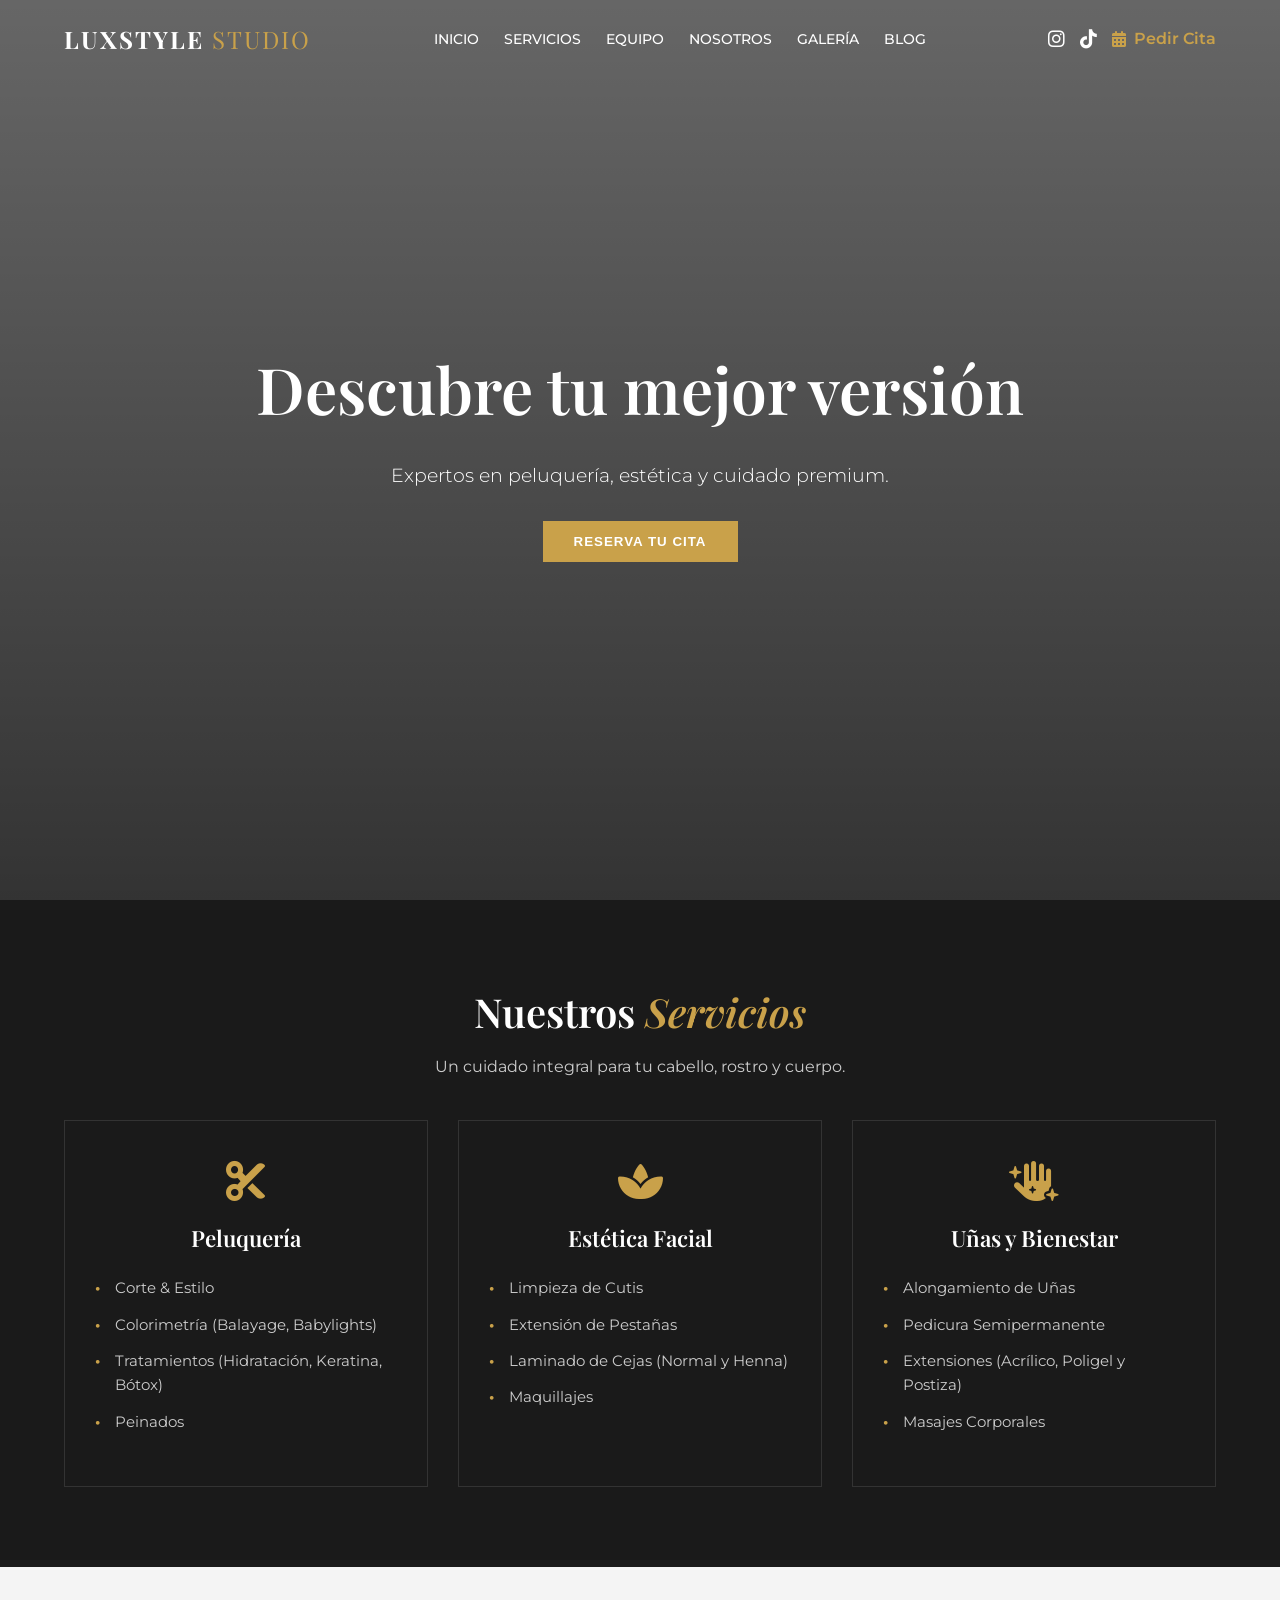
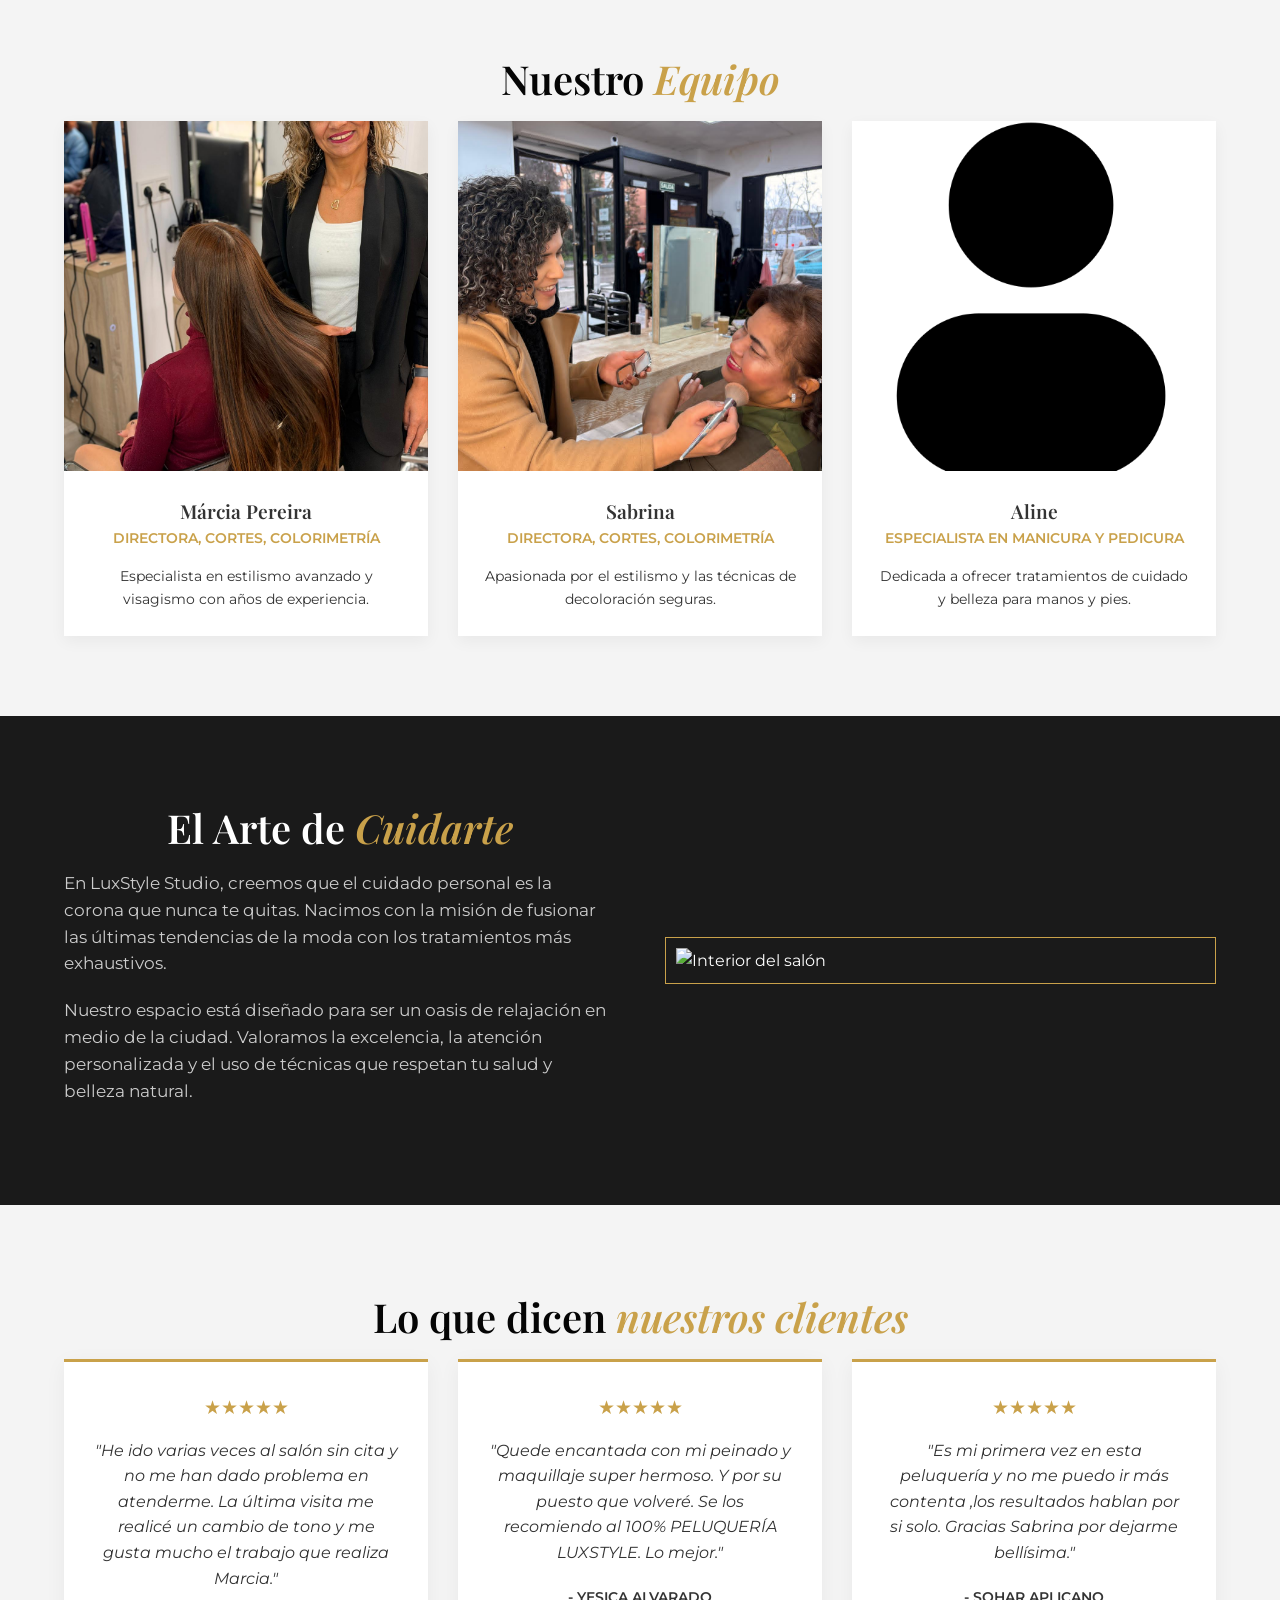
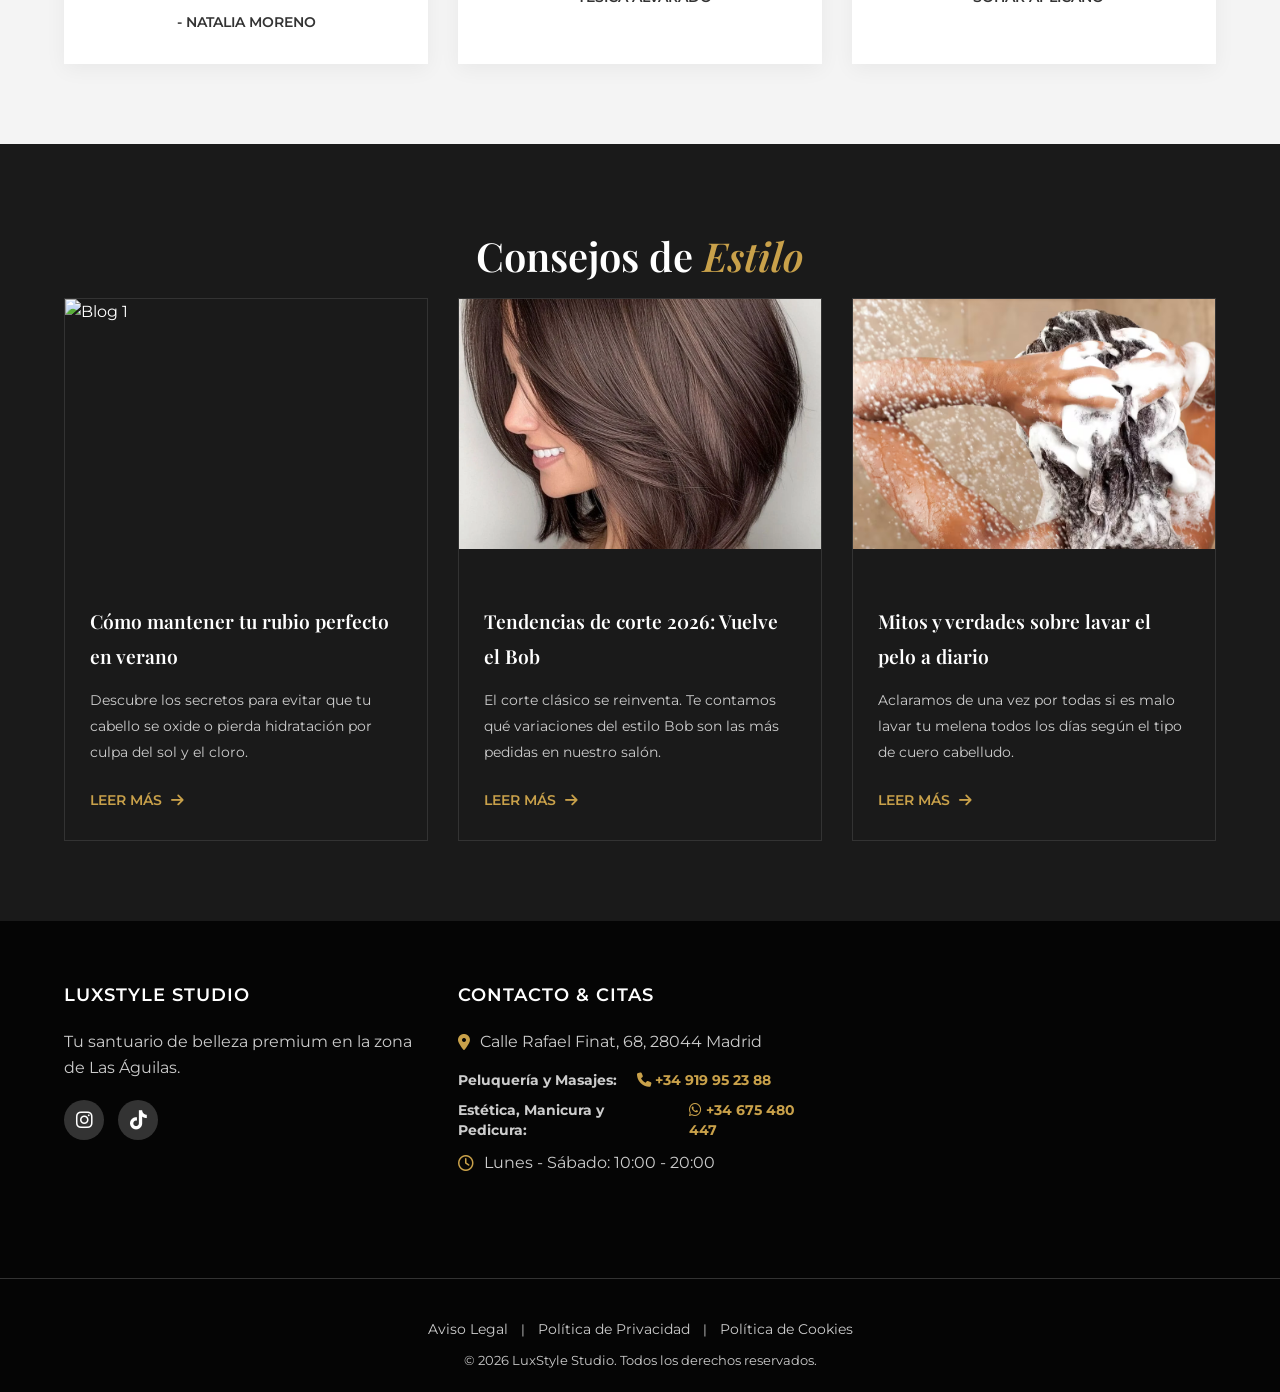
==== commit 089334bd: "Update index.html" ====
--- a/index.html
+++ b/index.html
@@ -94,7 +94,7 @@
             <h2 class="section-title">Nuestro <span>Equipo</span></h2>
             <div class="grid-3">
                 <div class="card team-card">
-                    <img src="assets/images/user.png" alt="Marcia">
+                    <img src="assets\images\wk1.jpeg" alt="Marcia">
                     <div class="team-info">
                         <h3>Márcia Pereira</h3>
                         <p class="role">Directora, Cortes, Colorimetría</p>
@@ -102,7 +102,7 @@
                     </div>
                 </div>
                 <div class="card team-card">
-                    <img src="assets/images/user.png" alt="Sabrina">
+                    <img src="assets\images\wk2.jpg" alt="Sabrina">
                     <div class="team-info">
                         <h3>Sabrina</h3>
                         <p class="role">Directora, Cortes, Colorimetría</p>
